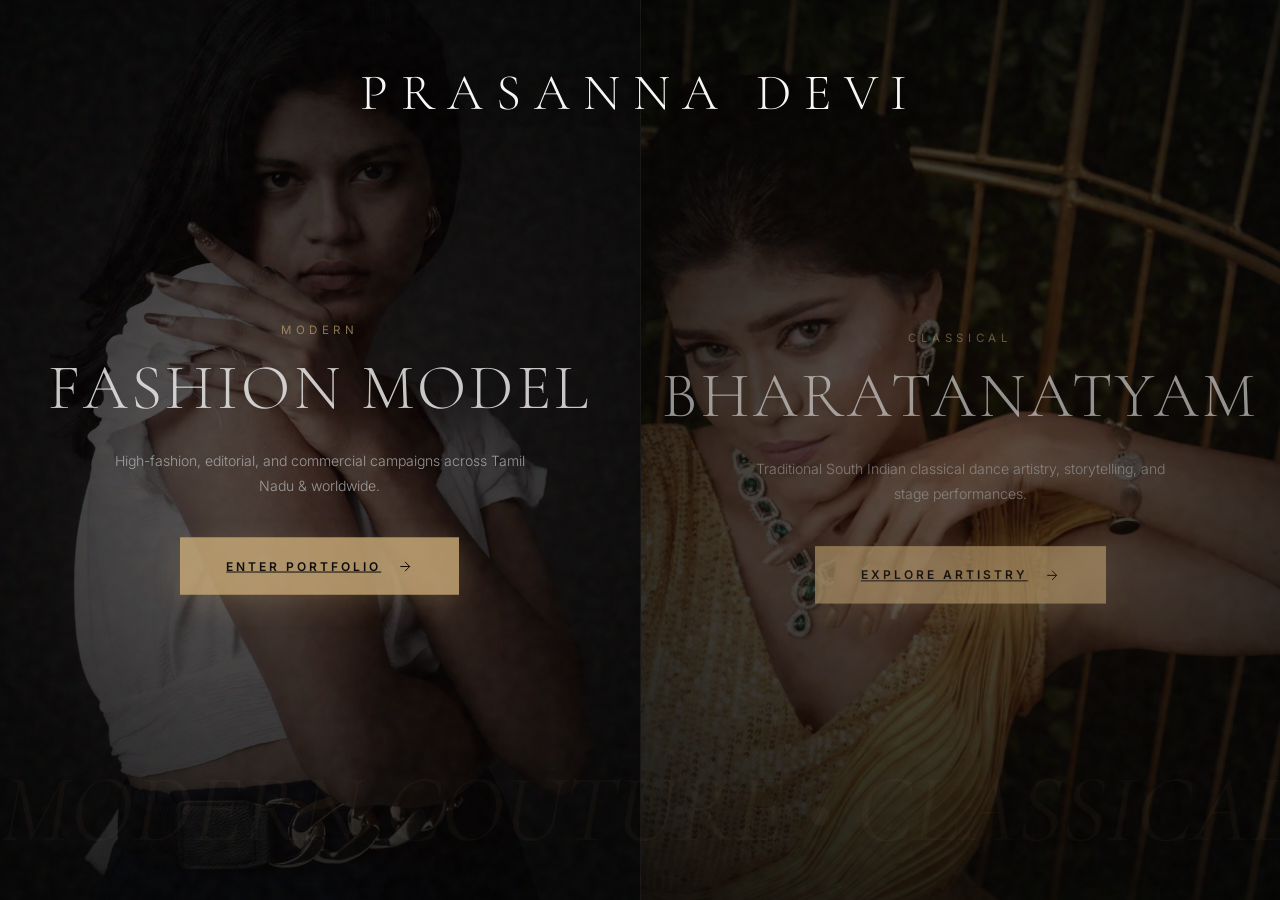
==== index.html @ 04e9ce52 "first commit" ====
<!DOCTYPE html>
<html lang="en">
<head>
    <meta charset="UTF-8">
    <meta name="viewport" content="width=device-width, initial-scale=1.0">
    <title>Prasanna Devi — Artistry Gateway</title>
    <meta name="description" content="Prasanna Devi — Professional Fashion Model & Classical Bharatanatyam Dancer. Explore the dual worlds of modern haute couture and classical artistry.">
    <meta name="author" content="Prasanna Devi">

    <!-- Fonts -->
    <link rel="preconnect" href="https://fonts.googleapis.com">
    <link rel="preconnect" href="https://fonts.gstatic.com" crossorigin>
    <link href="https://fonts.googleapis.com/css2?family=Cormorant+Garamond:ital,wght@0,300;0,400;0,500;1,300;1,400&family=Inter:wght@200;300;400;500&display=swap" rel="stylesheet">

    <!-- Stylesheets -->
    <link rel="stylesheet" href="css/gateway.css">
</head>
<body>

    <!-- ==================== NOISE OVERLAY ==================== -->
    <div class="noise-overlay" aria-hidden="true"></div>

    <!-- ==================== GATEWAY GRID ==================== -->
    <div class="gateway">
        <!-- Center Brand Header -->
        <header class="gateway__header">
            <h1 class="gateway__brand">Prasanna Devi</h1>
        </header>

        <div class="gateway__split">
            <!-- Left Side: Modern Fashion Model -->
            <div class="gateway__panel gateway__panel--left" id="panel-left">
                <div class="gateway__bg-wrap">
                    <img src="2.webp" alt="Prasanna Devi — Fashion Model" class="gateway__bg-img">
                </div>
                <div class="gateway__overlay"></div>
                <div class="gateway__content">
                    <span class="gateway__subtitle">MODERN</span>
                    <h2 class="gateway__title">Fashion Model</h2>
                    <p class="gateway__desc">High-fashion, editorial, and commercial campaigns across Tamil Nadu & worldwide.</p>
                    <a href="portfolio.html" class="gateway__btn" id="btn-enter-portfolio">
                        <span>Enter Portfolio</span>
                        <svg viewBox="0 0 24 24" fill="none" stroke="currentColor" stroke-width="1.5"><path d="M5 12h14M12 5l7 7-7 7"/></svg>
                    </a>
                </div>
            </div>

            <!-- Right Side: Classical Bharatanatyam Dancer -->
            <div class="gateway__panel gateway__panel--right" id="panel-right">
                <div class="gateway__bg-wrap">
                    <img src="13.webp" alt="Prasanna Devi — Bharatanatyam Dancer" class="gateway__bg-img">
                </div>
                <div class="gateway__overlay"></div>
                <div class="gateway__content">
                    <span class="gateway__subtitle">CLASSICAL</span>
                    <h2 class="gateway__title">Bharatanatyam</h2>
                    <p class="gateway__desc">Traditional South Indian classical dance artistry, storytelling, and stage performances.</p>
                    <a href="bharatanatyam.html" class="gateway__btn" id="btn-enter-dance">
                        <span>Explore Artistry</span>
                        <svg viewBox="0 0 24 24" fill="none" stroke="currentColor" stroke-width="1.5"><path d="M5 12h14M12 5l7 7-7 7"/></svg>
                    </a>
                </div>
            </div>
        </div>

        <!-- Horizontal loop marquee in background behind text overlay -->
        <div class="gateway__marquee">
            <span>MODERN COUTURE • CLASSICAL ARTISTRY • MODERN COUTURE • CLASSICAL ARTISTRY • MODERN COUTURE • CLASSICAL ARTISTRY •</span>
        </div>
    </div>

    <!-- ==================== SCRIPTS ==================== -->
    <!-- GSAP -->
    <script src="https://cdn.jsdelivr.net/npm/gsap@3.12.5/dist/gsap.min.js"></script>
    <script src="js/gateway.js"></script>

</body>
</html>
---- css/gateway.css ----
/* Custom variables for Gateway */
:root {
    --color-bg: #050505;
    --color-text: #FFFFFF;
    --color-text-secondary: #BDBDBD;
    --color-text-muted: #6b6b6b;
    --color-accent: #D6B47E;
    --color-accent-dark: #b8944f;
    --color-accent-light: #e8d0a8;
    
    --color-rosewood: #985B5D;
    
    --font-heading: 'Cormorant Garamond', 'Georgia', serif;
    --font-body: 'Inter', 'Helvetica Neue', sans-serif;
    
    --ease-out-expo: cubic-bezier(0.16, 1, 0.3, 1);
    --duration-normal: 0.6s;
    --duration-slow: 1s;
    --duration-slower: 1.5s;
}

/* Reset & Base */
*, *::before, *::after {
    margin: 0;
    padding: 0;
    box-sizing: border-box;
}

body {
    background-color: var(--color-bg);
    color: var(--color-text);
    font-family: var(--font-body);
    overflow: hidden;
    height: 100vh;
    width: 100vw;
}

/* Noise overlay */
.noise-overlay {
    position: fixed;
    top: -50%;
    left: -50%;
    right: -50%;
    bottom: -50%;
    width: 200%;
    height: 200%;
    background: transparent url('data:image/svg+xml,%3Csvg viewBox="0 0 200 200" xmlns="http://www.w3.org/2000/svg"%3E%3Cfilter id="noiseFilter"%3E%3CfeTurbulence type="fractalNoise" baseFrequency="0.65" numOctaves="3" stitchTiles="stitch"/%3E%3C/filter%3E%3Crect width="100%25" height="100%25" filter="url(%23noiseFilter)"/%3E%3C/svg%3E') repeat;
    opacity: 0.04;
    pointer-events: none;
    z-index: 999;
    animation: noise 8s steps(10) infinite;
}

@keyframes noise {
    0%, 100% { transform:translate(0, 0); }
    10% { transform:translate(-5%, -10%); }
    20% { transform:translate(-15%, 5%); }
    30% { transform:translate(7%, -25%); }
    40% { transform:translate(-5%, 25%); }
    50% { transform:translate(-15%, 10%); }
    65% { transform:translate(15%, -10%); }
    75% { transform:translate(-25%, 20%); }
    85% { transform:translate(25%, -25%); }
    90% { transform:translate(-10%, 10%); }
}

/* Gateway Structure */
.gateway {
    position: relative;
    width: 100%;
    height: 100vh;
    overflow: hidden;
}

.gateway__header {
    position: absolute;
    top: 4rem;
    left: 50%;
    transform: translateX(-50%);
    z-index: 100;
    text-align: center;
    pointer-events: none;
}

.gateway__brand {
    font-family: var(--font-heading);
    font-size: clamp(2rem, 4vw, 3.2rem);
    font-weight: 300;
    letter-spacing: 0.25em;
    text-transform: uppercase;
    color: var(--color-text);
    line-height: 1.2;
    text-shadow: 0 4px 20px rgba(0, 0, 0, 0.6);
}

.gateway__split {
    display: flex;
    width: 100%;
    height: 100vh;
    overflow: hidden;
}

/* Panels */
.gateway__panel {
    position: relative;
    flex: 1; /* Split 50/50 originally */
    height: 100%;
    display: flex;
    align-items: center;
    justify-content: center;
    padding: 4rem;
    overflow: hidden;
    transition: flex var(--duration-normal) var(--ease-out-expo);
}

.gateway__panel--left {
    border-right: 1px solid rgba(255, 255, 255, 0.08);
}

/* Background Wrap & Parallax */
.gateway__bg-wrap {
    position: absolute;
    inset: -20px;
    z-index: 1;
    overflow: hidden;
}

.gateway__bg-img {
    width: 100%;
    height: 100%;
    object-fit: cover;
    transition: transform var(--duration-slow) var(--ease-out-expo), filter var(--duration-slow);
    filter: grayscale(40%) brightness(0.5) contrast(110%);
}

.gateway__panel:hover .gateway__bg-img {
    transform: scale(1.03);
    filter: grayscale(10%) brightness(0.6) contrast(115%);
}

/* Overlays */
.gateway__overlay {
    position: absolute;
    inset: 0;
    background: radial-gradient(circle at center, rgba(5, 5, 5, 0.15) 0%, rgba(5, 5, 5, 0.8) 100%);
    z-index: 2;
    transition: opacity var(--duration-normal);
}

.gateway__panel--left .gateway__overlay {
    /* Subtle reddish gradient for modern cherry */
    background: radial-gradient(circle at center, rgba(36, 12, 14, 0.2) 0%, rgba(5, 5, 5, 0.85) 100%);
}

.gateway__panel--right .gateway__overlay {
    /* Subtle coppery gradient for classical dance */
    background: radial-gradient(circle at center, rgba(82, 45, 23, 0.2) 0%, rgba(5, 5, 5, 0.85) 100%);
}

.gateway__panel:hover .gateway__overlay {
    opacity: 0.7;
}

/* Content container */
.gateway__content {
    position: relative;
    z-index: 10;
    max-width: 440px;
    text-align: center;
    display: flex;
    flex-direction: column;
    align-items: center;
}

.gateway__subtitle {
    font-size: clamp(0.7rem, 0.9vw, 0.85rem);
    text-transform: uppercase;
    letter-spacing: 0.4em;
    color: var(--color-accent);
    margin-bottom: 1rem;
    font-weight: 400;
    opacity: 0.8;
}

.gateway__title {
    font-family: var(--font-heading);
    font-size: clamp(2.2rem, 5vw, 4.2rem);
    font-weight: 300;
    line-height: 1.1;
    margin-bottom: 1.5rem;
    text-transform: uppercase;
    letter-spacing: 0.05em;
    white-space: nowrap;
}

.gateway__desc {
    font-size: clamp(0.85rem, 1.1vw, 1rem);
    color: var(--color-text-secondary);
    line-height: 1.8;
    margin-bottom: 2.5rem;
    font-weight: 300;
    transition: opacity var(--duration-normal);
}

/* Gateway Buttons */
.gateway__btn {
    display: inline-flex;
    align-items: center;
    gap: 1rem;
    padding: 1.2rem 2.8rem;
    font-size: 0.75rem;
    text-transform: uppercase;
    letter-spacing: 0.25em;
    color: var(--color-bg);
    background-color: var(--color-accent);
    border: 1px solid var(--color-accent);
    font-weight: 600;
    border-radius: 0;
    transition: all var(--duration-normal) var(--ease-out-expo);
    cursor: pointer;
    box-shadow: 0 8px 30px rgba(214, 180, 126, 0.25);
}

.gateway__btn svg {
    width: 16px;
    height: 16px;
    transition: transform var(--duration-normal) var(--ease-out-expo);
}

.gateway__btn:hover {
    background-color: transparent;
    color: var(--color-text);
    border-color: var(--color-accent);
    box-shadow: 0 12px 40px rgba(214, 180, 126, 0.1);
}

.gateway__btn:hover svg {
    transform: translateX(6px);
}

/* Background Marquee behind details */
.gateway__marquee {
    position: absolute;
    bottom: 2rem;
    left: 0;
    width: 100%;
    z-index: 5;
    pointer-events: none;
    white-space: nowrap;
    overflow: hidden;
    opacity: 0.04;
    font-family: var(--font-heading);
    font-size: clamp(2rem, 8vw, 6rem);
    font-style: italic;
    color: var(--color-accent);
}

.gateway__marquee span {
    display: inline-block;
    animation: gatewayMarquee 35s linear infinite;
}

@keyframes gatewayMarquee {
    0% { transform: translate3d(0, 0, 0); }
    100% { transform: translate3d(-33.3333%, 0, 0); }
}

/* Responsive Grid for mobile devices */
@media (max-width: 768px) {
    .gateway__split {
        flex-direction: column;
    }
    
    .gateway__panel {
        width: 100%;
        height: 50vh;
        padding: 2.5rem;
    }
    
    .gateway__panel--left {
        border-right: none;
        border-bottom: 1px solid rgba(255, 255, 255, 0.08);
    }
    
    .gateway__header {
        top: 2rem;
    }
    
    .gateway__title {
        font-size: clamp(2rem, 6vw, 3.2rem);
        margin-bottom: 0.8rem;
    }
    
    .gateway__desc {
        margin-bottom: 1.5rem;
        display: -webkit-box;
        -webkit-line-clamp: 2;
        -webkit-box-orient: vertical;
        overflow: hidden;
    }
    
    .gateway__btn {
        padding: 0.9rem 2.2rem;
        font-size: 0.7rem;
    }
}
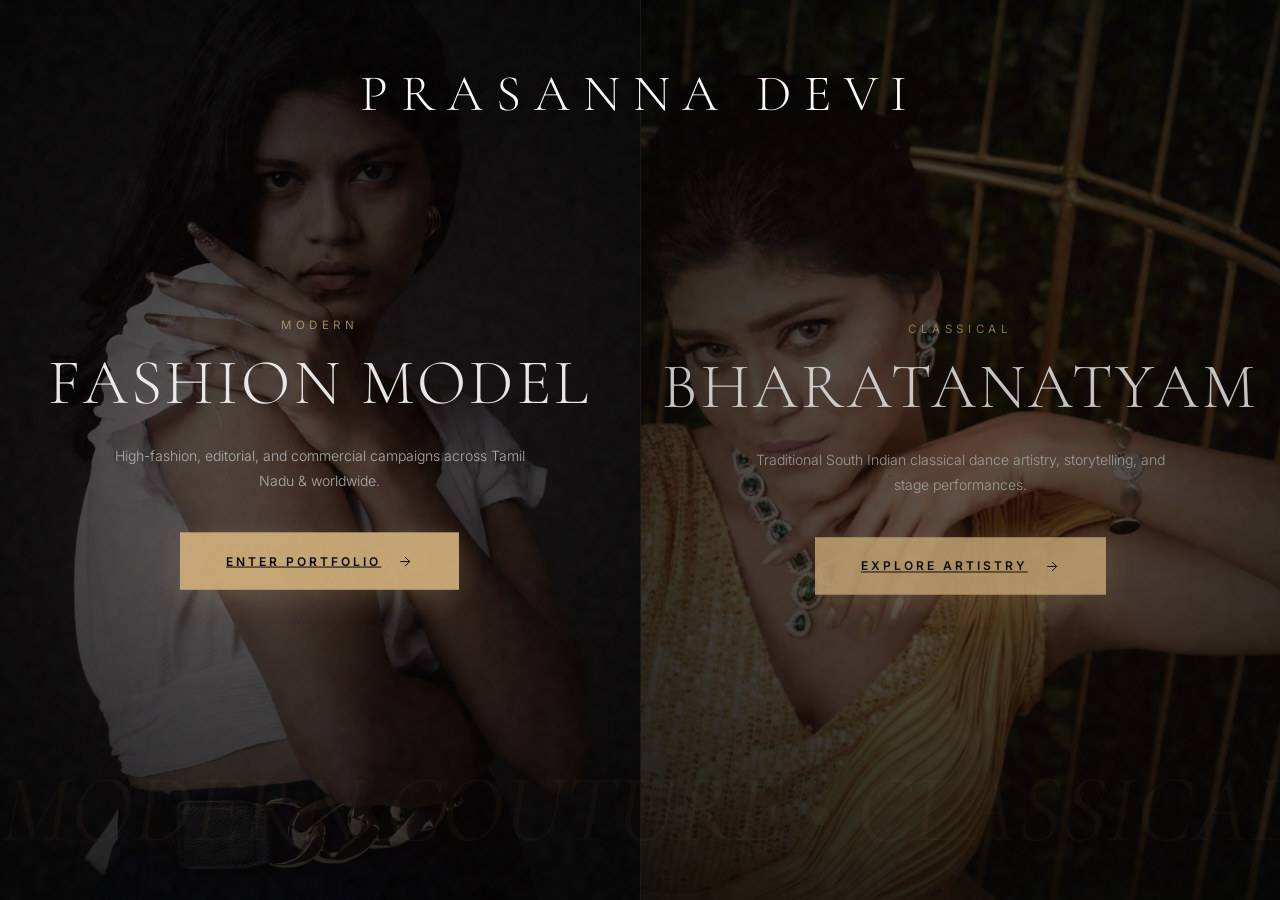
==== commit f83437c6: "feat(assets): overhaul portfolio asset architecture, restore editorial model card & integrate 100% o" ====
--- a/index.html
+++ b/index.html
@@ -31,7 +31,7 @@
             <!-- Left Side: Modern Fashion Model -->
             <div class="gateway__panel gateway__panel--left" id="panel-left">
                 <div class="gateway__bg-wrap">
-                    <img src="2.webp" alt="Prasanna Devi — Fashion Model" class="gateway__bg-img">
+                    <img src="assets/model/studio/model-studio-02.webp" alt="Prasanna Devi — Fashion Model" class="gateway__bg-img">
                 </div>
                 <div class="gateway__overlay"></div>
                 <div class="gateway__content">
@@ -48,7 +48,7 @@
             <!-- Right Side: Classical Bharatanatyam Dancer -->
             <div class="gateway__panel gateway__panel--right" id="panel-right">
                 <div class="gateway__bg-wrap">
-                    <img src="13.webp" alt="Prasanna Devi — Bharatanatyam Dancer" class="gateway__bg-img">
+                    <img src="assets/model/editorial/model-editorial-01.webp" alt="Prasanna Devi — Bharatanatyam Dancer" class="gateway__bg-img">
                 </div>
                 <div class="gateway__overlay"></div>
                 <div class="gateway__content">
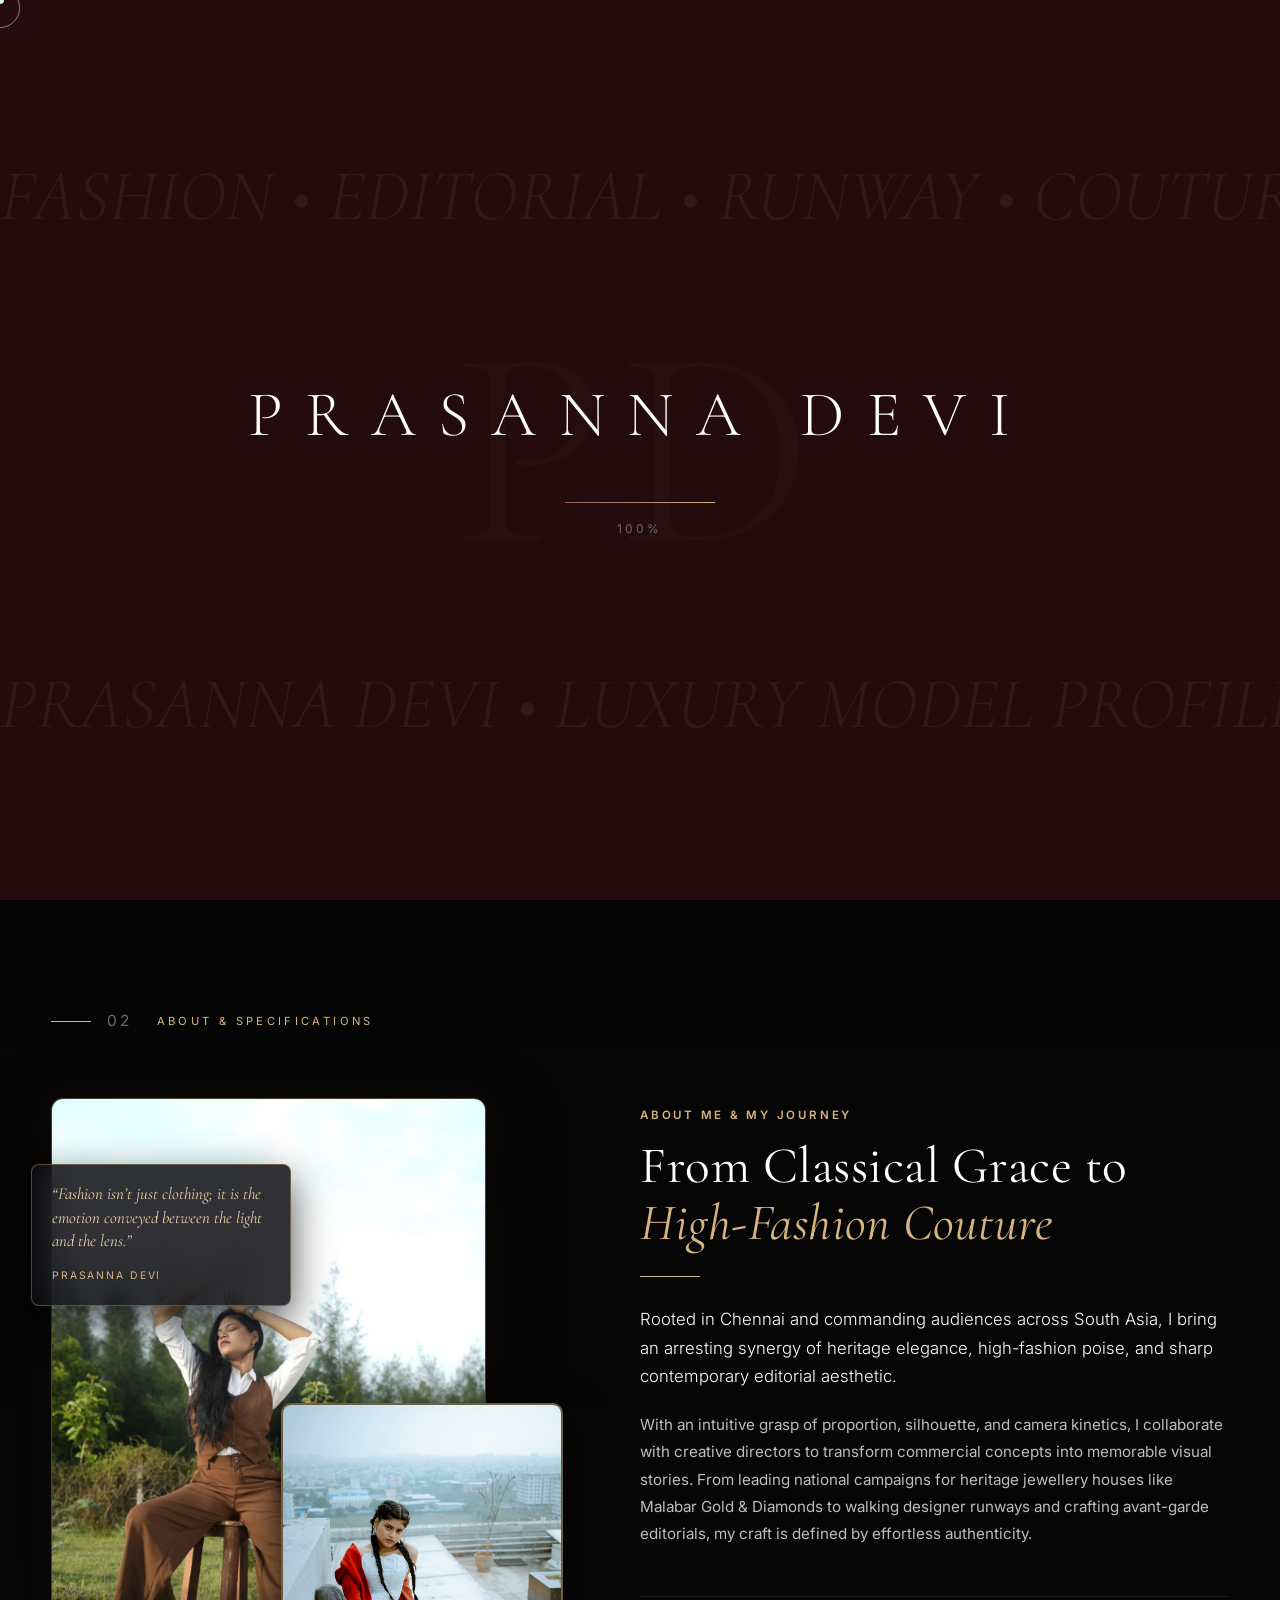
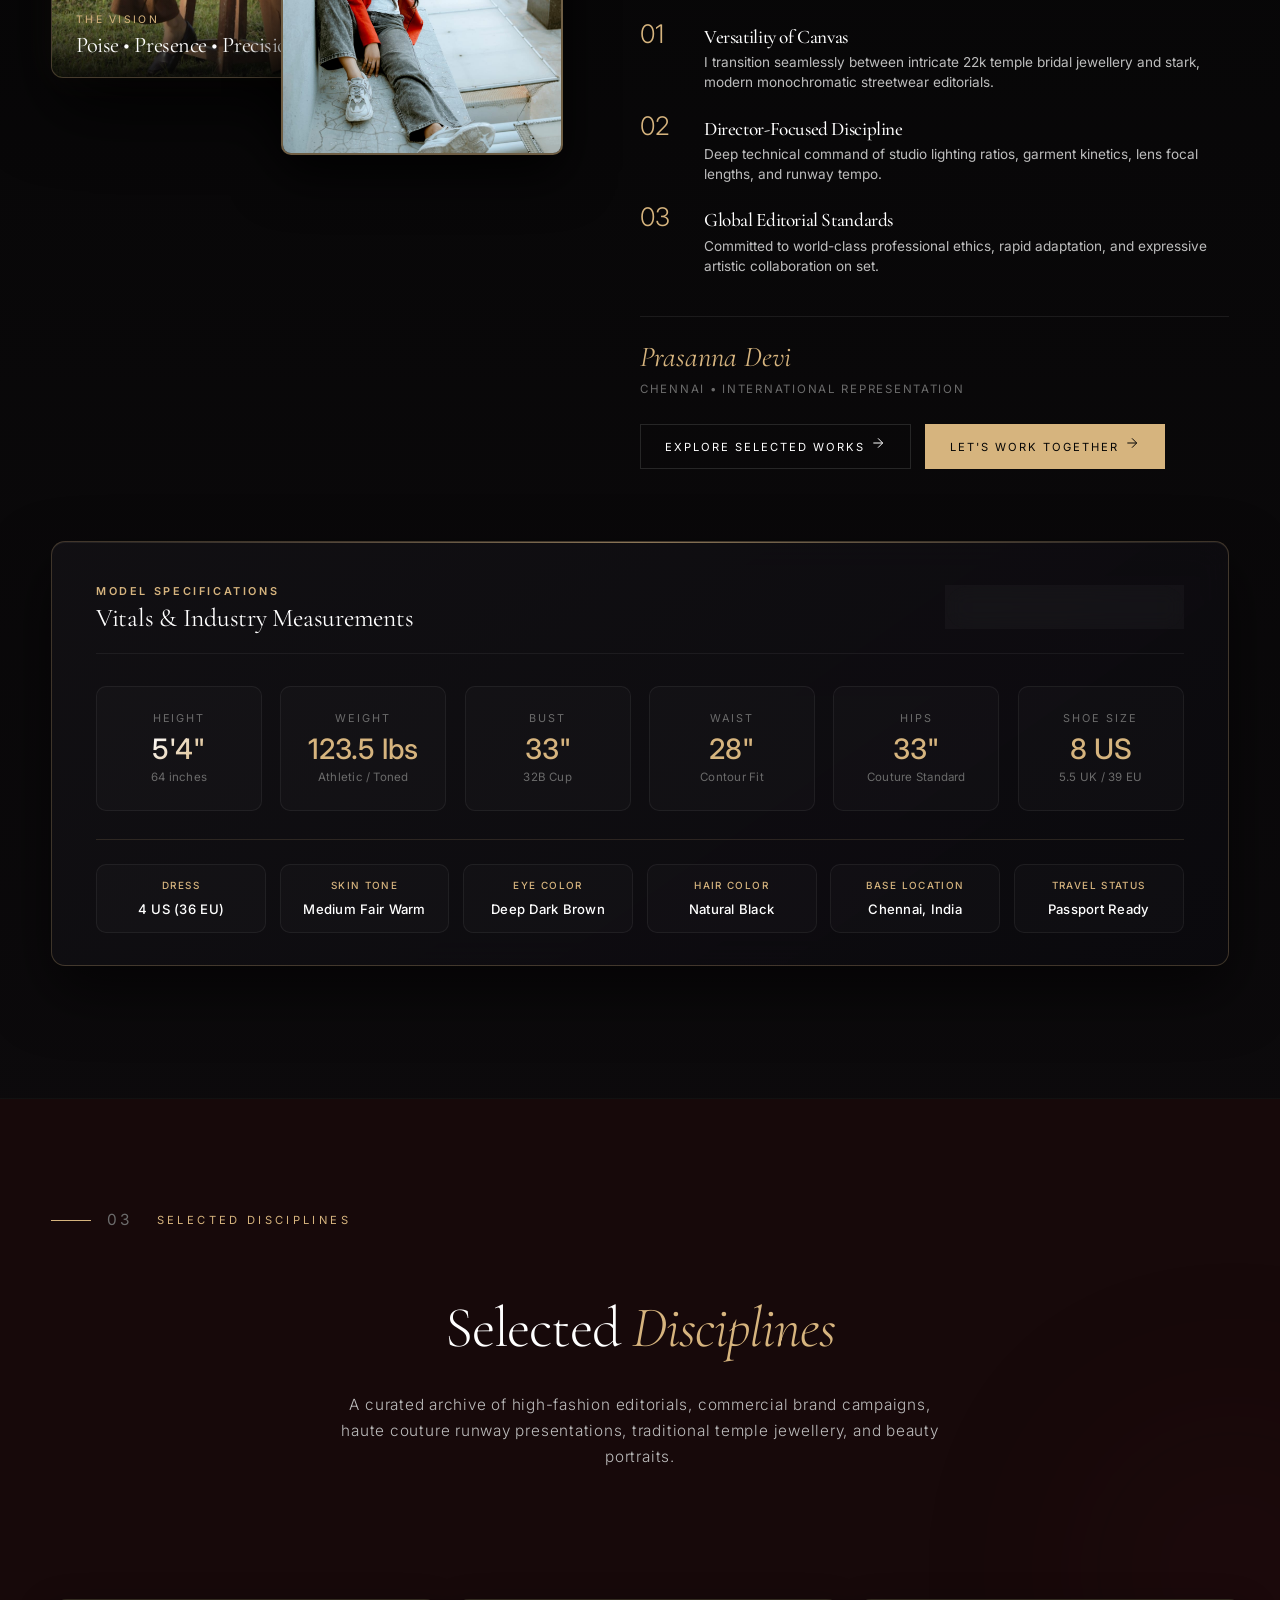
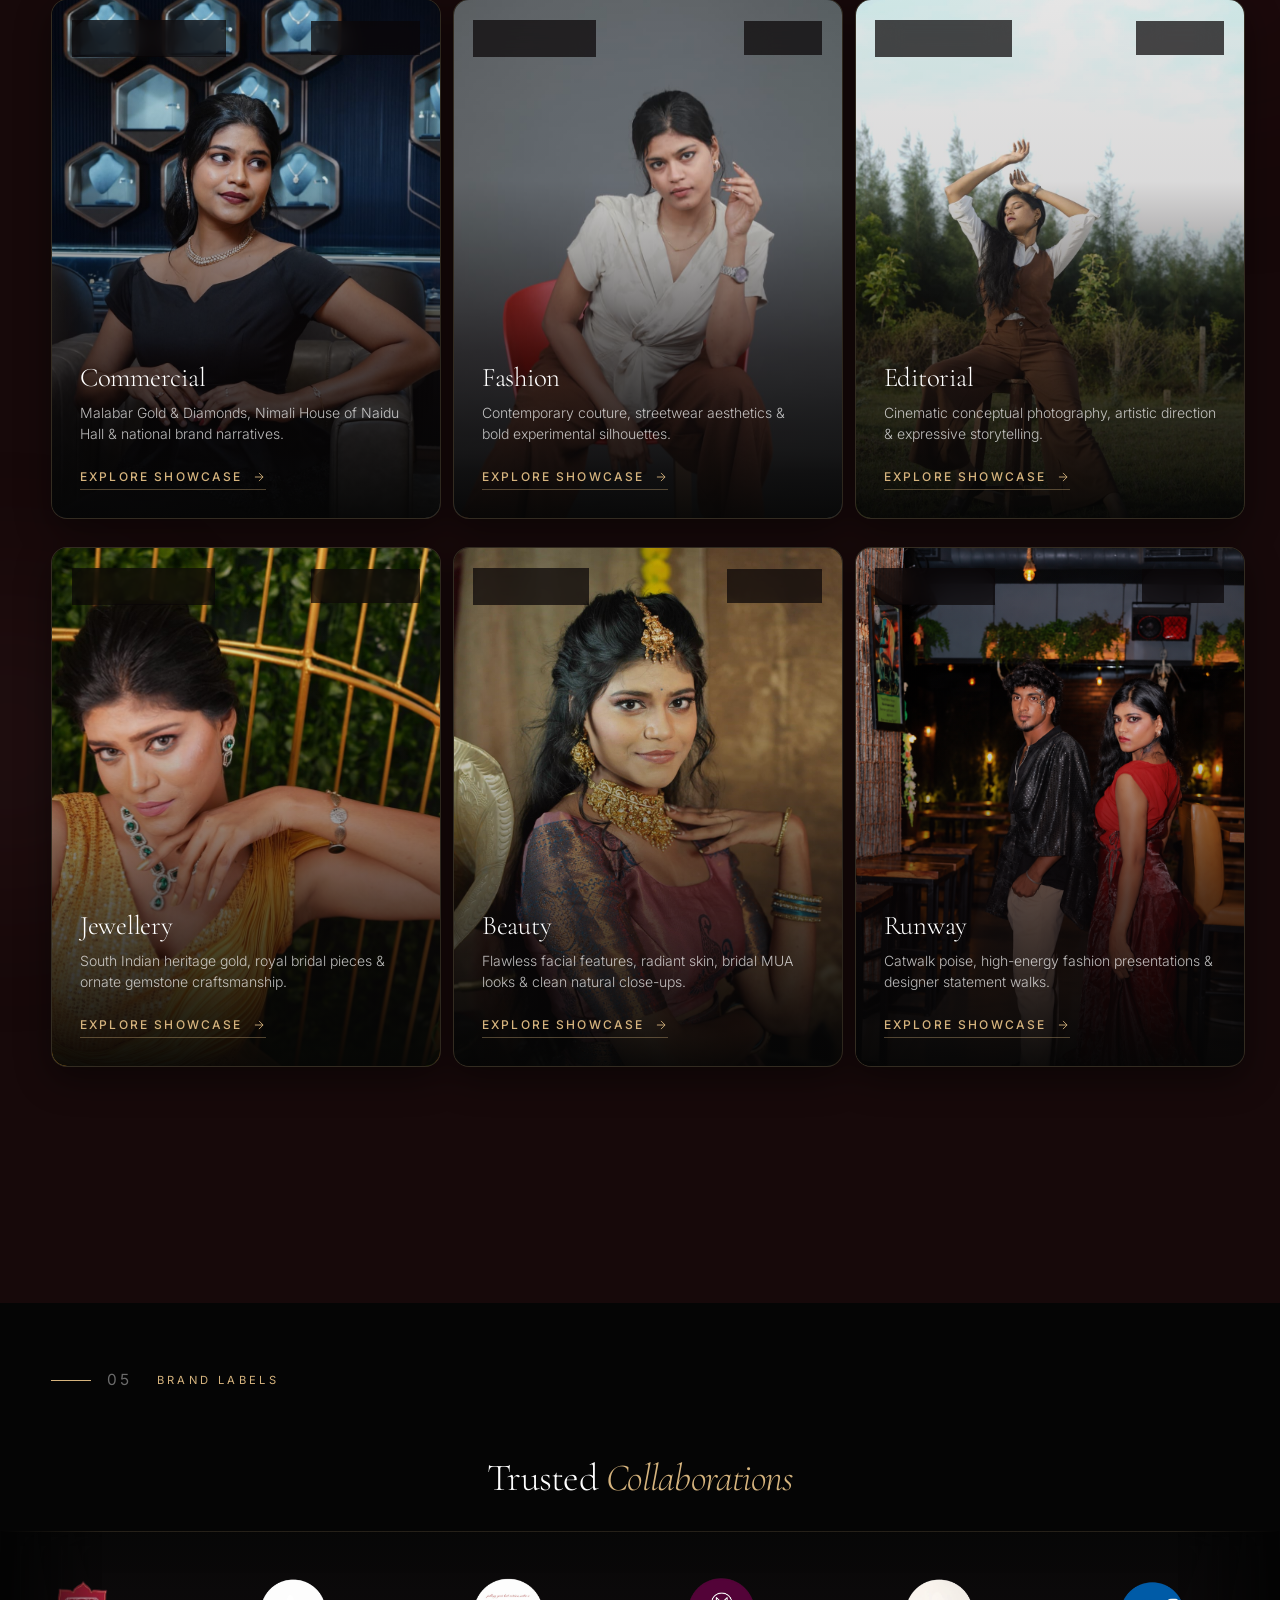
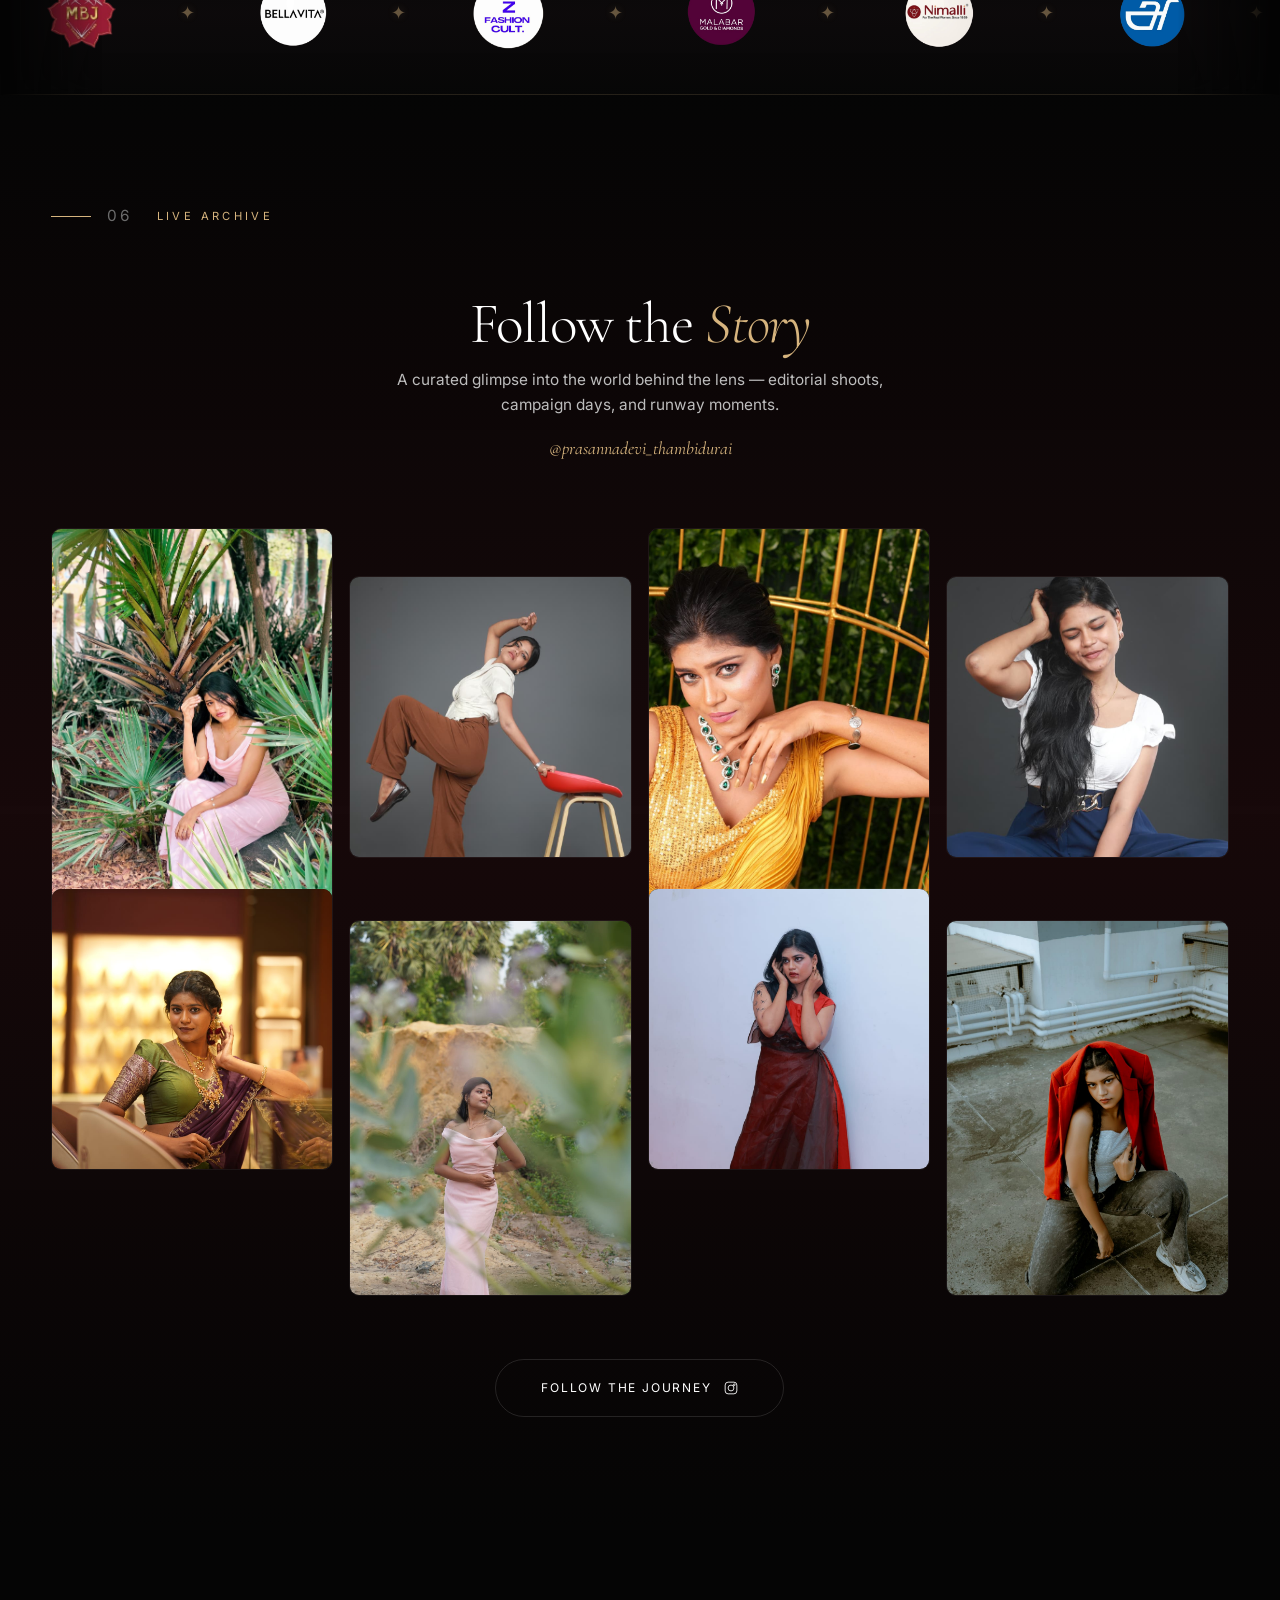
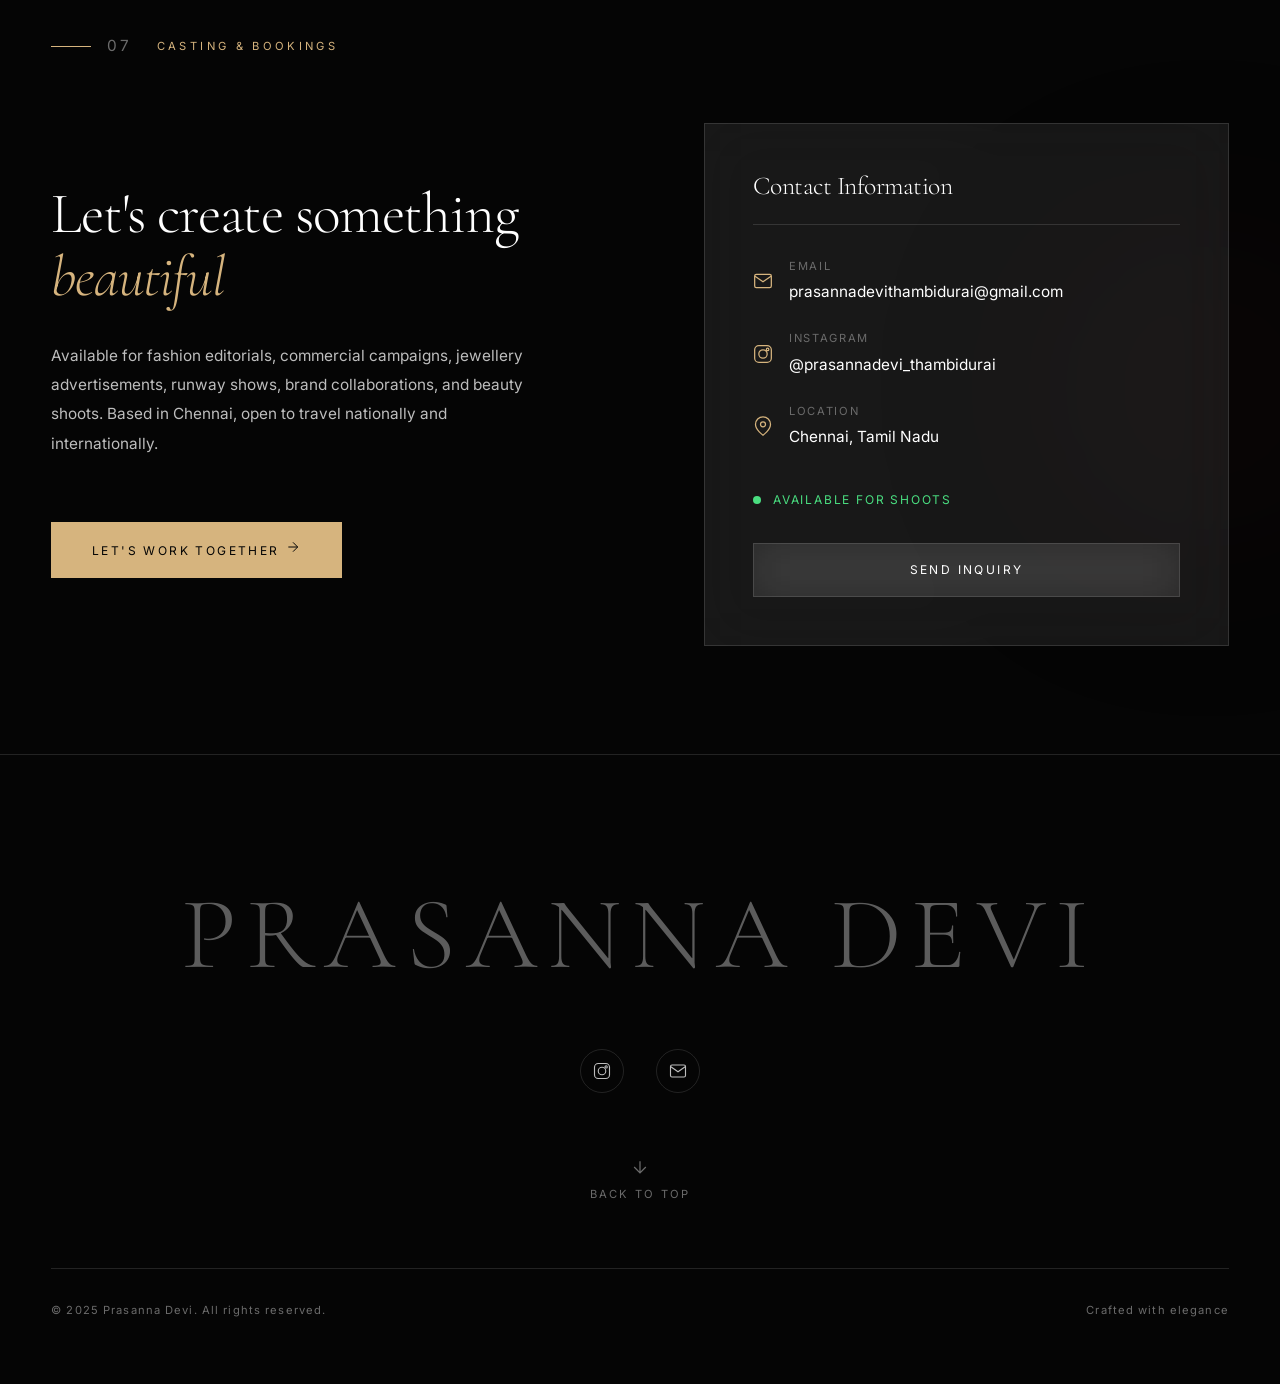
==== commit a530d0f9: "1" ====
--- a/index.html
+++ b/index.html
@@ -3,76 +3,1162 @@
 <head>
     <meta charset="UTF-8">
     <meta name="viewport" content="width=device-width, initial-scale=1.0">
-    <title>Prasanna Devi — Artistry Gateway</title>
-    <meta name="description" content="Prasanna Devi — Professional Fashion Model & Classical Bharatanatyam Dancer. Explore the dual worlds of modern haute couture and classical artistry.">
+
+    <!-- SEO -->
+    <title>Prasanna Devi — Fashion Model | Chennai</title>
+    <meta name="description" content="Prasanna Devi — Professional fashion, commercial, editorial & jewellery model based in Chennai, Tamil Nadu. Available for bookings worldwide.">
+    <meta name="keywords" content="Prasanna Devi, fashion model, Chennai model, editorial model, jewellery model, commercial model, Indian model">
     <meta name="author" content="Prasanna Devi">
+    <link rel="canonical" href="https://prasannadevi.com/">
+
+    <!-- Open Graph -->
+    <meta property="og:title" content="Prasanna Devi — Fashion Model">
+    <meta property="og:description" content="Professional fashion, commercial, editorial & jewellery model based in Chennai, Tamil Nadu.">
+    <meta property="og:image" content="assets/model/hero.jpg">
+    <meta property="og:url" content="https://prasannadevi.com/">
+    <meta property="og:type" content="profile">
+    <meta property="og:locale" content="en_US">
+
+    <!-- Twitter Cards -->
+    <meta name="twitter:card" content="summary_large_image">
+    <meta name="twitter:title" content="Prasanna Devi — Fashion Model">
+    <meta name="twitter:description" content="Professional fashion, commercial, editorial & jewellery model based in Chennai, Tamil Nadu.">
+    <meta name="twitter:image" content="assets/model/hero.jpg">
+
+    <!-- Schema.org Person Markup -->
+    <script type="application/ld+json">
+    {
+        "@context": "https://schema.org",
+        "@type": "Person",
+        "name": "Prasanna Devi",
+        "alternateName": "Prasanna Devi Thambidurai",
+        "jobTitle": "Fashion Model",
+        "description": "Professional fashion, commercial, editorial & jewellery model",
+        "url": "https://prasannadevi.com",
+        "image": "assets/model/hero.jpg",
+        "email": "prasannadevithambidurai@gmail.com",
+        "address": {
+            "@type": "PostalAddress",
+            "addressLocality": "Chennai",
+            "addressRegion": "Tamil Nadu",
+            "addressCountry": "IN"
+        },
+        "sameAs": [
+            "https://www.instagram.com/prasannadevi_thambidurai/"
+        ]
+    }
+    </script>
 
     <!-- Fonts -->
     <link rel="preconnect" href="https://fonts.googleapis.com">
     <link rel="preconnect" href="https://fonts.gstatic.com" crossorigin>
-    <link href="https://fonts.googleapis.com/css2?family=Cormorant+Garamond:ital,wght@0,300;0,400;0,500;1,300;1,400&family=Inter:wght@200;300;400;500&display=swap" rel="stylesheet">
+    <link href="https://fonts.googleapis.com/css2?family=Cormorant+Garamond:ital,wght@0,300;0,400;0,500;1,300;1,400&family=Inter:wght@200;300;400;500&family=Playfair+Display:wght@400;500;600&display=swap" rel="stylesheet">
+
+    <!-- GLightbox CSS -->
+    <link rel="stylesheet" href="https://cdn.jsdelivr.net/npm/glightbox/dist/css/glightbox.min.css">
 
     <!-- Stylesheets -->
-    <link rel="stylesheet" href="css/gateway.css">
+    <link rel="stylesheet" href="css/style.css">
+    <link rel="stylesheet" href="css/animations.css">
+    <link rel="stylesheet" href="css/responsive.css">
+    <link rel="stylesheet" href="css/shoot-map.css">
+
+    <!-- Preload hero image -->
+    <link rel="preload" as="image" href="assets/model/hero.jpg">
 </head>
 <body>
 
+    <!-- ==================== PRELOADER ==================== -->
+    <div class="preloader-accent-curtain" id="preloader-curtain-accent" aria-hidden="true"></div>
+
+    <div class="preloader" id="preloader" aria-hidden="true">
+        <!-- Background Editorial Ticker -->
+        <div class="preloader__ticker-wrap">
+            <div class="preloader__ticker">
+                <span>FASHION &bull; EDITORIAL &bull; RUNWAY &bull; COUTURE &bull; BEAUTY &bull; BRANDS &bull; FASHION &bull; EDITORIAL &bull; RUNWAY &bull; COUTURE &bull; BEAUTY &bull; BRANDS &bull;</span>
+            </div>
+            <div class="preloader__ticker preloader__ticker--reverse">
+                <span>PRASANNA DEVI &bull; LUXURY MODEL PROFILE &bull; CHENNAI &bull; INDIA &bull; PRASANNA DEVI &bull; LUXURY MODEL PROFILE &bull; CHENNAI &bull; INDIA &bull;</span>
+            </div>
+        </div>
+
+        <!-- Elegant floating monogram -->
+        <div class="preloader__monogram">PD</div>
+
+        <!-- Progress content -->
+        <div class="preloader__content">
+            <div class="preloader__name" data-splitting>PRASANNA DEVI</div>
+            <div class="preloader__line">
+                <div class="preloader__progress" id="preloader-progress"></div>
+            </div>
+            <div class="preloader__counter" id="preloader-counter">0%</div>
+        </div>
+    </div>
+
     <!-- ==================== NOISE OVERLAY ==================== -->
     <div class="noise-overlay" aria-hidden="true"></div>
 
-    <!-- ==================== GATEWAY GRID ==================== -->
-    <div class="gateway">
-        <!-- Center Brand Header -->
-        <header class="gateway__header">
-            <h1 class="gateway__brand">Prasanna Devi</h1>
-        </header>
-
-        <div class="gateway__split">
-            <!-- Left Side: Modern Fashion Model -->
-            <div class="gateway__panel gateway__panel--left" id="panel-left">
-                <div class="gateway__bg-wrap">
-                    <img src="assets/model/studio/model-studio-02.webp" alt="Prasanna Devi — Fashion Model" class="gateway__bg-img">
-                </div>
-                <div class="gateway__overlay"></div>
-                <div class="gateway__content">
-                    <span class="gateway__subtitle">MODERN</span>
-                    <h2 class="gateway__title">Fashion Model</h2>
-                    <p class="gateway__desc">High-fashion, editorial, and commercial campaigns across Tamil Nadu & worldwide.</p>
-                    <a href="portfolio.html" class="gateway__btn" id="btn-enter-portfolio">
-                        <span>Enter Portfolio</span>
-                        <svg viewBox="0 0 24 24" fill="none" stroke="currentColor" stroke-width="1.5"><path d="M5 12h14M12 5l7 7-7 7"/></svg>
+    <!-- ==================== THREE.JS CANVAS ==================== -->
+    <canvas id="three-canvas" aria-hidden="true"></canvas>
+
+    <!-- ==================== CUSTOM CURSOR ==================== -->
+    <div class="cursor" id="cursor" aria-hidden="true">
+        <div class="cursor__inner" id="cursor-inner"></div>
+        <div class="cursor__outer" id="cursor-outer">
+            <span class="cursor__label" id="cursor-label">View</span>
+        </div>
+    </div>
+
+    <!-- ==================== NAVIGATION ==================== -->
+    <nav class="nav" id="nav" role="navigation" aria-label="Main navigation">
+        <div class="container">
+            <div class="nav__inner">
+                <a href="#hero" class="nav__brand magnetic-wrap" id="nav-brand">Prasanna Devi</a>
+
+                <ul class="nav__links" id="nav-links">
+                    <li><a href="#hero" class="nav__link magnetic-wrap" data-section="hero">Home</a></li>
+                    <li><a href="#story" class="nav__link magnetic-wrap" data-section="story">Story</a></li>
+                    <li><a href="#work" class="nav__link magnetic-wrap" data-section="work">Work</a></li>
+                    <li><a href="#brands" class="nav__link magnetic-wrap" data-section="brands">Brands</a></li>
+                    <li><a href="#instagram" class="nav__link magnetic-wrap" data-section="instagram">Instagram</a></li>
+                </ul>
+
+                <a href="https://www.instagram.com/prasannadevi_thambidurai/" target="_blank" rel="noopener noreferrer" class="nav__cta magnetic-wrap">Let's Work Together</a>
+
+                <button class="nav__toggle" id="nav-toggle" aria-label="Toggle mobile menu" aria-expanded="false">
+                    <span></span>
+                    <span></span>
+                    <span></span>
+                </button>
+            </div>
+        </div>
+    </nav>
+
+    <!-- ==================== MOBILE MENU ==================== -->
+    <div class="mobile-menu" id="mobile-menu" role="dialog" aria-label="Mobile navigation">
+        <ul class="mobile-menu__links">
+            <li><a href="#hero" class="mobile-menu__link" data-mobile-link>Home</a></li>
+            <li><a href="#story" class="mobile-menu__link" data-mobile-link>Story</a></li>
+            <li><a href="#work" class="mobile-menu__link" data-mobile-link>Work</a></li>
+            <li><a href="#brands" class="mobile-menu__link" data-mobile-link>Brands</a></li>
+            <li><a href="#instagram" class="mobile-menu__link" data-mobile-link>Instagram</a></li>
+            <li><a href="https://www.instagram.com/prasannadevi_thambidurai/" target="_blank" rel="noopener noreferrer" class="mobile-menu__link" data-mobile-link>Let's Work Together</a></li>
+        </ul>
+    </div>
+
+    <!-- ==================== HERO ==================== -->
+    <section class="hero" id="hero" aria-label="Hero section">
+        <div class="hero__bg" id="hero-bg">
+            <img
+                src="assets/model/hero.jpg"
+                alt="Prasanna Devi — Fashion Model Portrait"
+                class="hero__image"
+                id="hero-image"
+                fetchpriority="high"
+            >
+            <div class="hero__overlay"></div>
+        </div>
+
+        <div class="hero__content" id="hero-content">
+            <p class="hero__subtitle" data-animate="fade-up">Fashion · Editorial · Commercial · Jewellery · Runway · Beauty</p>
+            <h1 class="hero__title split-text" id="hero-title" data-splitting>
+                Prasanna Devi
+            </h1>
+            <p class="hero__tagline" data-animate="fade-up">Redefining elegance, one frame at a time</p>
+            <div class="hero__cta-group" data-animate="fade-up">
+                <a href="#work" class="btn btn--primary magnetic-wrap">
+                    Explore Work
+                    <svg class="btn__arrow" viewBox="0 0 24 24" fill="none" stroke="currentColor" stroke-width="1.5"><path d="M5 12h14M12 5l7 7-7 7"/></svg>
+                </a>
+                <a href="https://www.instagram.com/prasannadevi_thambidurai/" target="_blank" rel="noopener noreferrer" class="btn btn--glass magnetic-wrap">
+                    Let's Work Together
+                </a>
+            </div>
+        </div>
+
+        <div class="hero__scroll" id="hero-scroll" aria-hidden="true">
+            <span class="hero__scroll-text">Scroll</span>
+            <div class="hero__scroll-line"></div>
+        </div>
+    </section>
+
+
+
+    <!-- ==================== THE STORY / EDITORIAL NARRATIVE & SPECIFICATIONS ==================== -->
+    <section class="story-section" id="story" aria-label="Prasanna Devi Story and Model Specifications">
+        <div class="container">
+            <div class="section-label" data-animate="fade-up">
+                <span class="section-number">02</span> About &amp; Specifications
+            </div>
+
+            <div class="story__layout">
+                <!-- Visuals Column with Asymmetric Stacking & Comp Card Actions -->
+                <div class="story__visuals-col" data-animate="fade-up">
+                    <div class="story-portrait-stack">
+                        <div class="story-frame--primary">
+                            <img src="assets/model/editorial/editorial-02.jpeg" alt="Prasanna Devi Editorial High Fashion Portrait" loading="lazy">
+                            <div class="story-frame__caption">
+                                <span>The Vision</span>
+                                <h4>Poise &bull; Presence &bull; Precision</h4>
+                            </div>
+                        </div>
+                        <div class="story-frame--accent">
+                            <img src="assets/model/editorial/jewellery-07.jpeg" alt="Prasanna Devi Fine Jewellery Detail" loading="lazy">
+                        </div>
+                        <div class="story-quote-card">
+                            <p class="story-quote-text">&ldquo;Fashion isn&rsquo;t just clothing; it is the emotion conveyed between the light and the lens.&rdquo;</p>
+                            <span class="story-quote-author">Prasanna Devi</span>
+                        </div>
+                    </div>
+
+                    <!-- Quick Comp Card & Agency Status Panel -->
+                    <div class="story-quick-card">
+                        <div class="story-quick-card__badge">
+                            <span class="stats-badge-dot"></span>
+                            Agency Represented &bull; Worldwide Available
+                        </div>
+                        <div class="story-quick-card__actions">
+                            <button id="view-comp-card-btn" class="btn btn--glass btn--small" aria-label="Open Comp Card modal">
+                                <svg viewBox="0 0 24 24" fill="none" stroke="currentColor" stroke-width="1.5" style="width:16px;height:16px;margin-right:8px;"><rect x="3" y="3" width="18" height="18" rx="2"/><circle cx="8.5" cy="8.5" r="1.5"/><polyline points="21,15 16,10 5,21"/></svg>
+                                Digital Comp Card
+                            </button>
+                            <a href="assets/model/hero.jpg" download="Prasanna_Devi_CompCard.jpg" class="btn btn--glass btn--small" aria-label="Download specifications">
+                                <svg viewBox="0 0 24 24" fill="none" stroke="currentColor" stroke-width="1.5" style="width:16px;height:16px;margin-right:8px;"><path d="M21 15v4a2 2 0 0 1-2 2H5a2 2 0 0 1-2-2v-4"/><polyline points="7 10 12 15 17 10"/><line x1="12" y1="15" x2="12" y2="3"/></svg>
+                                Download Specs
+                            </a>
+                        </div>
+                    </div>
+                </div>
+
+                <!-- Narrative & Vitals Column -->
+                <div class="story__narrative-col" data-animate="fade-up">
+                    <span class="story__badge">About Me &amp; My Journey</span>
+                    <h2 class="story__heading">From Classical Grace to <em class="text-accent text-gold">High-Fashion Couture</em></h2>
+                    <div class="story__divider"></div>
+                    
+                    <p class="story__lead">
+                        Rooted in Chennai and commanding audiences across South Asia, I bring an arresting synergy of heritage elegance, high-fashion poise, and sharp contemporary editorial aesthetic.
+                    </p>
+                    
+                    <p class="story__body">
+                        With an intuitive grasp of proportion, silhouette, and camera kinetics, I collaborate with creative directors to transform commercial concepts into memorable visual stories. From leading national campaigns for heritage jewellery houses like Malabar Gold &amp; Diamonds to walking designer runways and crafting avant-garde editorials, my craft is defined by effortless authenticity.
+                    </p>
+
+                    <!-- Narrative Pillars (First Person) -->
+                    <div class="story__pillars">
+                        <div class="story-pillar">
+                            <span class="story-pillar__number">01</span>
+                            <div class="story-pillar__info">
+                                <h5>Versatility of Canvas</h5>
+                                <p>I transition seamlessly between intricate 22k temple bridal jewellery and stark, modern monochromatic streetwear editorials.</p>
+                            </div>
+                        </div>
+                        <div class="story-pillar">
+                            <span class="story-pillar__number">02</span>
+                            <div class="story-pillar__info">
+                                <h5>Director-Focused Discipline</h5>
+                                <p>Deep technical command of studio lighting ratios, garment kinetics, lens focal lengths, and runway tempo.</p>
+                            </div>
+                        </div>
+                        <div class="story-pillar">
+                            <span class="story-pillar__number">03</span>
+                            <div class="story-pillar__info">
+                                <h5>Global Editorial Standards</h5>
+                                <p>Committed to world-class professional ethics, rapid adaptation, and expressive artistic collaboration on set.</p>
+                            </div>
+                        </div>
+                    </div>
+
+                    <!-- Footer & Signature -->
+                    <div class="story__footer">
+                        <div class="story__signature-block">
+                            <span class="story__signature-name">Prasanna Devi</span>
+                            <span class="story__signature-loc">Chennai &bull; International Representation</span>
+                        </div>
+                        <div class="story__footer-actions">
+                            <a href="#work" class="btn btn--outline btn--small magnetic-wrap">
+                                Explore Selected Works
+                                <svg class="btn__arrow" viewBox="0 0 24 24" fill="none" stroke="currentColor" stroke-width="1.5"><path d="M5 12h14M12 5l7 7-7 7"/></svg>
+                            </a>
+                            <a href="https://www.instagram.com/prasannadevi_thambidurai/" target="_blank" rel="noopener noreferrer" class="btn btn--primary btn--small magnetic-wrap">
+                                Let's Work Together
+                                <svg class="btn__arrow" viewBox="0 0 24 24" fill="none" stroke="currentColor" stroke-width="1.5"><path d="M5 12h14M12 5l7 7-7 7"/></svg>
+                            </a>
+                        </div>
+                    </div>
+                </div>
+            </div>
+
+            <!-- Full-Width Model Specifications & Vitals Dossier -->
+            <div class="story-stats-dossier story-stats-dossier--fullwidth" data-animate="fade-up">
+                <div class="story-stats-dossier__header">
+                    <div>
+                        <span class="story-stats-tag">MODEL SPECIFICATIONS</span>
+                        <h3 class="story-stats-title">Vitals &amp; Industry Measurements</h3>
+                    </div>
+                    <div class="unit-toggle-wrap">
+                        <button class="unit-toggle-btn active" id="unit-toggle-imperial" aria-label="Switch to Imperial units">Imperial</button>
+                        <div class="unit-toggle-divider"></div>
+                        <button class="unit-toggle-btn" id="unit-toggle-metric" aria-label="Switch to Metric units">Metric</button>
+                    </div>
+                </div>
+
+                <!-- Vitals Grid (6-Column Full Width) -->
+                <div class="story-vitals-grid">
+                    <div class="story-vital-item story-vital-item--hero">
+                        <span class="story-vital-key">Height</span>
+                        <span class="story-vital-val" data-imperial="5'4&quot;" data-metric="163 cm">5'4"</span>
+                        <span class="story-vital-sub" data-imperial="64 inches" data-metric="1.63 m">64 inches</span>
+                    </div>
+                    <div class="story-vital-item">
+                        <span class="story-vital-key">Weight</span>
+                        <span class="story-vital-val" data-imperial="123.5 lbs" data-metric="56 kg">123.5 lbs</span>
+                        <span class="story-vital-sub">Athletic / Toned</span>
+                    </div>
+                    <div class="story-vital-item">
+                        <span class="story-vital-key">Bust</span>
+                        <span class="story-vital-val" data-imperial="33&quot;" data-metric="84 cm">33"</span>
+                        <span class="story-vital-sub">32B Cup</span>
+                    </div>
+                    <div class="story-vital-item">
+                        <span class="story-vital-key">Waist</span>
+                        <span class="story-vital-val" data-imperial="28&quot;" data-metric="71 cm">28"</span>
+                        <span class="story-vital-sub">Contour Fit</span>
+                    </div>
+                    <div class="story-vital-item">
+                        <span class="story-vital-key">Hips</span>
+                        <span class="story-vital-val" data-imperial="33&quot;" data-metric="84 cm">33"</span>
+                        <span class="story-vital-sub">Couture Standard</span>
+                    </div>
+                    <div class="story-vital-item">
+                        <span class="story-vital-key">Shoe Size</span>
+                        <span class="story-vital-val" data-imperial="8 US" data-metric="39 EU">8 US</span>
+                        <span class="story-vital-sub">5.5 UK / 39 EU</span>
+                    </div>
+                </div>
+
+                <!-- Agency Attributes Chips -->
+                <div class="story-attributes-bar">
+                    <div class="story-attr-chip">
+                        <span class="chip-label">Dress</span>
+                        <span class="chip-val" data-imperial="4 US" data-metric="36 EU">4 US (36 EU)</span>
+                    </div>
+                    <div class="story-attr-chip">
+                        <span class="chip-label">Skin Tone</span>
+                        <span class="chip-val">Medium Fair Warm</span>
+                    </div>
+                    <div class="story-attr-chip">
+                        <span class="chip-label">Eye Color</span>
+                        <span class="chip-val">Deep Dark Brown</span>
+                    </div>
+                    <div class="story-attr-chip">
+                        <span class="chip-label">Hair Color</span>
+                        <span class="chip-val">Natural Black</span>
+                    </div>
+                    <div class="story-attr-chip">
+                        <span class="chip-label">Base Location</span>
+                        <span class="chip-val">Chennai, India</span>
+                    </div>
+                    <div class="story-attr-chip">
+                        <span class="chip-label">Travel Status</span>
+                        <span class="chip-val">Passport Ready</span>
+                    </div>
+                </div>
+            </div>
+        </div>
+    </section>
+
+    <!-- ==================== WORK / PORTFOLIO ==================== -->
+    <section class="work-section portfolio" id="work" aria-label="Portfolio and Selected Works">
+        <div class="gradient-orb gradient-orb--rosewood" style="bottom: 20%; left: -15%;" aria-hidden="true"></div>
+        <div class="gradient-orb gradient-orb--cabernet" style="top: 15%; right: -12%;" aria-hidden="true"></div>
+        <div class="container">
+            <div class="section-label" data-animate="fade-up">
+                <span class="section-number">03</span> Selected Disciplines
+            </div>
+
+            <div class="portfolio__header">
+                <h2 class="portfolio__heading" data-animate="fade-up">Selected <em class="text-accent text-gold">Disciplines</em></h2>
+                <p class="portfolio__subtitle-lead" data-animate="fade-up">
+                    A curated archive of high-fashion editorials, commercial brand campaigns, haute couture runway presentations, traditional temple jewellery, and beauty portraits.
+                </p>
+            </div>
+
+            <!-- ==================== SELECTED DISCIPLINES (Redesigned Editorial Grid) ==================== -->
+            <div class="work-disciplines" data-animate="fade-up">
+                <!-- Card 1: Commercial (01) -->
+                <div class="work-category-card work-category-card--commercial" data-category="commercial" role="button" tabindex="0" aria-label="Explore Commercial Shoots">
+                    <div class="work-category-card__media">
+                        <img src="assets/model/Commercial/Malabar gold and diamonds promotion.jpeg" alt="Prasanna Devi Commercial Brand Campaigns" class="work-category-card__img" loading="lazy">
+                        <div class="work-category-card__overlay"></div>
+                    </div>
+                    <div class="work-category-card__badge-bar">
+                        <div class="work-category-card__badge-left">
+                            <span class="work-category-card__num">01</span>
+                            <span class="work-category-card__tag">Commercial</span>
+                        </div>
+                        <span class="work-category-card__count">5 Campaigns</span>
+                    </div>
+                    <div class="work-category-card__content">
+                        <h3 class="work-category-card__title">Commercial</h3>
+                        <p class="work-category-card__desc">Malabar Gold &amp; Diamonds, Nimali House of Naidu Hall &amp; national brand narratives.</p>
+                        <span class="work-category-card__action">
+                            Explore Showcase
+                            <svg viewBox="0 0 24 24" fill="none" stroke="currentColor" stroke-width="1.5"><path d="M5 12h14M12 5l7 7-7 7"/></svg>
+                        </span>
+                    </div>
+                </div>
+
+                <!-- Card 2: Fashion (02) -->
+                <div class="work-category-card work-category-card--fashion" data-category="fashion" role="button" tabindex="0" aria-label="Explore Fashion Looks">
+                    <div class="work-category-card__media">
+                        <img src="assets/model/fashion/fashion-01.jpeg" alt="Prasanna Devi Contemporary Fashion" class="work-category-card__img" loading="lazy">
+                        <div class="work-category-card__overlay"></div>
+                    </div>
+                    <div class="work-category-card__badge-bar">
+                        <div class="work-category-card__badge-left">
+                            <span class="work-category-card__num">02</span>
+                            <span class="work-category-card__tag">Fashion</span>
+                        </div>
+                        <span class="work-category-card__count">8 Looks</span>
+                    </div>
+                    <div class="work-category-card__content">
+                        <h3 class="work-category-card__title">Fashion</h3>
+                        <p class="work-category-card__desc">Contemporary couture, streetwear aesthetics &amp; bold experimental silhouettes.</p>
+                        <span class="work-category-card__action">
+                            Explore Showcase
+                            <svg viewBox="0 0 24 24" fill="none" stroke="currentColor" stroke-width="1.5"><path d="M5 12h14M12 5l7 7-7 7"/></svg>
+                        </span>
+                    </div>
+                </div>
+
+                <!-- Card 3: Editorial (03) -->
+                <div class="work-category-card work-category-card--editorial" data-category="editorial" role="button" tabindex="0" aria-label="Explore Editorial Stories">
+                    <div class="work-category-card__media">
+                        <img src="assets/model/editorial/editorial-02.jpeg" alt="Prasanna Devi High Concept Editorial" class="work-category-card__img" loading="lazy">
+                        <div class="work-category-card__overlay"></div>
+                    </div>
+                    <div class="work-category-card__badge-bar">
+                        <div class="work-category-card__badge-left">
+                            <span class="work-category-card__num">03</span>
+                            <span class="work-category-card__tag">Editorial</span>
+                        </div>
+                        <span class="work-category-card__count">9 Frames</span>
+                    </div>
+                    <div class="work-category-card__content">
+                        <h3 class="work-category-card__title">Editorial</h3>
+                        <p class="work-category-card__desc">Cinematic conceptual photography, artistic direction &amp; expressive storytelling.</p>
+                        <span class="work-category-card__action">
+                            Explore Showcase
+                            <svg viewBox="0 0 24 24" fill="none" stroke="currentColor" stroke-width="1.5"><path d="M5 12h14M12 5l7 7-7 7"/></svg>
+                        </span>
+                    </div>
+                </div>
+
+                <!-- Card 4: Jewellery (04) -->
+                <div class="work-category-card work-category-card--jwellery" data-category="jwellery" role="button" tabindex="0" aria-label="Explore Jewellery Campaigns">
+                    <div class="work-category-card__media">
+                        <img src="assets/model/jwellery/jewellery-01.jpeg" alt="Prasanna Devi Fine Jewellery Campaign" class="work-category-card__img" loading="lazy">
+                        <div class="work-category-card__overlay"></div>
+                    </div>
+                    <div class="work-category-card__badge-bar">
+                        <div class="work-category-card__badge-left">
+                            <span class="work-category-card__num">04</span>
+                            <span class="work-category-card__tag">Jewellery</span>
+                        </div>
+                        <span class="work-category-card__count">7 Campaigns</span>
+                    </div>
+                    <div class="work-category-card__content">
+                        <h3 class="work-category-card__title">Jewellery</h3>
+                        <p class="work-category-card__desc">South Indian heritage gold, royal bridal pieces &amp; ornate gemstone craftsmanship.</p>
+                        <span class="work-category-card__action">
+                            Explore Showcase
+                            <svg viewBox="0 0 24 24" fill="none" stroke="currentColor" stroke-width="1.5"><path d="M5 12h14M12 5l7 7-7 7"/></svg>
+                        </span>
+                    </div>
+                </div>
+
+                <!-- Card 5: Beauty (05) -->
+                <div class="work-category-card work-category-card--beauty" data-category="beauty" role="button" tabindex="0" aria-label="Explore Beauty Portraits">
+                    <div class="work-category-card__media">
+                        <img src="assets/model/jwellery/jewellery-06.jpeg" alt="Prasanna Devi Beauty and Close-ups" class="work-category-card__img" loading="lazy">
+                        <div class="work-category-card__overlay"></div>
+                    </div>
+                    <div class="work-category-card__badge-bar">
+                        <div class="work-category-card__badge-left">
+                            <span class="work-category-card__num">05</span>
+                            <span class="work-category-card__tag">Beauty</span>
+                        </div>
+                        <span class="work-category-card__count">5 Features</span>
+                    </div>
+                    <div class="work-category-card__content">
+                        <h3 class="work-category-card__title">Beauty</h3>
+                        <p class="work-category-card__desc">Flawless facial features, radiant skin, bridal MUA looks &amp; clean natural close-ups.</p>
+                        <span class="work-category-card__action">
+                            Explore Showcase
+                            <svg viewBox="0 0 24 24" fill="none" stroke="currentColor" stroke-width="1.5"><path d="M5 12h14M12 5l7 7-7 7"/></svg>
+                        </span>
+                    </div>
+                </div>
+
+                <!-- Card 6: Runway (06) -->
+                <div class="work-category-card work-category-card--runway" data-category="runway" role="button" tabindex="0" aria-label="Explore Runway Walks">
+                    <div class="work-category-card__media">
+                        <img src="assets/model/Runway/runway-01.png" alt="Prasanna Devi Runway and Catwalk" class="work-category-card__img" loading="lazy">
+                        <div class="work-category-card__overlay"></div>
+                    </div>
+                    <div class="work-category-card__badge-bar">
+                        <div class="work-category-card__badge-left">
+                            <span class="work-category-card__num">06</span>
+                            <span class="work-category-card__tag">Runway</span>
+                        </div>
+                        <span class="work-category-card__count">3 Shows</span>
+                    </div>
+                    <div class="work-category-card__content">
+                        <h3 class="work-category-card__title">Runway</h3>
+                        <p class="work-category-card__desc">Catwalk poise, high-energy fashion presentations &amp; designer statement walks.</p>
+                        <span class="work-category-card__action">
+                            Explore Showcase
+                            <svg viewBox="0 0 24 24" fill="none" stroke="currentColor" stroke-width="1.5"><path d="M5 12h14M12 5l7 7-7 7"/></svg>
+                        </span>
+                    </div>
+                </div>
+            </div>
+
+            </div>
+    </section>
+
+    <!-- ==================== BRAND LABELS / COLLABORATIONS ==================== -->
+    <section class="brand-labels-section" id="brands" aria-label="Brand Labels and Featured Collaborations">
+        <div class="container">
+            <div class="brand-labels__header" data-animate="fade-up">
+                <div class="section-label">
+                    <span class="section-number">05</span> Brand Labels
+                </div>
+                <h3>Trusted <em class="text-accent text-gold">Collaborations</em></h3>
+            </div>
+        </div>
+
+        <div class="marquee" aria-label="Featured Brands and Collaborations">
+            <div class="marquee__track">
+                <!-- Set 1 -->
+                <div class="marquee__item">
+                    <img src="assets/model/marquee/malabar.png" alt="Malabar Gold & Diamonds" class="marquee__logo" loading="lazy">
+                </div>
+                <span class="marquee__separator">✦</span>
+                <div class="marquee__item">
+                    <img src="assets/model/marquee/bellavita.png" alt="Bella Vita Luxury" class="marquee__logo" loading="lazy">
+                </div>
+                <span class="marquee__separator">✦</span>
+                <div class="marquee__item">
+                    <img src="assets/model/marquee/z.png" alt="ZCULT" class="marquee__logo" loading="lazy">
+                </div>
+                <span class="marquee__separator">✦</span>
+                <div class="marquee__item">
+                    <img src="assets/model/marquee/m.png" alt="MBJ Venkateswara Jewellers" class="marquee__logo" loading="lazy">
+                </div>
+                <span class="marquee__separator">✦</span>
+                <div class="marquee__item">
+                    <img src="assets/model/marquee/n.png" alt="Brand Partner" class="marquee__logo" loading="lazy">
+                </div>
+                <span class="marquee__separator">✦</span>
+                <div class="marquee__item">
+                    <img src="assets/model/marquee/a.png" alt="Brand Partner" class="marquee__logo" loading="lazy">
+                </div>
+                <span class="marquee__separator">✦</span>
+                <div class="marquee__item">
+                    <img src="assets/model/marquee/malabar.png" alt="Malabar Gold & Diamonds" class="marquee__logo" loading="lazy">
+                </div>
+                <span class="marquee__separator">✦</span>
+                <div class="marquee__item">
+                    <img src="assets/model/marquee/bellavita.png" alt="Bella Vita Luxury" class="marquee__logo" loading="lazy">
+                </div>
+                <span class="marquee__separator">✦</span>
+                <div class="marquee__item">
+                    <img src="assets/model/marquee/z.png" alt="ZCULT" class="marquee__logo" loading="lazy">
+                </div>
+                <span class="marquee__separator">✦</span>
+                <div class="marquee__item">
+                    <img src="assets/model/marquee/m.png" alt="MBJ Venkateswara Jewellers" class="marquee__logo" loading="lazy">
+                </div>
+                <span class="marquee__separator">✦</span>
+                <div class="marquee__item">
+                    <img src="assets/model/marquee/n.png" alt="Brand Partner" class="marquee__logo" loading="lazy">
+                </div>
+                <span class="marquee__separator">✦</span>
+                <div class="marquee__item">
+                    <img src="assets/model/marquee/a.png" alt="Brand Partner" class="marquee__logo" loading="lazy">
+                </div>
+                <span class="marquee__separator">✦</span>
+
+                <!-- Set 2 (Duplicate for seamless continuous loop) -->
+                <div class="marquee__item">
+                    <img src="assets/model/marquee/malabar.png" alt="Malabar Gold & Diamonds" class="marquee__logo" loading="lazy">
+                </div>
+                <span class="marquee__separator">✦</span>
+                <div class="marquee__item">
+                    <img src="assets/model/marquee/bellavita.png" alt="Bella Vita Luxury" class="marquee__logo" loading="lazy">
+                </div>
+                <span class="marquee__separator">✦</span>
+                <div class="marquee__item">
+                    <img src="assets/model/marquee/z.png" alt="ZCULT" class="marquee__logo" loading="lazy">
+                </div>
+                <span class="marquee__separator">✦</span>
+                <div class="marquee__item">
+                    <img src="assets/model/marquee/m.png" alt="MBJ Venkateswara Jewellers" class="marquee__logo" loading="lazy">
+                </div>
+                <span class="marquee__separator">✦</span>
+                <div class="marquee__item">
+                    <img src="assets/model/marquee/n.png" alt="Brand Partner" class="marquee__logo" loading="lazy">
+                </div>
+                <span class="marquee__separator">✦</span>
+                <div class="marquee__item">
+                    <img src="assets/model/marquee/a.png" alt="Brand Partner" class="marquee__logo" loading="lazy">
+                </div>
+                <span class="marquee__separator">✦</span>
+                <div class="marquee__item">
+                    <img src="assets/model/marquee/malabar.png" alt="Malabar Gold & Diamonds" class="marquee__logo" loading="lazy">
+                </div>
+                <span class="marquee__separator">✦</span>
+                <div class="marquee__item">
+                    <img src="assets/model/marquee/bellavita.png" alt="Bella Vita Luxury" class="marquee__logo" loading="lazy">
+                </div>
+                <span class="marquee__separator">✦</span>
+                <div class="marquee__item">
+                    <img src="assets/model/marquee/z.png" alt="ZCULT" class="marquee__logo" loading="lazy">
+                </div>
+                <span class="marquee__separator">✦</span>
+                <div class="marquee__item">
+                    <img src="assets/model/marquee/m.png" alt="MBJ Venkateswara Jewellers" class="marquee__logo" loading="lazy">
+                </div>
+                <span class="marquee__separator">✦</span>
+                <div class="marquee__item">
+                    <img src="assets/model/marquee/n.png" alt="Brand Partner" class="marquee__logo" loading="lazy">
+                </div>
+                <span class="marquee__separator">✦</span>
+                <div class="marquee__item">
+                    <img src="assets/model/marquee/a.png" alt="Brand Partner" class="marquee__logo" loading="lazy">
+                </div>
+                <span class="marquee__separator">✦</span>
+            </div>
+        </div>
+    </section>
+
+    <!-- ==================== INSTAGRAM ==================== -->
+    <section class="instagram" id="instagram" aria-label="Instagram feed">
+        <div class="container">
+            <div class="section-label" data-animate="fade-up">
+                <span class="section-number">06</span> Live Archive
+            </div>
+
+            <div class="instagram__header">
+                <h2 data-animate="fade-up">Follow the <em class="text-accent text-gold">Story</em></h2>
+                <p class="instagram__subtitle" data-animate="fade-up">A curated glimpse into the world behind the lens — editorial shoots, campaign days, and runway moments.</p>
+                <a href="https://www.instagram.com/prasannadevi_thambidurai/" target="_blank" rel="noopener noreferrer" class="instagram__handle" data-animate="fade-up">@prasannadevi_thambidurai</a>
+            </div>
+
+            <div class="instagram__grid" data-animate="fade-up">
+                <!-- Row 1 -->
+                <div class="instagram__item instagram__item--tall">
+                    <a href="https://www.instagram.com/prasannadevi_thambidurai/" target="_blank" rel="noopener noreferrer" class="instagram__item-inner" data-insta-id="0">
+                        <img src="assets/model/editorial/editorial-05.jpeg" alt="Editorial Fashion Shoot" class="instagram__item-img" loading="lazy">
+                        <div class="instagram__item-overlay">
+                            <span class="instagram__item-caption">
+                                <span class="instagram__item-cat">Editorial</span>
+                                <span class="instagram__item-title">Fashion Editorial</span>
+                            </span>
+                            <svg class="instagram__item-icon" viewBox="0 0 24 24" fill="none" stroke="currentColor" stroke-width="1.5"><rect x="2" y="2" width="20" height="20" rx="5"/><circle cx="12" cy="12" r="5"/><circle cx="17.5" cy="6.5" r="1.5"/></svg>
+                        </div>
                     </a>
                 </div>
-            </div>
-
-            <!-- Right Side: Classical Bharatanatyam Dancer -->
-            <div class="gateway__panel gateway__panel--right" id="panel-right">
-                <div class="gateway__bg-wrap">
-                    <img src="assets/model/editorial/model-editorial-01.webp" alt="Prasanna Devi — Bharatanatyam Dancer" class="gateway__bg-img">
-                </div>
-                <div class="gateway__overlay"></div>
-                <div class="gateway__content">
-                    <span class="gateway__subtitle">CLASSICAL</span>
-                    <h2 class="gateway__title">Bharatanatyam</h2>
-                    <p class="gateway__desc">Traditional South Indian classical dance artistry, storytelling, and stage performances.</p>
-                    <a href="bharatanatyam.html" class="gateway__btn" id="btn-enter-dance">
-                        <span>Explore Artistry</span>
-                        <svg viewBox="0 0 24 24" fill="none" stroke="currentColor" stroke-width="1.5"><path d="M5 12h14M12 5l7 7-7 7"/></svg>
+
+                <div class="instagram__item instagram__item--square">
+                    <a href="https://www.instagram.com/prasannadevi_thambidurai/" target="_blank" rel="noopener noreferrer" class="instagram__item-inner" data-insta-id="1">
+                        <img src="assets/model/fashion/fashion-05.jpeg" alt="Urban Streetwear Shoot" class="instagram__item-img" loading="lazy">
+                        <div class="instagram__item-overlay">
+                            <span class="instagram__item-caption">
+                                <span class="instagram__item-cat">Fashion</span>
+                                <span class="instagram__item-title">Urban Streetwear</span>
+                            </span>
+                            <svg class="instagram__item-icon" viewBox="0 0 24 24" fill="none" stroke="currentColor" stroke-width="1.5"><rect x="2" y="2" width="20" height="20" rx="5"/><circle cx="12" cy="12" r="5"/><circle cx="17.5" cy="6.5" r="1.5"/></svg>
+                        </div>
                     </a>
                 </div>
-            </div>
-        </div>
-
-        <!-- Horizontal loop marquee in background behind text overlay -->
-        <div class="gateway__marquee">
-            <span>MODERN COUTURE • CLASSICAL ARTISTRY • MODERN COUTURE • CLASSICAL ARTISTRY • MODERN COUTURE • CLASSICAL ARTISTRY •</span>
+
+                <div class="instagram__item instagram__item--tall">
+                    <a href="https://www.instagram.com/prasannadevi_thambidurai/" target="_blank" rel="noopener noreferrer" class="instagram__item-inner" data-insta-id="2">
+                        <img src="assets/model/jwellery/jewellery-01.jpeg" alt="Bridal Jewellery Campaign" class="instagram__item-img" loading="lazy">
+                        <div class="instagram__item-overlay">
+                            <span class="instagram__item-caption">
+                                <span class="instagram__item-cat">Jewellery</span>
+                                <span class="instagram__item-title">Bridal Campaign</span>
+                            </span>
+                            <svg class="instagram__item-icon" viewBox="0 0 24 24" fill="none" stroke="currentColor" stroke-width="1.5"><rect x="2" y="2" width="20" height="20" rx="5"/><circle cx="12" cy="12" r="5"/><circle cx="17.5" cy="6.5" r="1.5"/></svg>
+                        </div>
+                    </a>
+                </div>
+
+                <div class="instagram__item instagram__item--square">
+                    <a href="https://www.instagram.com/prasannadevi_thambidurai/" target="_blank" rel="noopener noreferrer" class="instagram__item-inner" data-insta-id="3">
+                        <img src="assets/model/fashion/fashion-02.jpeg" alt="Fashion Portrait" class="instagram__item-img" loading="lazy">
+                        <div class="instagram__item-overlay">
+                            <span class="instagram__item-caption">
+                                <span class="instagram__item-cat">Fashion</span>
+                                <span class="instagram__item-title">Portrait Session</span>
+                            </span>
+                            <svg class="instagram__item-icon" viewBox="0 0 24 24" fill="none" stroke="currentColor" stroke-width="1.5"><rect x="2" y="2" width="20" height="20" rx="5"/><circle cx="12" cy="12" r="5"/><circle cx="17.5" cy="6.5" r="1.5"/></svg>
+                        </div>
+                    </a>
+                </div>
+
+                <!-- Row 2 -->
+                <div class="instagram__item instagram__item--square">
+                    <a href="https://www.instagram.com/prasannadevi_thambidurai/" target="_blank" rel="noopener noreferrer" class="instagram__item-inner" data-insta-id="4">
+                        <img src="assets/model/jwellery/jewellery-03.jpeg" alt="Regal Jewellery Campaign" class="instagram__item-img" loading="lazy">
+                        <div class="instagram__item-overlay">
+                            <span class="instagram__item-caption">
+                                <span class="instagram__item-cat">Jewellery</span>
+                                <span class="instagram__item-title">Heritage Gold</span>
+                            </span>
+                            <svg class="instagram__item-icon" viewBox="0 0 24 24" fill="none" stroke="currentColor" stroke-width="1.5"><rect x="2" y="2" width="20" height="20" rx="5"/><circle cx="12" cy="12" r="5"/><circle cx="17.5" cy="6.5" r="1.5"/></svg>
+                        </div>
+                    </a>
+                </div>
+
+                <div class="instagram__item instagram__item--tall">
+                    <a href="https://www.instagram.com/prasannadevi_thambidurai/" target="_blank" rel="noopener noreferrer" class="instagram__item-inner" data-insta-id="5">
+                        <img src="assets/model/editorial/editorial-06.jpeg" alt="Couture Runway Portrait" class="instagram__item-img" loading="lazy">
+                        <div class="instagram__item-overlay">
+                            <span class="instagram__item-caption">
+                                <span class="instagram__item-cat">Editorial</span>
+                                <span class="instagram__item-title">Couture Portrait</span>
+                            </span>
+                            <svg class="instagram__item-icon" viewBox="0 0 24 24" fill="none" stroke="currentColor" stroke-width="1.5"><rect x="2" y="2" width="20" height="20" rx="5"/><circle cx="12" cy="12" r="5"/><circle cx="17.5" cy="6.5" r="1.5"/></svg>
+                        </div>
+                    </a>
+                </div>
+
+                <div class="instagram__item instagram__item--square">
+                    <a href="https://www.instagram.com/prasannadevi_thambidurai/" target="_blank" rel="noopener noreferrer" class="instagram__item-inner" data-insta-id="6">
+                        <img src="assets/model/fashion/fashion-07.jpeg" alt="Fashion Studio" class="instagram__item-img" loading="lazy">
+                        <div class="instagram__item-overlay">
+                            <span class="instagram__item-caption">
+                                <span class="instagram__item-cat">Fashion</span>
+                                <span class="instagram__item-title">Studio Session</span>
+                            </span>
+                            <svg class="instagram__item-icon" viewBox="0 0 24 24" fill="none" stroke="currentColor" stroke-width="1.5"><rect x="2" y="2" width="20" height="20" rx="5"/><circle cx="12" cy="12" r="5"/><circle cx="17.5" cy="6.5" r="1.5"/></svg>
+                        </div>
+                    </a>
+                </div>
+
+                <div class="instagram__item instagram__item--tall">
+                    <a href="https://www.instagram.com/prasannadevi_thambidurai/" target="_blank" rel="noopener noreferrer" class="instagram__item-inner" data-insta-id="7">
+                        <img src="assets/model/editorial/editorial-07.jpeg" alt="Editorial Story" class="instagram__item-img" loading="lazy">
+                        <div class="instagram__item-overlay">
+                            <span class="instagram__item-caption">
+                                <span class="instagram__item-cat">Editorial</span>
+                                <span class="instagram__item-title">Story Shoot</span>
+                            </span>
+                            <svg class="instagram__item-icon" viewBox="0 0 24 24" fill="none" stroke="currentColor" stroke-width="1.5"><rect x="2" y="2" width="20" height="20" rx="5"/><circle cx="12" cy="12" r="5"/><circle cx="17.5" cy="6.5" r="1.5"/></svg>
+                        </div>
+                    </a>
+                </div>
+            </div>
+
+            <!-- Curated Footer CTA -->
+            <div class="instagram__footer" data-animate="fade-up">
+                <a href="https://www.instagram.com/prasannadevi_thambidurai/" target="_blank" rel="noopener noreferrer" class="instagram__cta magnetic-wrap">
+                    <span class="instagram__cta-text">
+                        Follow the Journey
+                        <svg viewBox="0 0 24 24" fill="none" stroke="currentColor" stroke-width="1.5" class="instagram__cta-icon">
+                            <rect x="2" y="2" width="20" height="20" rx="5"></rect>
+                            <circle cx="12" cy="12" r="5"></circle>
+                            <circle cx="17.5" cy="6.5" r="1.5"></circle>
+                        </svg>
+                    </span>
+                </a>
+            </div>
+        </div>
+    </section>
+
+    <!-- ==================== BOOKING ==================== -->
+    <section class="booking" id="booking" aria-label="Book Prasanna Devi">
+        <div class="gradient-orb gradient-orb--cherry" style="bottom: 20%; right: -10%;" aria-hidden="true"></div>
+        <div class="container">
+            <div class="section-label" data-animate="fade-up">
+                <span class="section-number">07</span> Casting &amp; Bookings
+            </div>
+
+            <div class="booking__inner">
+                <div class="booking__content">
+                    <h2 class="booking__heading" data-animate="fade-up">
+                        Let's create something <em>beautiful</em>
+                    </h2>
+                    <p class="booking__text" data-animate="fade-up">
+                        Available for fashion editorials, commercial campaigns, jewellery advertisements, runway shows, brand collaborations, and beauty shoots. Based in Chennai, open to travel nationally and internationally.
+                    </p>
+                    <a href="https://www.instagram.com/prasannadevi_thambidurai/" class="btn btn--primary magnetic-wrap" data-animate="fade-up">
+                        Let's Work Together
+                        <svg class="btn__arrow" viewBox="0 0 24 24" fill="none" stroke="currentColor" stroke-width="1.5"><path d="M5 12h14M12 5l7 7-7 7"/></svg>
+                    </a>
+                </div>
+
+                <div class="booking__card" data-animate="fade-up">
+                    <h3 class="booking__card-title">Contact Information</h3>
+
+                    <div class="booking__info">
+                        <div class="booking__info-item">
+                            <svg class="booking__info-icon" viewBox="0 0 24 24" fill="none" stroke="currentColor" stroke-width="1.5"><path d="M4 4h16c1.1 0 2 .9 2 2v12c0 1.1-.9 2-2 2H4c-1.1 0-2-.9-2-2V6c0-1.1.9-2 2-2z"/><polyline points="22,6 12,13 2,6"/></svg>
+                            <div>
+                                <div class="booking__info-label">Email</div>
+                                <div class="booking__info-value"><a href="https://mail.google.com/mail/?view=cm&to=prasannadevithambidurai@gmail.com" target="_blank" rel="noopener noreferrer">prasannadevithambidurai@gmail.com</a></div>
+                            </div>
+                        </div>
+
+                        <div class="booking__info-item">
+                            <svg class="booking__info-icon" viewBox="0 0 24 24" fill="none" stroke="currentColor" stroke-width="1.5"><rect x="2" y="2" width="20" height="20" rx="5"/><circle cx="12" cy="12" r="5"/><circle cx="17.5" cy="6.5" r="1.5"/></svg>
+                            <div>
+                                <div class="booking__info-label">Instagram</div>
+                                <div class="booking__info-value"><a href="https://www.instagram.com/prasannadevi_thambidurai/" target="_blank" rel="noopener noreferrer">@prasannadevi_thambidurai</a></div>
+                            </div>
+                        </div>
+
+                        <div class="booking__info-item">
+                            <svg class="booking__info-icon" viewBox="0 0 24 24" fill="none" stroke="currentColor" stroke-width="1.5"><path d="M21 10c0 7-9 13-9 13s-9-6-9-13a9 9 0 0118 0z"/><circle cx="12" cy="10" r="3"/></svg>
+                            <div>
+                                <div class="booking__info-label">Location</div>
+                                <div class="booking__info-value">Chennai, Tamil Nadu</div>
+                            </div>
+                        </div>
+                    </div>
+
+                    <div class="booking__availability">
+                        <span class="booking__availability-dot" aria-hidden="true"></span>
+                        <span class="booking__availability-text">Available for Shoots</span>
+                    </div>
+
+                    <a href="https://mail.google.com/mail/?view=cm&to=prasannadevithambidurai@gmail.com" target="_blank" rel="noopener noreferrer" class="btn btn--glass" style="width:100%; justify-content:center;">
+                        Send Inquiry
+                    </a>
+                </div>
+            </div>
+        </div>
+    </section>
+
+    <!-- ==================== FOOTER ==================== -->
+    <footer class="footer" id="footer" role="contentinfo">
+        <div class="container">
+            <div class="footer__inner">
+                <div class="footer__name" aria-hidden="true">Prasanna Devi</div>
+
+                <div class="footer__socials">
+                    <a href="https://www.instagram.com/prasannadevi_thambidurai/" target="_blank" rel="noopener noreferrer" class="footer__social magnetic-wrap" aria-label="Instagram">
+                        <svg viewBox="0 0 24 24" fill="none" stroke="currentColor" stroke-width="1.5"><rect x="2" y="2" width="20" height="20" rx="5"/><circle cx="12" cy="12" r="5"/><circle cx="17.5" cy="6.5" r="1.5"/></svg>
+                    </a>
+                    <a href="https://mail.google.com/mail/?view=cm&to=prasannadevithambidurai@gmail.com" target="_blank" rel="noopener noreferrer" class="footer__social magnetic-wrap" aria-label="Email">
+                        <svg viewBox="0 0 24 24" fill="none" stroke="currentColor" stroke-width="1.5"><path d="M4 4h16c1.1 0 2 .9 2 2v12c0 1.1-.9 2-2 2H4c-1.1 0-2-.9-2-2V6c0-1.1.9-2 2-2z"/><polyline points="22,6 12,13 2,6"/></svg>
+                    </a>
+                </div>
+
+                <a href="#hero" class="footer__back-top magnetic-wrap" aria-label="Back to top">
+                    <svg viewBox="0 0 24 24" fill="none" stroke="currentColor" stroke-width="1.5"><path d="M12 19V5M5 12l7-7 7 7"/></svg>
+                    <span>Back to Top</span>
+                </a>
+
+                <div class="footer__bottom">
+                    <p class="footer__copyright">&copy; 2025 Prasanna Devi. All rights reserved.</p>
+                    <p class="footer__credit">Crafted with elegance</p>
+                </div>
+            </div>
+        </div>
+    </footer>
+
+    <!-- ==================== SHOOT VIDEO LIGHTBOX MODAL ==================== -->
+    <div class="shoot-modal" id="shoot-modal" role="dialog" aria-modal="true" aria-label="Shoot preview">
+        <div class="shoot-modal__backdrop" id="shoot-modal-backdrop"></div>
+        <div class="shoot-modal__content">
+            <button class="shoot-modal__close" id="shoot-modal-close" aria-label="Close shoot preview">
+                <svg viewBox="0 0 24 24" fill="none" stroke="currentColor" stroke-width="2">
+                    <line x1="18" y1="6" x2="6" y2="18"/>
+                    <line x1="6" y1="6" x2="18" y2="18"/>
+                </svg>
+            </button>
+            <div class="shoot-modal__video-wrap" id="shoot-modal-video-wrap"></div>
+            <div class="shoot-modal__info" id="shoot-modal-info">
+                <h3 class="shoot-modal__title" id="shoot-modal-title"></h3>
+                <div class="shoot-modal__location" id="shoot-modal-location">
+                    <svg class="shoot-modal__location-icon" viewBox="0 0 24 24" fill="none" stroke="currentColor" stroke-width="1.5">
+                        <path d="M21 10c0 7-9 13-9 13S3 17 3 10a9 9 0 1 1 18 0z"/>
+                        <circle cx="12" cy="10" r="3"/>
+                    </svg>
+                    <span id="shoot-modal-location-text"></span>
+                </div>
+                <p class="shoot-modal__description" id="shoot-modal-description"></p>
+                <div class="shoot-modal__date" id="shoot-modal-date-wrap">
+                    <svg class="shoot-modal__date-icon" viewBox="0 0 24 24" fill="none" stroke="currentColor" stroke-width="1.5">
+                        <rect x="3" y="4" width="18" height="18" rx="2" ry="2"/>
+                        <line x1="16" y1="2" x2="16" y2="6"/>
+                        <line x1="8" y1="2" x2="8" y2="6"/>
+                        <line x1="3" y1="10" x2="21" y2="10"/>
+                    </svg>
+                    <span id="shoot-modal-date"></span>
+                </div>
+            </div>
+        </div>
+    </div>
+
+    <!-- ==================== COMP CARD MODAL ==================== -->
+    <div class="modal" id="comp-card-modal" role="dialog" aria-modal="true" aria-label="Model Composite Card">
+        <div class="modal__backdrop" id="comp-card-modal-backdrop"></div>
+        <div class="modal__container">
+            <button class="modal__close" id="comp-card-close-btn" aria-label="Close modal">
+                <svg viewBox="0 0 24 24" fill="none" stroke="currentColor" stroke-width="2"><line x1="18" y1="6" x2="6" y2="18"/><line x1="6" y1="6" x2="18" y2="18"/></svg>
+            </button>
+            
+            <div class="comp-card" id="comp-card-print-area">
+                <!-- Side A: Main Profile -->
+                <div class="comp-card__side comp-card__side--front">
+                    <div class="comp-card__image-hero">
+                        <img src="assets/model/jwellery/jewellery-04.jpeg" alt="Prasanna Devi Portrait">
+                    </div>
+                    <div class="comp-card__info">
+                        <h3 class="comp-card__name">Prasanna Devi</h3>
+                        <p class="comp-card__title">Professional Fashion Model</p>
+                        <div class="comp-card__divider"></div>
+                        <p class="comp-card__contact">prasannadevithambidurai@gmail.com</p>
+                    </div>
+                </div>
+                
+                <!-- Side B: Gallery & Stats -->
+                <div class="comp-card__side comp-card__side--back">
+                    <h4 class="comp-card__back-title">Portfolio & Stats</h4>
+                    
+                    <div class="comp-card__gallery">
+                        <div class="comp-card__gallery-img">
+                            <img src="assets/model/editorial/model-editorial-01.webp" alt="Portfolio Image 1">
+                        </div>
+                        <div class="comp-card__gallery-img">
+                            <img src="assets/model/jwellery/jewellery-05.jpeg" alt="Portfolio Image 2">
+                        </div>
+                        <div class="comp-card__gallery-img">
+                            <img src="assets/model/fashion/fashion-06.jpeg" alt="Portfolio Image 3">
+                        </div>
+                    </div>
+                    
+                    <div class="comp-card__stats-grid">
+                        <div class="comp-card__stat-item">
+                            <span class="comp-card__stat-label">Height</span>
+                            <span class="comp-card__stat-val">5'4" / 163 cm</span>
+                        </div>
+                        <div class="comp-card__stat-item">
+                            <span class="comp-card__stat-label">Bust</span>
+                            <span class="comp-card__stat-val">33" / 84 cm</span>
+                        </div>
+                        <div class="comp-card__stat-item">
+                            <span class="comp-card__stat-label">Waist</span>
+                            <span class="comp-card__stat-val">28" / 71 cm</span>
+                        </div>
+                        <div class="comp-card__stat-item">
+                            <span class="comp-card__stat-label">Hips</span>
+                            <span class="comp-card__stat-val">33" / 84 cm</span>
+                        </div>
+                        <div class="comp-card__stat-item">
+                            <span class="comp-card__stat-label">Hair</span>
+                            <span class="comp-card__stat-val">Black</span>
+                        </div>
+                        <div class="comp-card__stat-item">
+                            <span class="comp-card__stat-label">Eyes</span>
+                            <span class="comp-card__stat-val">Dark Brown</span>
+                        </div>
+                        <div class="comp-card__stat-item">
+                            <span class="comp-card__stat-label">Shoes</span>
+                            <span class="comp-card__stat-val">6.5 US / 37 EU</span>
+                        </div>
+                        <div class="comp-card__stat-item">
+                            <span class="comp-card__stat-label">Dress</span>
+                            <span class="comp-card__stat-val">4 US / 36 EU</span>
+                        </div>
+                    </div>
+                </div>
+            </div>
+
+            <div class="modal__actions">
+                <button id="comp-card-print-btn" class="btn btn--primary">
+                    <svg viewBox="0 0 24 24" fill="none" stroke="currentColor" stroke-width="1.5" style="width:16px;height:16px;margin-right:8px;"><polyline points="6 9 6 2 18 2 18 9"/><path d="M6 18H4a2 2 0 0 1-2-2v-5a2 2 0 0 1 2-2h16a2 2 0 0 1 2 2v5a2 2 0 0 1-2 2h-2"/><rect x="6" y="14" width="12" height="8"/></svg>
+                    Print / Save PDF
+                </button>
+            </div>
+        </div>
+    </div>
+
+    <!-- ==================== INSTAGRAM POST MODAL ==================== -->
+    <div class="modal" id="insta-modal" role="dialog" aria-modal="true" aria-hidden="true">
+        <div class="modal__backdrop" id="insta-modal-backdrop"></div>
+        <div class="modal__container modal__container--insta">
+            <button class="modal__close" id="insta-modal-close-btn" aria-label="Close modal">
+                <svg viewBox="0 0 24 24" fill="none" stroke="currentColor" stroke-width="2"><line x1="18" y1="6" x2="6" y2="18"/><line x1="6" y1="6" x2="18" y2="18"/></svg>
+            </button>
+            
+            <div class="insta-modal__layout">
+                <!-- Left Side: Image -->
+                <div class="insta-modal__image-col">
+                    <img id="insta-modal-img" src="" alt="Instagram Post Image">
+                </div>
+                
+                <!-- Right Side: Details -->
+                <div class="insta-modal__info-col">
+                    <!-- Profile Header -->
+                    <div class="insta-modal__profile">
+                        <div class="insta-modal__avatar">PD</div>
+                        <div class="insta-modal__user-info">
+                            <span class="insta-modal__username">Prasanna Devi</span>
+                            <span class="insta-modal__location">Chennai, India</span>
+                        </div>
+                        <a href="https://www.instagram.com/prasannadevi_thambidurai/" target="_blank" rel="noopener noreferrer" class="insta-modal__follow-btn magnetic-wrap">Follow</a>
+                    </div>
+                    
+                    <!-- Scrollable Caption Area -->
+                    <div class="insta-modal__caption-container">
+                        <p id="insta-modal-caption" class="insta-modal__caption"></p>
+                        <span id="insta-modal-date" class="insta-modal__date"></span>
+                    </div>
+                    
+                    <!-- Footer Actions -->
+                    <div class="insta-modal__actions">
+                        <a id="insta-modal-link" href="" target="_blank" rel="noopener noreferrer" class="btn btn--primary magnetic-wrap">
+                            <svg viewBox="0 0 24 24" fill="none" stroke="currentColor" stroke-width="1.5" style="width:16px;height:16px;margin-right:8px;"><rect x="2" y="2" width="20" height="20" rx="5"/><circle cx="12" cy="12" r="5"/><circle cx="17.5" cy="6.5" r="1.5"/></svg>
+                            View on Instagram
+                        </a>
+                    </div>
+                </div>
+            </div>
+        </div>
+    </div>
+
+    <!-- ==================== HAUTE LOOKBOOK THEATER (SELECTED DISCIPLINES SHOWCASE) ==================== -->
+    <div class="lookbook-modal" id="lookbook-modal" role="dialog" aria-modal="true" aria-hidden="true" aria-label="Haute Lookbook Theater">
+        <div class="lookbook-modal__backdrop" id="lookbook-modal-backdrop"></div>
+        <div class="lookbook-modal__container">
+            <!-- Header bar with Category Switcher and Counter -->
+            <header class="lookbook-modal__header">
+                <div class="lookbook-header__left">
+                    <span class="lookbook-header__badge" id="lookbook-badge">DISCIPLINE SHOWCASE</span>
+                    <h3 class="lookbook-header__title" id="lookbook-category-title">Commercial Campaigns</h3>
+                </div>
+
+                <nav class="lookbook-switcher" aria-label="Discipline Switcher">
+                    <button class="lookbook-switch-btn active" data-category="commercial">Commercial</button>
+                    <button class="lookbook-switch-btn" data-category="fashion">Fashion</button>
+                    <button class="lookbook-switch-btn" data-category="editorial">Editorial</button>
+                    <button class="lookbook-switch-btn" data-category="jwellery">Jewellery</button>
+                    <button class="lookbook-switch-btn" data-category="beauty">Beauty</button>
+                    <button class="lookbook-switch-btn" data-category="runway">Runway</button>
+                </nav>
+
+                <div class="lookbook-header__right">
+                    <span class="lookbook-header__counter" id="lookbook-counter">01 / 06</span>
+                    <button class="lookbook-modal__close" id="lookbook-modal-close" aria-label="Close Showcase">
+                        <svg viewBox="0 0 24 24" fill="none" stroke="currentColor" stroke-width="2"><line x1="18" y1="6" x2="6" y2="18"/><line x1="6" y1="6" x2="18" y2="18"/></svg>
+                    </button>
+                </div>
+            </header>
+
+            <!-- Main Theater Body -->
+            <div class="lookbook-modal__body">
+                <!-- Large Center Stage -->
+                <div class="lookbook-modal__stage">
+                    <button class="lookbook-nav-btn lookbook-nav-btn--prev" id="lookbook-btn-prev" aria-label="Previous image">
+                        <svg viewBox="0 0 24 24" fill="none" stroke="currentColor" stroke-width="2.2" stroke-linecap="round" stroke-linejoin="round" style="width:24px;height:24px;"><polyline points="15 18 9 12 15 6"/></svg>
+                    </button>
+
+                    <div class="lookbook-modal__viewer">
+                        <img id="lookbook-hero-img" class="lookbook-hero-img" src="assets/model/Commercial/Malabar gold and diamonds promotion.jpeg" alt="Selected Discipline Showcase Look" />
+                    </div>
+
+                    <button class="lookbook-nav-btn lookbook-nav-btn--next" id="lookbook-btn-next" aria-label="Next image">
+                        <svg viewBox="0 0 24 24" fill="none" stroke="currentColor" stroke-width="2.2" stroke-linecap="round" stroke-linejoin="round" style="width:24px;height:24px;"><polyline points="9 18 15 12 9 6"/></svg>
+                    </button>
+                </div>
+
+                <!-- Editorial HUD Panel -->
+                <aside class="lookbook-modal__hud" id="lookbook-hud" aria-label="Editorial Details">
+                    <div class="lookbook-hud__top">
+                        <span class="lookbook-hud__tag" id="lookbook-hud-tag">COMMERCIAL CAMPAIGN · CHENNAI</span>
+                        <h4 class="lookbook-hud__title" id="lookbook-hud-title">Malabar Gold &amp; Diamonds Campaign</h4>
+                        <div class="lookbook-hud__divider"></div>
+                        <p class="lookbook-hud__desc" id="lookbook-hud-desc">
+                            Lead campaign visual for Malabar Gold &amp; Diamonds, showcasing luxury jewellery poise and high-profile brand presence.
+                        </p>
+                    </div>
+
+                    <div class="lookbook-hud__actions">
+                        <a id="lookbook-zoom-btn" href="assets/model/Commercial/Malabar gold and diamonds promotion.jpeg" target="_blank" rel="noopener noreferrer" class="btn btn--glass btn--small">
+                            <svg viewBox="0 0 24 24" fill="none" stroke="currentColor" stroke-width="1.5" style="width:15px;height:15px;margin-right:6px;"><path d="M15 3h6v6M9 21H3v-6M21 3l-7 7M3 21l7-7"/></svg>
+                            View Full Resolution
+                        </a>
+                        <a href="https://www.instagram.com/prasannadevi_thambidurai/" target="_blank" rel="noopener noreferrer" class="btn btn--primary btn--small lookbook-book-btn">
+                            Let's Work Together
+                            <svg viewBox="0 0 24 24" fill="none" stroke="currentColor" stroke-width="1.5" style="width:15px;height:15px;margin-left:6px;"><path d="M5 12h14M12 5l7 7-7 7"/></svg>
+                        </a>
+                    </div>
+                </aside>
+            </div>
+
+            <!-- Bottom Filmstrip Reel -->
+            <div class="lookbook-modal__filmstrip-wrap">
+                <div class="lookbook-filmstrip" id="lookbook-filmstrip" role="tablist" aria-label="Thumbnail filmstrip"></div>
+            </div>
         </div>
     </div>
 
     <!-- ==================== SCRIPTS ==================== -->
     <!-- GSAP -->
     <script src="https://cdn.jsdelivr.net/npm/gsap@3.12.5/dist/gsap.min.js"></script>
-    <script src="js/gateway.js"></script>
+    <script src="https://cdn.jsdelivr.net/npm/gsap@3.12.5/dist/ScrollTrigger.min.js"></script>
+
+    <!-- Lenis Smooth Scroll -->
+    <script src="https://unpkg.com/lenis@1.1.18/dist/lenis.min.js"></script>
+
+    <!-- Three.js -->
+    <script src="https://cdnjs.cloudflare.com/ajax/libs/three.js/r128/three.min.js"></script>
+
+    <!-- Splitting.js -->
+    <script src="https://unpkg.com/splitting/dist/splitting.min.js"></script>
+    <link rel="stylesheet" href="https://unpkg.com/splitting/dist/splitting.css">
+    <link rel="stylesheet" href="https://unpkg.com/splitting/dist/splitting-cells.css">
+
+    <!-- GLightbox -->
+    <script src="https://cdn.jsdelivr.net/npm/glightbox/dist/js/glightbox.min.js"></script>
+
+    <!-- App Scripts -->
+    <script type="module" src="js/imageRegistry.js"></script>
+    <script src="js/imageRegistry.js"></script>
+    <script src="js/galleryRegistry.js"></script>
+    <script src="js/cursor.js"></script>
+    <script src="js/navigation.js"></script>
+    <script src="js/gallery.js"></script>
+    <script src="js/gsap.js"></script>
+    <script src="js/mediaStorage.js"></script>
+    <script src="js/shoot-modal.js"></script>
+    <script src="js/shoot-map.js"></script>
+    <script src="js/discipline-showcase.js"></script>
+    <script src="js/app.js"></script>
+
+    <!-- Fallback: reveal all elements if GSAP fails to load from CDN -->
+    <script>
+        setTimeout(function() {
+            if (typeof gsap === 'undefined') {
+                document.querySelectorAll('[data-animate]').forEach(function(el) {
+                    el.removeAttribute('data-animate');
+                    el.style.opacity = '1';
+                    el.style.transform = 'none';
+                    el.style.clipPath = 'none';
+                });
+                var preloader = document.getElementById('preloader');
+                if (preloader) { preloader.style.display = 'none'; }
+            }
+        }, 4000);
+    </script>
 
 </body>
 </html>
--- a/css/style.css
+++ b/css/style.css
@@ -0,0 +1,5310 @@
+/* ============================================
+   PRASANNA DEVI — Luxury Model Portfolio
+   Main Stylesheet
+   ============================================ */
+
+/* ---------- CSS Custom Properties ---------- */
+:root {
+    /* Colors */
+    --color-bg: #050505;
+    --color-bg-secondary: #0a0a0a;
+    --color-bg-tertiary: #111111;
+    --color-text: #FFFFFF;
+    --color-text-secondary: #BDBDBD;
+    --color-text-muted: #6b6b6b;
+    --color-accent: #D6B47E;
+    --color-accent-dark: #b8944f;
+    --color-accent-light: #e8d0a8;
+    --color-glass: rgba(255, 255, 255, 0.08);
+    --color-glass-border: rgba(255, 255, 255, 0.12);
+    --color-glass-hover: rgba(255, 255, 255, 0.14);
+    --color-overlay: rgba(5, 5, 5, 0.7);
+    --color-overlay-heavy: rgba(5, 5, 5, 0.85);
+
+    /* Wine / Rosewood Palette */
+    --color-rosewood: #985B5D;
+    --color-cabernet: #52171C;
+    --color-cherry: #240C0E;
+    --color-rosewood-glass: rgba(152, 91, 93, 0.12);
+    --color-cabernet-glass: rgba(82, 23, 28, 0.25);
+    --color-cherry-bg: rgba(36, 12, 14, 0.6);
+
+    /* Typography */
+    --font-heading: 'Cormorant Garamond', 'Georgia', serif;
+    --font-body: 'Inter', 'Helvetica Neue', sans-serif;
+    --font-accent: 'Cormorant Garamond', serif;
+    --font-numeric: 'SF Pro Display', 'SF Pro Text', -apple-system, BlinkMacSystemFont, 'Inter', 'Helvetica Neue', sans-serif;
+
+    /* Font Sizes — Fluid */
+    --fs-display: clamp(4rem, 10vw, 11rem);
+    --fs-hero-sub: clamp(1rem, 2vw, 1.5rem);
+    --fs-h1: clamp(3rem, 6vw, 7rem);
+    --fs-h2: clamp(2.2rem, 4.5vw, 5rem);
+    --fs-h3: clamp(1.5rem, 3vw, 2.5rem);
+    --fs-h4: clamp(1.2rem, 2vw, 1.8rem);
+    --fs-body: clamp(0.95rem, 1.2vw, 1.1rem);
+    --fs-body-lg: clamp(1.05rem, 1.4vw, 1.25rem);
+    --fs-small: clamp(0.75rem, 0.9vw, 0.85rem);
+    --fs-caption: clamp(0.7rem, 0.8vw, 0.8rem);
+
+    /* Spacing */
+    --space-xs: 0.5rem;
+    --space-sm: 1rem;
+    --space-md: 2rem;
+    --space-lg: 4rem;
+    --space-xl: 8rem;
+    --space-2xl: 12rem;
+    --space-section: clamp(6rem, 12vh, 12rem);
+
+    /* Layout */
+    --container-max: 1440px;
+    --container-padding: clamp(1.5rem, 4vw, 4rem);
+    --nav-height: 80px;
+
+    /* Transitions */
+    --ease-out-expo: cubic-bezier(0.16, 1, 0.3, 1);
+    --ease-out-quart: cubic-bezier(0.25, 1, 0.5, 1);
+    --ease-in-out: cubic-bezier(0.65, 0, 0.35, 1);
+    --duration-fast: 0.3s;
+    --duration-normal: 0.6s;
+    --duration-slow: 1s;
+    --duration-slower: 1.5s;
+
+    /* Borders & Radius */
+    --radius-sm: 4px;
+    --radius-md: 8px;
+    --radius-lg: 16px;
+    --radius-xl: 24px;
+    --radius-full: 50%;
+}
+
+/* ---------- Reset & Base ---------- */
+*,
+*::before,
+*::after {
+    margin: 0;
+    padding: 0;
+    box-sizing: border-box;
+}
+
+html {
+    font-size: 16px;
+    scroll-behavior: auto; /* Lenis handles smooth scroll */
+    -webkit-font-smoothing: antialiased;
+    -moz-osx-font-smoothing: grayscale;
+    overflow-x: hidden;
+}
+
+html.lenis,
+html.lenis body {
+    height: auto;
+}
+
+.lenis.lenis-smooth {
+    scroll-behavior: auto !important;
+}
+
+.lenis.lenis-smooth [data-lenis-prevent] {
+    overscroll-behavior: contain;
+}
+
+.lenis.lenis-stopped {
+    overflow: hidden;
+}
+
+body {
+    font-family: var(--font-body);
+    font-size: var(--fs-body);
+    line-height: 1.7;
+    color: var(--color-text);
+    background-color: var(--color-bg);
+    overflow-x: hidden;
+    cursor: none;
+}
+
+/* Hide default cursor on desktop */
+@media (pointer: fine) {
+    * { cursor: none !important; }
+}
+
+/* Show default cursor on touch devices */
+@media (pointer: coarse) {
+    body { cursor: auto; }
+    * { cursor: auto !important; }
+}
+
+img {
+    max-width: 100%;
+    height: auto;
+    display: block;
+}
+
+a {
+    color: inherit;
+    text-decoration: none;
+}
+
+ul, ol {
+    list-style: none;
+}
+
+button {
+    border: none;
+    background: none;
+    font-family: inherit;
+    color: inherit;
+    cursor: none;
+}
+
+/* ---------- Selection ---------- */
+::selection {
+    background-color: var(--color-rosewood);
+    color: var(--color-text);
+}
+
+/* ---------- Scrollbar ---------- */
+::-webkit-scrollbar {
+    width: 6px;
+}
+
+::-webkit-scrollbar-track {
+    background: var(--color-cherry);
+}
+
+::-webkit-scrollbar-thumb {
+    background: var(--color-rosewood);
+    border-radius: 3px;
+}
+
+::-webkit-scrollbar-thumb:hover {
+    background: var(--color-accent-dark);
+}
+
+/* ---------- Image Lazy Loading & Shimmer ---------- */
+.img-lazy {
+    opacity: 0;
+    transition: opacity 0.6s cubic-bezier(0.16, 1, 0.3, 1), filter 0.6s cubic-bezier(0.16, 1, 0.3, 1);
+    filter: blur(8px);
+}
+
+.img-lazy.loaded,
+img[loading="lazy"]:not(.img-lazy) {
+    opacity: 1;
+    filter: blur(0);
+}
+
+.shimmer {
+    background: linear-gradient(90deg, rgba(255,255,255,0.02) 25%, rgba(255,255,255,0.06) 50%, rgba(255,255,255,0.02) 75%);
+    background-size: 200% 100%;
+    animation: shimmer 2s infinite;
+}
+
+@keyframes shimmer {
+    0% { background-position: -200% 0; }
+    100% { background-position: 200% 0; }
+}
+
+/* ---------- Container ---------- */
+.container {
+    width: 100%;
+    max-width: var(--container-max);
+    margin: 0 auto;
+    padding: 0 var(--container-padding);
+}
+
+.container--narrow {
+    max-width: 1100px;
+}
+
+.container--wide {
+    max-width: 1600px;
+}
+
+/* ---------- Typography ---------- */
+h1, h2, h3, h4, h5, h6 {
+    font-family: var(--font-heading);
+    font-weight: 300;
+    line-height: 1.1;
+    letter-spacing: -0.02em;
+}
+
+h1 { font-size: var(--fs-h1); }
+h2 { font-size: var(--fs-h2); }
+h3 { font-size: var(--fs-h3); }
+h4 { font-size: var(--fs-h4); }
+
+.text-accent {
+    font-family: var(--font-accent);
+    font-style: italic;
+}
+
+.text-gold {
+    color: var(--color-accent);
+}
+
+.text-muted {
+    color: var(--color-text-secondary);
+}
+
+.text-uppercase {
+    text-transform: uppercase;
+    letter-spacing: 0.2em;
+    font-size: var(--fs-small);
+    font-family: var(--font-body);
+    font-weight: 300;
+}
+
+/* ---------- Section Label ---------- */
+.section-label {
+    display: flex;
+    align-items: center;
+    gap: var(--space-sm);
+    text-transform: uppercase;
+    letter-spacing: 0.3em;
+    font-size: var(--fs-caption);
+    color: var(--color-accent);
+    font-weight: 400;
+    margin-bottom: var(--space-lg);
+}
+
+.section-label::before {
+    content: '';
+    display: block;
+    width: 40px;
+    height: 1px;
+    background: var(--color-accent);
+}
+
+.section-number {
+    font-family: var(--font-numeric);
+    font-size: var(--fs-body);
+    color: var(--color-text-muted);
+    margin-right: var(--space-xs);
+}
+
+/* ---------- Buttons ---------- */
+.btn {
+    display: inline-flex;
+    align-items: center;
+    gap: 0.75rem;
+    padding: 1rem 2.5rem;
+    font-family: var(--font-body);
+    font-size: var(--fs-small);
+    font-weight: 400;
+    text-transform: uppercase;
+    letter-spacing: 0.2em;
+    border: 1px solid var(--color-glass-border);
+    border-radius: 0;
+    transition: all var(--duration-normal) var(--ease-out-expo);
+    position: relative;
+    overflow: hidden;
+    z-index: 1;
+}
+
+.btn::before {
+    content: '';
+    position: absolute;
+    top: 0;
+    left: 0;
+    width: 100%;
+    height: 100%;
+    background: var(--color-accent);
+    transform: scaleX(0);
+    transform-origin: right;
+    transition: transform var(--duration-normal) var(--ease-out-expo);
+    z-index: -1;
+}
+
+.btn:hover::before {
+    transform: scaleX(1);
+    transform-origin: left;
+}
+
+.btn:hover {
+    color: var(--color-bg);
+    border-color: var(--color-accent);
+}
+
+.btn--primary {
+    background: var(--color-accent);
+    color: var(--color-bg);
+    border-color: var(--color-accent);
+}
+
+.btn--primary::before {
+    background: var(--color-text);
+}
+
+.btn--outline {
+    background: transparent;
+    color: var(--color-text);
+    border-color: var(--color-glass-border);
+}
+
+.btn--outline:hover {
+    color: var(--color-bg);
+    border-color: var(--color-accent);
+}
+
+.btn--small {
+    padding: 0.65rem 1.5rem;
+    font-size: 0.7rem;
+    letter-spacing: 0.18em;
+    gap: 0.5rem;
+}
+
+.btn--glass {
+    background: var(--color-glass);
+    backdrop-filter: blur(20px);
+    -webkit-backdrop-filter: blur(20px);
+    border-color: var(--color-glass-border);
+}
+
+.btn__arrow {
+    width: 16px;
+    height: 16px;
+    transition: transform var(--duration-fast) var(--ease-out-expo);
+}
+
+.btn:hover .btn__arrow {
+    transform: translateX(4px);
+}
+
+/* ---------- Magnetic Button Wrapper ---------- */
+.magnetic-wrap {
+    display: inline-block;
+    position: relative;
+}
+
+/* ============================================
+   PRELOADER
+   ============================================ */
+.preloader {
+    position: fixed;
+    top: 0;
+    left: 0;
+    width: 100%;
+    height: 100%;
+    background: var(--color-cherry);
+    z-index: 10000;
+    display: flex;
+    flex-direction: column;
+    align-items: center;
+    justify-content: center;
+    pointer-events: all;
+    overflow: hidden;
+}
+
+/* Secondary reveal curtain */
+.preloader-accent-curtain {
+    position: fixed;
+    top: 0;
+    left: 0;
+    width: 100%;
+    height: 100%;
+    background: var(--color-rosewood);
+    z-index: 9999;
+    pointer-events: none;
+}
+
+/* Background Ticker Marquee */
+.preloader__ticker-wrap {
+    position: absolute;
+    top: 0;
+    left: 0;
+    width: 100%;
+    height: 100%;
+    display: flex;
+    flex-direction: column;
+    justify-content: space-between;
+    padding: 15vh 0;
+    opacity: 0.08;
+    pointer-events: none;
+    z-index: 1;
+}
+
+.preloader__ticker {
+    display: flex;
+    white-space: nowrap;
+    font-family: var(--font-heading);
+    font-size: clamp(3rem, 8vh, 6rem);
+    font-style: italic;
+    font-weight: 300;
+    color: var(--color-accent);
+    animation: preloaderTicker 35s linear infinite;
+    width: fit-content;
+}
+
+.preloader__ticker--reverse {
+    animation: preloaderTickerReverse 35s linear infinite;
+}
+
+.preloader__ticker span {
+    display: inline-block;
+}
+
+@keyframes preloaderTicker {
+    0% { transform: translate3d(0, 0, 0); }
+    100% { transform: translate3d(-50%, 0, 0); }
+}
+
+@keyframes preloaderTickerReverse {
+    0% { transform: translate3d(-50%, 0, 0); }
+    100% { transform: translate3d(0, 0, 0); }
+}
+
+/* Elegant Monogram */
+.preloader__monogram {
+    position: absolute;
+    top: 50%;
+    left: 50%;
+    transform: translate(-50%, -50%);
+    font-family: var(--font-heading);
+    font-size: clamp(8rem, 22vw, 20rem);
+    font-weight: 300;
+    color: rgba(214, 180, 126, 0.02);
+    user-select: none;
+    pointer-events: none;
+    z-index: 1;
+    letter-spacing: 0.05em;
+    line-height: 1;
+}
+
+/* Preloader central content */
+.preloader__content {
+    position: relative;
+    z-index: 2;
+    display: flex;
+    flex-direction: column;
+    align-items: center;
+    justify-content: center;
+    text-align: center;
+}
+
+.preloader__name {
+    font-family: var(--font-heading);
+    font-size: clamp(2rem, 5vw, 4.5rem);
+    font-weight: 300;
+    letter-spacing: 0.35em;
+    text-transform: uppercase;
+    color: var(--color-text);
+    overflow: hidden;
+    margin-bottom: 2rem;
+}
+
+.preloader__name span {
+    display: inline-block;
+}
+
+.preloader__line {
+    width: 150px;
+    height: 1px;
+    background: rgba(255, 255, 255, 0.15);
+    position: relative;
+    overflow: hidden;
+    margin-bottom: 1rem;
+}
+
+.preloader__progress {
+    position: absolute;
+    top: 0;
+    left: 0;
+    height: 100%;
+    width: 0%;
+    background: linear-gradient(90deg, var(--color-rosewood), var(--color-accent));
+}
+
+.preloader__counter {
+    font-family: var(--font-body);
+    font-size: var(--fs-small);
+    letter-spacing: 0.25em;
+    color: var(--color-text-muted);
+}
+
+/* ============================================
+   CUSTOM CURSOR
+   ============================================ */
+.cursor {
+    position: fixed;
+    top: 0;
+    left: 0;
+    z-index: 10000000;
+    pointer-events: none;
+    mix-blend-mode: difference;
+}
+
+.cursor__inner {
+    width: 8px;
+    height: 8px;
+    background: var(--color-text);
+    border-radius: var(--radius-full);
+    transform: translate(-50%, -50%);
+    transition: width 0.3s, height 0.3s, opacity 0.3s;
+}
+
+.cursor__outer {
+    width: 40px;
+    height: 40px;
+    border: 1px solid rgba(255, 255, 255, 0.5);
+    border-radius: var(--radius-full);
+    transform: translate(-50%, -50%);
+    transition: width 0.4s var(--ease-out-expo),
+                height 0.4s var(--ease-out-expo),
+                border-color 0.3s;
+}
+
+.cursor--hover .cursor__inner {
+    width: 0;
+    height: 0;
+    opacity: 0;
+}
+
+.cursor--hover .cursor__outer {
+    width: 80px;
+    height: 80px;
+    border-color: var(--color-accent);
+}
+
+.cursor--gallery .cursor__outer {
+    width: 120px;
+    height: 120px;
+    border-color: var(--color-accent);
+}
+
+/* Haute Lookbook Theater Navigation Cursor States */
+.cursor--nav .cursor__inner,
+.cursor--dragging .cursor__inner {
+    width: 0;
+    height: 0;
+    opacity: 0;
+}
+
+.cursor--nav .cursor__outer {
+    width: 90px;
+    height: 90px;
+    border: 1.5px solid var(--color-accent);
+    background: rgba(214, 180, 126, 0.12);
+    box-shadow: 0 0 25px rgba(214, 180, 126, 0.35);
+}
+
+.cursor--nav .cursor__label {
+    opacity: 1;
+    font-size: 10px;
+    font-weight: 600;
+    letter-spacing: 0.18em;
+    color: var(--color-accent);
+}
+
+.cursor--dragging .cursor__outer {
+    width: 70px;
+    height: 70px;
+    border-color: #ffffff;
+    background: rgba(214, 180, 126, 0.25);
+    box-shadow: 0 0 30px rgba(214, 180, 126, 0.5);
+}
+
+.cursor--dragging .cursor__label {
+    opacity: 1;
+    font-size: 9px;
+    letter-spacing: 0.2em;
+    color: #ffffff;
+}
+
+.cursor__label {
+    position: absolute;
+    top: 50%;
+    left: 50%;
+    transform: translate(-50%, -50%);
+    font-family: var(--font-body);
+    font-size: 10px;
+    text-transform: uppercase;
+    letter-spacing: 0.15em;
+    white-space: nowrap;
+    opacity: 0;
+    transition: opacity 0.3s;
+    color: var(--color-text);
+}
+
+.cursor--gallery .cursor__label {
+    opacity: 1;
+}
+
+/* ============================================
+   THREE.JS CANVAS
+   ============================================ */
+#three-canvas {
+    position: fixed;
+    top: 0;
+    left: 0;
+    width: 100%;
+    height: 100%;
+    z-index: 0;
+    pointer-events: none;
+}
+
+/* ============================================
+   NAVIGATION
+   ============================================ */
+.nav {
+    position: fixed;
+    top: 0;
+    left: 0;
+    width: 100%;
+    z-index: 1000;
+    padding: 1.5rem 0;
+    transition: padding var(--duration-normal) var(--ease-out-expo),
+                background var(--duration-normal) var(--ease-out-expo);
+}
+
+.nav--scrolled {
+    padding: 0.8rem 0;
+    background: rgba(36, 12, 14, 0.85);
+    backdrop-filter: blur(30px);
+    -webkit-backdrop-filter: blur(30px);
+    border-bottom: 1px solid rgba(152, 91, 93, 0.2);
+}
+
+.nav--hidden {
+    transform: translateY(-100%);
+}
+
+.nav__inner {
+    display: flex;
+    align-items: center;
+    justify-content: space-between;
+}
+
+.nav__brand {
+    font-family: var(--font-heading);
+    font-size: 1.3rem;
+    font-weight: 400;
+    letter-spacing: 0.25em;
+    text-transform: uppercase;
+    color: var(--color-text);
+    transition: opacity var(--duration-fast);
+}
+
+.nav__brand:hover {
+    opacity: 0.7;
+}
+
+.nav__links {
+    display: flex;
+    align-items: center;
+    gap: 2.5rem;
+}
+
+.nav__link {
+    font-size: var(--fs-small);
+    text-transform: uppercase;
+    letter-spacing: 0.15em;
+    font-weight: 300;
+    position: relative;
+    padding: 0.25rem 0;
+    color: var(--color-text-secondary);
+    transition: color var(--duration-fast);
+}
+
+.nav__link::after {
+    content: '';
+    position: absolute;
+    bottom: 0;
+    left: 0;
+    width: 100%;
+    height: 1px;
+    background: var(--color-accent);
+    transform: scaleX(0);
+    transform-origin: right;
+    transition: transform var(--duration-normal) var(--ease-out-expo);
+}
+
+.nav__link:hover,
+.nav__link--active {
+    color: var(--color-text);
+}
+
+.nav__link:hover::after,
+.nav__link--active::after {
+    transform: scaleX(1);
+    transform-origin: left;
+}
+
+.nav__cta {
+    font-size: var(--fs-caption);
+    text-transform: uppercase;
+    letter-spacing: 0.2em;
+    padding: 0.6rem 1.5rem;
+    border: 1px solid var(--color-accent);
+    color: var(--color-accent);
+    transition: all var(--duration-fast) var(--ease-out-expo);
+}
+
+.nav__cta:hover {
+    background: var(--color-accent);
+    color: var(--color-bg);
+}
+
+/* Mobile Menu Toggle */
+.nav__toggle {
+    display: none;
+    flex-direction: column;
+    gap: 6px;
+    width: 28px;
+    padding: 4px 0;
+    z-index: 1001;
+}
+
+.nav__toggle span {
+    display: block;
+    width: 100%;
+    height: 1px;
+    background: var(--color-text);
+    transition: all var(--duration-normal) var(--ease-out-expo);
+    transform-origin: center;
+}
+
+.nav__toggle--active span:first-child {
+    transform: rotate(45deg) translate(4px, 5px);
+}
+
+.nav__toggle--active span:nth-child(2) {
+    opacity: 0;
+    transform: scaleX(0);
+}
+
+.nav__toggle--active span:last-child {
+    transform: rotate(-45deg) translate(4px, -5px);
+}
+
+/* Mobile Menu Overlay */
+.mobile-menu {
+    position: fixed;
+    top: 0;
+    left: 0;
+    width: 100%;
+    height: 100%;
+    background: linear-gradient(135deg, var(--color-cherry) 0%, var(--color-bg) 60%, var(--color-cabernet) 100%);
+    z-index: 999;
+    display: flex;
+    align-items: center;
+    justify-content: center;
+    opacity: 0;
+    visibility: hidden;
+    transition: opacity var(--duration-slow) var(--ease-out-expo),
+                visibility var(--duration-slow);
+}
+
+.mobile-menu--open {
+    opacity: 1;
+    visibility: visible;
+}
+
+.mobile-menu__links {
+    display: flex;
+    flex-direction: column;
+    align-items: center;
+    gap: 2rem;
+}
+
+.mobile-menu__link {
+    font-family: var(--font-heading);
+    font-size: clamp(2rem, 6vw, 3.5rem);
+    font-weight: 300;
+    text-transform: uppercase;
+    letter-spacing: 0.15em;
+    color: var(--color-text-secondary);
+    transition: color var(--duration-fast), letter-spacing var(--duration-fast);
+    overflow: hidden;
+}
+
+.mobile-menu__link:hover {
+    color: var(--color-rosewood);
+    letter-spacing: 0.3em;
+}
+
+/* ============================================
+   HERO
+   ============================================ */
+.hero {
+    position: relative;
+    width: 100%;
+    height: 100vh;
+    min-height: 600px;
+    display: flex;
+    align-items: center;
+    justify-content: center;
+    overflow: hidden;
+    z-index: 1;
+}
+
+.hero__bg {
+    position: absolute;
+    top: 0;
+    left: 0;
+    width: 100%;
+    height: 100%;
+    z-index: 0;
+}
+
+.hero__image {
+    width: 100%;
+    height: 100%;
+    object-fit: cover;
+    object-position: center 18%;
+    transform: scale(1.12);
+    filter: brightness(0.68) contrast(1.08) saturate(1.05);
+    transition: filter var(--duration-slow), transform var(--duration-slower) var(--ease-out-expo);
+}
+
+.hero__overlay {
+    position: absolute;
+    top: 0;
+    left: 0;
+    width: 100%;
+    height: 100%;
+    background:
+        radial-gradient(circle at 50% 28%, rgba(0, 0, 0, 0.08) 0%, rgba(5, 5, 5, 0.42) 55%, rgba(5, 5, 5, 0.92) 100%),
+        linear-gradient(
+            180deg,
+            rgba(36, 12, 14, 0.35) 0%,
+            rgba(82, 23, 28, 0.08) 35%,
+            rgba(5, 5, 5, 0.35) 65%,
+            rgba(5, 5, 5, 0.96) 100%
+        );
+    z-index: 1;
+}
+
+.hero__content {
+    position: relative;
+    z-index: 2;
+    text-align: center;
+    padding: 0 var(--container-padding);
+}
+
+.hero__subtitle {
+    font-family: var(--font-body);
+    font-size: var(--fs-hero-sub);
+    font-weight: 300;
+    text-transform: uppercase;
+    letter-spacing: 0.5em;
+    color: var(--color-accent);
+    margin-bottom: 1.5rem;
+    overflow: hidden;
+}
+
+.hero__title {
+    font-family: var(--font-heading);
+    font-size: var(--fs-display);
+    font-weight: 300;
+    line-height: 0.95;
+    letter-spacing: -0.02em;
+    text-transform: uppercase;
+    margin-bottom: 2rem;
+    overflow: hidden;
+}
+
+.hero__title .word {
+    display: inline-block;
+    overflow: hidden;
+}
+
+.hero__title .char {
+    display: inline-block;
+    transform: translateY(100%);
+}
+
+.hero__tagline {
+    font-family: var(--font-accent);
+    font-size: var(--fs-body-lg);
+    font-style: italic;
+    color: var(--color-text-secondary);
+    letter-spacing: 0.15em;
+    margin-bottom: 3rem;
+    overflow: hidden;
+}
+
+.hero__cta-group {
+    display: flex;
+    align-items: center;
+    justify-content: center;
+    gap: 1.5rem;
+    flex-wrap: wrap;
+}
+
+.hero__scroll {
+    position: absolute;
+    bottom: 3rem;
+    left: 50%;
+    transform: translateX(-50%);
+    z-index: 2;
+    display: flex;
+    flex-direction: column;
+    align-items: center;
+    gap: 0.75rem;
+}
+
+.hero__scroll-text {
+    font-size: var(--fs-caption);
+    text-transform: uppercase;
+    letter-spacing: 0.3em;
+    color: var(--color-text-muted);
+    writing-mode: vertical-lr;
+}
+
+.hero__scroll-line {
+    width: 1px;
+    height: 60px;
+    background: linear-gradient(to bottom, var(--color-accent), transparent);
+    animation: scrollPulse 2s ease-in-out infinite;
+}
+
+@keyframes scrollPulse {
+    0%, 100% { opacity: 1; transform: scaleY(1); }
+    50% { opacity: 0.4; transform: scaleY(0.6); }
+}
+
+/* ============================================
+   ABOUT
+   ============================================ */
+.about {
+    position: relative;
+    padding: var(--space-section) 0;
+    z-index: 1;
+    overflow: hidden;
+}
+
+.about__grid {
+    display: grid;
+    grid-template-columns: 1fr 1fr;
+    gap: var(--space-xl);
+    align-items: center;
+}
+
+.about__image-wrap {
+    position: relative;
+    overflow: hidden;
+}
+
+.about__image-frame {
+    position: relative;
+    padding-bottom: 130%;
+    overflow: hidden;
+}
+
+.about__image-frame img {
+    position: absolute;
+    top: 0;
+    left: 0;
+    width: 100%;
+    height: 100%;
+    object-fit: cover;
+    transition: transform var(--duration-slower) var(--ease-out-expo);
+}
+
+.about__image-wrap:hover .about__image-frame img {
+    transform: scale(1.05);
+}
+
+.about__image-accent {
+    position: absolute;
+    bottom: -20px;
+    right: -20px;
+    width: 150px;
+    height: 150px;
+    border: 1px solid var(--color-accent);
+    opacity: 0.3;
+}
+
+.about__content {
+    max-width: 540px;
+}
+
+.about__heading {
+    margin-bottom: var(--space-md);
+    line-height: 1.15;
+}
+
+.about__heading em {
+    font-style: italic;
+    color: var(--color-accent);
+}
+
+.about__text {
+    color: var(--color-text-secondary);
+    margin-bottom: var(--space-lg);
+    line-height: 1.9;
+}
+
+.about__stats {
+    display: grid;
+    grid-template-columns: repeat(3, 1fr);
+    gap: var(--space-md);
+    padding-top: var(--space-lg);
+    border-top: 1px solid var(--color-glass-border);
+}
+
+.about__stat {
+    text-align: left;
+}
+
+.about__stat-number {
+    font-family: var(--font-heading);
+    font-size: clamp(2.5rem, 4vw, 3.5rem);
+    font-weight: 300;
+    color: var(--color-accent);
+    line-height: 1;
+    margin-bottom: 0.5rem;
+}
+
+.about__stat-label {
+    font-size: var(--fs-caption);
+    text-transform: uppercase;
+    letter-spacing: 0.2em;
+    color: var(--color-text-muted);
+}
+
+/* ============================================
+   BEAUTY + CLOSE-UP
+   ============================================ */
+.beauty-closeup {
+    position: relative;
+    padding: var(--space-section) 0;
+    z-index: 1;
+    overflow: hidden;
+}
+
+.beauty-closeup__header {
+    text-align: center;
+    margin-bottom: var(--space-lg);
+}
+
+.beauty-closeup__heading {
+    margin-bottom: var(--space-sm);
+    line-height: 1.15;
+}
+
+.beauty-closeup__heading em {
+    font-style: italic;
+    color: var(--color-accent);
+}
+
+.beauty-closeup__descriptors {
+    display: flex;
+    justify-content: center;
+    align-items: center;
+    flex-wrap: wrap;
+    gap: 0 0.6rem;
+    margin-top: var(--space-sm);
+}
+
+.beauty-closeup__descriptor {
+    font-family: var(--font-body);
+    font-size: var(--fs-small);
+    text-transform: uppercase;
+    letter-spacing: 0.18em;
+    color: var(--color-text-muted);
+    white-space: nowrap;
+}
+
+.beauty-closeup__descriptor-sep {
+    font-size: 0.55rem;
+    color: var(--color-accent);
+    opacity: 0.6;
+}
+
+/* --- Gallery Grid ---
+   Asymmetric 3-column masonry feel.
+   Row 1: hero (col 1-2) + tall right
+   Row 2: two smaller + tall right (continued) */
+.beauty-closeup__grid {
+    display: grid;
+    grid-template-columns: 1fr 1fr 1fr;
+    grid-template-rows: auto auto;
+    gap: 6px;
+    max-width: 1200px;
+    margin: 0 auto;
+}
+
+.beauty-closeup__cell {
+    position: relative;
+    overflow: hidden;
+    border-radius: var(--radius-sm);
+}
+
+.beauty-closeup__cell::after {
+    content: '';
+    position: absolute;
+    inset: 0;
+    background: linear-gradient(
+        to top,
+        rgba(5, 5, 5, 0.65) 0%,
+        rgba(5, 5, 5, 0.15) 40%,
+        transparent 70%
+    );
+    pointer-events: none;
+    z-index: 1;
+    transition: opacity var(--duration-normal) var(--ease-out-expo);
+}
+
+.beauty-closeup__cell:hover::after {
+    opacity: 0.5;
+}
+
+/* Cell sizing — asymmetric layout */
+.beauty-closeup__cell--hero {
+    grid-column: 1 / 3;
+    grid-row: 1 / 2;
+}
+
+.beauty-closeup__cell--tall {
+    grid-column: 3 / 4;
+    grid-row: 1 / 3;
+}
+
+.beauty-closeup__cell--sm-1 {
+    grid-column: 1 / 2;
+    grid-row: 2 / 3;
+}
+
+.beauty-closeup__cell--sm-2 {
+    grid-column: 2 / 3;
+    grid-row: 2 / 3;
+}
+
+/* Image frame */
+.beauty-closeup__img-wrap {
+    position: relative;
+    width: 100%;
+    height: 100%;
+    min-height: 320px;
+    overflow: hidden;
+}
+
+.beauty-closeup__cell--hero .beauty-closeup__img-wrap {
+    min-height: 380px;
+}
+
+.beauty-closeup__cell--tall .beauty-closeup__img-wrap {
+    min-height: 100%;
+}
+
+.beauty-closeup__img {
+    position: absolute;
+    inset: 0;
+    width: 100%;
+    height: 100%;
+    object-fit: cover;
+    object-position: top center;
+    transition: transform var(--duration-slower) var(--ease-out-expo);
+    will-change: transform;
+}
+
+.beauty-closeup__cell:hover .beauty-closeup__img {
+    transform: scale(1.06);
+}
+
+/* Caption overlay */
+.beauty-closeup__caption {
+    position: absolute;
+    bottom: 0;
+    left: 0;
+    right: 0;
+    padding: 1.2rem 1.4rem;
+    z-index: 2;
+    display: flex;
+    align-items: flex-end;
+    justify-content: space-between;
+    transform: translateY(4px);
+    opacity: 0;
+    transition: transform var(--duration-normal) var(--ease-out-expo),
+                opacity var(--duration-normal) var(--ease-out-expo);
+}
+
+.beauty-closeup__cell:hover .beauty-closeup__caption {
+    transform: translateY(0);
+    opacity: 1;
+}
+
+.beauty-closeup__caption-tag {
+    font-family: var(--font-body);
+    font-size: var(--fs-caption);
+    text-transform: uppercase;
+    letter-spacing: 0.2em;
+    color: var(--color-accent-light);
+    background: rgba(5, 5, 5, 0.45);
+    backdrop-filter: blur(8px);
+    -webkit-backdrop-filter: blur(8px);
+    padding: 0.35rem 0.8rem;
+    border-radius: var(--radius-sm);
+    border: 1px solid rgba(214, 180, 126, 0.15);
+}
+
+.beauty-closeup__caption-title {
+    font-family: var(--font-heading);
+    font-size: var(--fs-body);
+    font-weight: 400;
+    color: var(--color-text);
+    letter-spacing: 0.04em;
+}
+
+/* --- 5th Image: standalone full-width accent row --- */
+.beauty-closeup__accent-row {
+    margin-top: 6px;
+    max-width: 1200px;
+    margin-left: auto;
+    margin-right: auto;
+}
+
+.beauty-closeup__cell--accent {
+    position: relative;
+    overflow: hidden;
+    border-radius: var(--radius-sm);
+    max-height: 420px;
+}
+
+.beauty-closeup__cell--accent::after {
+    content: '';
+    position: absolute;
+    inset: 0;
+    background: linear-gradient(
+        to top,
+        rgba(5, 5, 5, 0.65) 0%,
+        rgba(5, 5, 5, 0.15) 40%,
+        transparent 70%
+    );
+    pointer-events: none;
+    z-index: 1;
+    transition: opacity var(--duration-normal) var(--ease-out-expo);
+}
+
+.beauty-closeup__cell--accent:hover::after {
+    opacity: 0.5;
+}
+
+.beauty-closeup__cell--accent .beauty-closeup__img-wrap {
+    min-height: 340px;
+}
+
+.beauty-closeup__cell--accent .beauty-closeup__img {
+    object-position: center 20%;
+}
+
+.beauty-closeup__cell--accent:hover .beauty-closeup__img {
+    transform: scale(1.04);
+}
+
+.beauty-closeup__cell--accent .beauty-closeup__caption {
+    position: absolute;
+    bottom: 0;
+    left: 0;
+    right: 0;
+    padding: 1.2rem 1.4rem;
+    z-index: 2;
+    display: flex;
+    align-items: flex-end;
+    justify-content: space-between;
+    transform: translateY(4px);
+    opacity: 0;
+    transition: transform var(--duration-normal) var(--ease-out-expo),
+                opacity var(--duration-normal) var(--ease-out-expo);
+}
+
+.beauty-closeup__cell--accent:hover .beauty-closeup__caption {
+    transform: translateY(0);
+    opacity: 1;
+}
+
+/* ============================================
+   PORTFOLIO
+   ============================================ */
+.portfolio {
+    position: relative;
+    padding: var(--space-section) 0;
+    z-index: 1;
+    background: var(--color-cherry-bg);
+    overflow: hidden;
+}
+
+.portfolio__header {
+    text-align: center;
+    margin-bottom: var(--space-xl);
+}
+
+.portfolio__heading {
+    margin-bottom: var(--space-md);
+}
+
+.portfolio__subtitle-lead {
+    font-size: var(--fs-body);
+    color: var(--color-text-secondary);
+    max-width: 600px;
+    margin: 0 auto var(--space-lg);
+    font-weight: 300;
+    letter-spacing: 0.05em;
+}
+
+/* ============================================
+   WORK DISCIPLINES (Redesigned Editorial Gallery)
+   Balanced 3-column portrait grid that preserves 
+   natural portrait framing without face cropping
+   ============================================ */
+.work-disciplines {
+    display: grid;
+    grid-template-columns: repeat(3, 1fr);
+    gap: 1.75rem;
+    margin-bottom: var(--space-xl);
+}
+
+.work-category-card {
+    position: relative;
+    aspect-ratio: 3 / 4;
+    min-height: 520px;
+    border-radius: 16px;
+    overflow: hidden;
+    cursor: pointer;
+    background: var(--color-bg-secondary);
+    border: 1px solid rgba(214, 180, 126, 0.2);
+    box-shadow: 0 12px 35px rgba(0, 0, 0, 0.45);
+    transition: transform 0.6s cubic-bezier(0.16, 1, 0.3, 1),
+                border-color 0.4s ease,
+                box-shadow 0.6s cubic-bezier(0.16, 1, 0.3, 1);
+}
+
+.work-category-card:hover {
+    transform: translateY(-8px);
+    border-color: rgba(214, 180, 126, 0.65);
+    box-shadow: 0 24px 55px rgba(0, 0, 0, 0.75), 0 0 35px rgba(214, 180, 126, 0.2);
+}
+
+.work-category-card__media {
+    position: absolute;
+    inset: 0;
+    width: 100%;
+    height: 100%;
+    overflow: hidden;
+    z-index: 1;
+}
+
+.work-category-card__img {
+    width: 100%;
+    height: 100%;
+    object-fit: cover;
+    object-position: center 18%;
+    transition: transform 0.8s cubic-bezier(0.16, 1, 0.3, 1),
+                filter 0.5s ease;
+}
+
+.work-category-card:hover .work-category-card__img {
+    transform: scale(1.06);
+}
+
+/* Individual Card Face & Subject Alignments */
+.work-category-card--commercial .work-category-card__img {
+    object-position: center 15%;
+}
+
+.work-category-card--fashion .work-category-card__img {
+    object-position: center 12%;
+}
+
+.work-category-card--editorial .work-category-card__img {
+    object-position: center 18%;
+}
+
+.work-category-card--jwellery .work-category-card__img {
+    object-position: center 20%;
+}
+
+.work-category-card--beauty .work-category-card__img {
+    object-position: center 15%;
+}
+
+.work-category-card--runway .work-category-card__img {
+    object-position: center 10%;
+}
+
+/* Luxury Multi-Stop Overlay (Clear at top for face, deep at bottom for text) */
+.work-category-card__overlay {
+    position: absolute;
+    inset: 0;
+    z-index: 2;
+    background: linear-gradient(
+        180deg,
+        rgba(5, 5, 5, 0.1) 0%,
+        rgba(10, 6, 8, 0.15) 35%,
+        rgba(10, 6, 8, 0.65) 68%,
+        rgba(5, 5, 5, 0.96) 100%
+    );
+    transition: background 0.5s ease;
+}
+
+.work-category-card:hover .work-category-card__overlay {
+    background: linear-gradient(
+        180deg,
+        rgba(5, 5, 5, 0.05) 0%,
+        rgba(10, 6, 8, 0.12) 30%,
+        rgba(10, 6, 8, 0.6) 65%,
+        rgba(5, 5, 5, 0.94) 100%
+    );
+}
+
+/* Badge Bar with SF Pro Numerals */
+.work-category-card__badge-bar {
+    position: absolute;
+    top: 1.25rem;
+    left: 1.25rem;
+    right: 1.25rem;
+    display: flex;
+    align-items: center;
+    justify-content: space-between;
+    z-index: 3;
+    pointer-events: none;
+}
+
+.work-category-card__badge-left {
+    display: inline-flex;
+    align-items: center;
+    gap: 0.55rem;
+    background: rgba(10, 6, 8, 0.72);
+    backdrop-filter: blur(12px);
+    -webkit-backdrop-filter: blur(12px);
+    padding: 0.35rem 0.85rem;
+    border-radius: 999px;
+    border: 1px solid rgba(214, 180, 126, 0.28);
+    transition: border-color 0.4s ease, background 0.4s ease;
+}
+
+.work-category-card:hover .work-category-card__badge-left {
+    border-color: rgba(214, 180, 126, 0.55);
+    background: rgba(10, 6, 8, 0.88);
+}
+
+.work-category-card__num {
+    font-family: var(--font-numeric);
+    font-size: 0.85rem;
+    font-weight: 600;
+    letter-spacing: 0.06em;
+    color: var(--color-accent);
+}
+
+.work-category-card__tag {
+    font-family: var(--font-body);
+    font-size: 0.7rem;
+    text-transform: uppercase;
+    letter-spacing: 0.2em;
+    color: var(--color-text-primary, #fff);
+    font-weight: 500;
+}
+
+.work-category-card__count {
+    font-family: var(--font-numeric);
+    font-size: 0.75rem;
+    font-weight: 500;
+    letter-spacing: 0.04em;
+    color: #fff;
+    background: rgba(10, 6, 8, 0.72);
+    backdrop-filter: blur(12px);
+    -webkit-backdrop-filter: blur(12px);
+    border: 1px solid rgba(255, 255, 255, 0.12);
+    padding: 0.35rem 0.85rem;
+    border-radius: 999px;
+    transition: border-color 0.4s ease, background 0.4s ease;
+}
+
+.work-category-card:hover .work-category-card__count {
+    border-color: rgba(214, 180, 126, 0.4);
+    background: rgba(10, 6, 8, 0.88);
+}
+
+/* Card Content Typography */
+.work-category-card__content {
+    position: absolute;
+    bottom: 0;
+    left: 0;
+    right: 0;
+    padding: 1.75rem;
+    z-index: 3;
+    transform: translateY(0);
+    transition: transform 0.5s cubic-bezier(0.16, 1, 0.3, 1);
+}
+
+.work-category-card__title {
+    font-family: var(--font-heading);
+    font-size: clamp(1.6rem, 2.1vw, 2.1rem);
+    font-weight: 300;
+    color: #fff;
+    line-height: 1.2;
+    margin-bottom: 0.45rem;
+    letter-spacing: -0.01em;
+    transition: color 0.3s ease;
+}
+
+.work-category-card:hover .work-category-card__title {
+    color: var(--color-accent-light, #f0dfb8);
+}
+
+.work-category-card__desc {
+    font-family: var(--font-body);
+    font-size: 0.875rem;
+    color: rgba(255, 255, 255, 0.72);
+    line-height: 1.55;
+    margin-bottom: 1.1rem;
+    font-weight: 300;
+}
+
+.work-category-card__action {
+    display: inline-flex;
+    align-items: center;
+    gap: 0.6rem;
+    font-family: var(--font-body);
+    font-size: 0.75rem;
+    text-transform: uppercase;
+    letter-spacing: 0.18em;
+    color: var(--color-accent);
+    font-weight: 500;
+    padding-bottom: 2px;
+    border-bottom: 1px solid rgba(214, 180, 126, 0.35);
+    transition: all 0.3s ease;
+}
+
+.work-category-card:hover .work-category-card__action {
+    color: #fff;
+    border-bottom-color: var(--color-accent);
+    gap: 0.85rem;
+}
+
+.work-category-card__action svg {
+    width: 14px;
+    height: 14px;
+    stroke: currentColor;
+    transition: transform 0.3s ease;
+}
+
+.work-category-card:hover .work-category-card__action svg {
+    transform: translateX(4px);
+}
+
+/* Responsive Grid Breakpoints */
+@media (max-width: 1024px) {
+    .work-disciplines {
+        grid-template-columns: repeat(2, 1fr);
+        gap: 1.4rem;
+    }
+    .work-category-card {
+        min-height: 480px;
+    }
+}
+
+@media (max-width: 640px) {
+    .work-disciplines {
+        grid-template-columns: 1fr;
+        gap: 1.25rem;
+    }
+    .work-category-card {
+        aspect-ratio: 4 / 5;
+        min-height: 440px;
+    }
+    .work-category-card__content {
+        padding: 1.35rem;
+    }
+}
+
+/* ============================================
+   BRAND LABELS SECTION HEADER
+   ============================================ */
+.brand-labels-section {
+    position: relative;
+    padding-top: var(--space-lg);
+    background: var(--color-bg);
+}
+
+.brand-labels__header {
+    text-align: center;
+    margin-bottom: 2rem;
+}
+
+.brand-labels__header h3 {
+    font-family: var(--font-heading);
+    font-size: var(--fs-h3);
+    font-weight: 300;
+    margin-top: 0.5rem;
+}
+
+.portfolio__filters {
+    display: flex;
+    align-items: center;
+    justify-content: center;
+    gap: 2rem;
+    flex-wrap: wrap;
+    margin-top: var(--space-lg);
+}
+
+.portfolio__filter {
+    font-size: var(--fs-small);
+    text-transform: uppercase;
+    letter-spacing: 0.2em;
+    font-weight: 300;
+    color: var(--color-text-muted);
+    padding: 0.5rem 0;
+    position: relative;
+    transition: color var(--duration-fast);
+    background: none;
+    border: none;
+}
+
+.portfolio__filter::after {
+    content: '';
+    position: absolute;
+    bottom: 0;
+    left: 0;
+    width: 100%;
+    height: 1px;
+    background: var(--color-accent);
+    transform: scaleX(0);
+    transition: transform var(--duration-normal) var(--ease-out-expo);
+}
+
+.portfolio__filter:hover,
+.portfolio__filter--active {
+    color: var(--color-accent);
+}
+
+.portfolio__filter--active::after {
+    transform: scaleX(1);
+}
+
+.portfolio__grid {
+    display: grid;
+    grid-template-columns: repeat(3, 1fr);
+    gap: 1.5rem;
+    margin-top: var(--space-lg);
+}
+
+.portfolio__item {
+    position: relative;
+    overflow: hidden;
+    cursor: none;
+}
+
+.portfolio__item-inner {
+    display: block;
+    position: relative;
+    padding-bottom: 130%;
+    overflow: hidden;
+}
+
+.portfolio__item-img {
+    position: absolute;
+    top: 0;
+    left: 0;
+    width: 100%;
+    height: 100%;
+    object-fit: cover;
+    transition: transform var(--duration-slower) var(--ease-out-expo);
+}
+
+.portfolio__item:hover .portfolio__item-img {
+    transform: scale(1.08);
+}
+
+.portfolio__item-overlay {
+    position: absolute;
+    bottom: 0;
+    left: 0;
+    width: 100%;
+    padding: 2rem;
+    background: linear-gradient(to top, rgba(5, 5, 5, 0.9), transparent);
+    opacity: 0;
+    transform: translateY(20px);
+    transition: opacity var(--duration-normal) var(--ease-out-expo),
+                transform var(--duration-normal) var(--ease-out-expo);
+    z-index: 2;
+}
+
+.portfolio__item:hover .portfolio__item-overlay {
+    opacity: 1;
+    transform: translateY(0);
+}
+
+.portfolio__item-category {
+    font-size: var(--fs-caption);
+    text-transform: uppercase;
+    letter-spacing: 0.2em;
+    color: var(--color-accent);
+    margin-bottom: 0.3rem;
+}
+
+.portfolio__item-title {
+    font-family: var(--font-heading);
+    font-size: var(--fs-h4);
+    font-weight: 300;
+}
+
+/* Reveal mask animation setup */
+.portfolio__item--reveal {
+    clip-path: inset(100% 0 0 0);
+}
+
+/* ============================================
+   CAMPAIGNS / BRAND WALL
+   ============================================ */
+.campaigns {
+    position: relative;
+    padding: var(--space-section) 0;
+    z-index: 1;
+    overflow: hidden;
+}
+
+.campaigns__header {
+    text-align: center;
+    margin-bottom: var(--space-xl);
+}
+
+.campaigns__grid {
+    display: grid;
+    grid-template-columns: repeat(2, 1fr);
+    gap: 2rem;
+}
+
+.campaign-card {
+    position: relative;
+    overflow: hidden;
+    background: var(--color-glass);
+    border: 1px solid var(--color-glass-border);
+    padding: 3rem;
+    transition: all var(--duration-normal) var(--ease-out-expo);
+}
+
+.campaign-card:hover {
+    background: var(--color-glass-hover);
+    border-color: var(--color-accent);
+    transform: translateY(-4px);
+}
+
+.campaign-card__image-wrap {
+    position: relative;
+    padding-bottom: 100%;
+    overflow: hidden;
+    margin-bottom: 2rem;
+}
+
+.campaign-card__image {
+    position: absolute;
+    top: 0;
+    left: 0;
+    width: 100%;
+    height: 100%;
+    object-fit: cover;
+    transition: transform var(--duration-slower) var(--ease-out-expo);
+}
+
+.campaign-card:hover .campaign-card__image {
+    transform: scale(1.06);
+}
+
+.campaign-card__brand {
+    font-size: var(--fs-caption);
+    text-transform: uppercase;
+    letter-spacing: 0.3em;
+    color: var(--color-accent);
+    margin-bottom: 0.5rem;
+}
+
+.campaign-card__title {
+    font-family: var(--font-heading);
+    font-size: var(--fs-h3);
+    font-weight: 300;
+    margin-bottom: 1rem;
+}
+
+.campaign-card__desc {
+    color: var(--color-text-secondary);
+    font-size: var(--fs-small);
+    line-height: 1.8;
+}
+
+/* ============================================
+   BRAND LOGO MARQUEE
+   ============================================ */
+.marquee {
+    position: relative;
+    overflow: hidden;
+    padding: clamp(2rem, 3.5vw, 3rem) 0;
+    background: linear-gradient(180deg, rgba(8, 8, 8, 0.7) 0%, rgba(20, 15, 17, 0.5) 50%, rgba(8, 8, 8, 0.7) 100%);
+    border-top: 1px solid rgba(214, 180, 126, 0.15);
+    border-bottom: 1px solid rgba(214, 180, 126, 0.15);
+    backdrop-filter: blur(12px);
+    -webkit-backdrop-filter: blur(12px);
+    mask-image: linear-gradient(to right, transparent 0%, rgba(0, 0, 0, 1) 8%, rgba(0, 0, 0, 1) 92%, transparent 100%);
+    -webkit-mask-image: linear-gradient(to right, transparent 0%, rgba(0, 0, 0, 1) 8%, rgba(0, 0, 0, 1) 92%, transparent 100%);
+    user-select: none;
+    z-index: 2;
+}
+
+.marquee:hover .marquee__track {
+    animation-play-state: paused;
+}
+
+.marquee__track {
+    display: flex;
+    align-items: center;
+    width: max-content;
+    animation: marqueeScroll 32s linear infinite;
+    will-change: transform;
+}
+
+.marquee__item {
+    display: inline-flex;
+    align-items: center;
+    justify-content: center;
+    padding: 0 2.5rem;
+    flex-shrink: 0;
+    transition: transform 0.35s ease;
+}
+
+.marquee__item:hover {
+    transform: scale(1.08);
+}
+
+.marquee__logo {
+    max-height: 72px;
+    max-width: 180px;
+    width: auto;
+    height: auto;
+    object-fit: contain;
+    filter: brightness(1.15) drop-shadow(0 2px 8px rgba(0, 0, 0, 0.4));
+    opacity: 0.9;
+    transition: all 0.35s ease;
+    pointer-events: none;
+}
+
+.marquee__item:hover .marquee__logo {
+    opacity: 1;
+    filter: brightness(1.3) drop-shadow(0 4px 14px rgba(214, 180, 126, 0.4));
+}
+
+.marquee__separator {
+    color: var(--color-accent, #D6B47E);
+    padding: 0 1.5rem;
+    font-size: 1.1rem;
+    display: inline-flex;
+    align-items: center;
+    opacity: 0.45;
+    text-shadow: 0 0 10px rgba(214, 180, 126, 0.4);
+    flex-shrink: 0;
+}
+
+@keyframes marqueeScroll {
+    0% { transform: translate3d(0, 0, 0); }
+    100% { transform: translate3d(-50%, 0, 0); }
+}
+
+@keyframes marquee {
+    0% { transform: translate3d(0, 0, 0); }
+    100% { transform: translate3d(-50%, 0, 0); }
+}
+
+/* ============================================
+   VIDEO SHOWCASE (Horizontal Scroll)
+   ============================================ */
+.video-showcase {
+    position: relative;
+    padding: var(--space-section) 0;
+    z-index: 1;
+    overflow: hidden;
+    background: var(--color-cherry-bg);
+}
+
+.video-showcase__header {
+    text-align: center;
+    margin-bottom: var(--space-lg);
+}
+
+.video-showcase__track {
+    display: flex;
+    gap: 2rem;
+    padding: 0 var(--container-padding);
+}
+
+.video-card {
+    flex: 0 0 80vw;
+    max-width: 450px;
+    position: relative;
+    overflow: hidden;
+}
+
+@media (min-width: 768px) {
+    .video-card {
+        flex: 0 0 45vw;
+    }
+}
+
+@media (min-width: 1024px) {
+    .video-card {
+        flex: 0 0 30vw;
+    }
+}
+
+.video-card__visual {
+    position: relative;
+    padding-bottom: 130%;
+    overflow: hidden;
+}
+
+.video-card__img {
+    position: absolute;
+    top: 0;
+    left: 0;
+    width: 100%;
+    height: 100%;
+    object-fit: cover;
+    transition: transform var(--duration-slower) var(--ease-out-expo);
+}
+
+.video-card:hover .video-card__img {
+    transform: scale(1.05);
+}
+
+.video-card__overlay {
+    position: absolute;
+    inset: 0;
+    background: linear-gradient(to top, rgba(5, 5, 5, 0.8), transparent 60%);
+    display: flex;
+    align-items: flex-end;
+    padding: 2rem;
+}
+
+.video-card__caption {
+    background: var(--color-glass);
+    backdrop-filter: blur(20px);
+    -webkit-backdrop-filter: blur(20px);
+    border: 1px solid var(--color-glass-border);
+    padding: 1.5rem 2rem;
+    width: 100%;
+}
+
+.video-card__title {
+    font-family: var(--font-heading);
+    font-size: var(--fs-h4);
+    font-weight: 300;
+    margin-bottom: 0.3rem;
+}
+
+.video-card__subtitle {
+    font-size: var(--fs-caption);
+    text-transform: uppercase;
+    letter-spacing: 0.2em;
+    color: var(--color-accent);
+}
+
+/* ============================================
+   TIMELINE
+   ============================================ */
+.timeline {
+    position: relative;
+    padding: var(--space-section) 0;
+    z-index: 1;
+}
+
+.timeline__header {
+    text-align: center;
+    margin-bottom: var(--space-xl);
+}
+
+.timeline__items {
+    position: relative;
+    max-width: 1000px;
+    margin: 0 auto;
+}
+
+.timeline__line {
+    position: absolute;
+    left: 160px;
+    top: 0;
+    bottom: 0;
+    width: 1px;
+    background: linear-gradient(
+        to bottom,
+        transparent,
+        var(--color-accent) 100px,
+        var(--color-accent) calc(100% - 100px),
+        transparent
+    );
+    opacity: 0.3;
+}
+
+.timeline__item {
+    display: grid;
+    grid-template-columns: 120px 20px 1fr;
+    gap: 30px;
+    margin-bottom: var(--space-xl);
+    position: relative;
+}
+
+.timeline__year {
+    font-family: var(--font-heading);
+    font-size: clamp(2.5rem, 4vw, 3.8rem);
+    font-weight: 300;
+    color: var(--color-accent);
+    line-height: 1;
+    text-align: right;
+    padding-top: 15px;
+}
+
+.timeline__dot-container {
+    position: relative;
+    display: flex;
+    justify-content: center;
+    align-items: flex-start;
+    padding-top: 25px;
+}
+
+.timeline__dot {
+    position: relative;
+    width: 12px;
+    height: 12px;
+    background: var(--color-bg);
+    border: 2px solid var(--color-accent);
+    border-radius: var(--radius-full);
+    z-index: 2;
+    transition: transform 0.4s var(--ease-out-expo), background-color 0.4s var(--ease-out-expo), border-color 0.4s var(--ease-out-expo);
+}
+
+.timeline__item:hover .timeline__dot {
+    transform: scale(1.4);
+    background: var(--color-accent);
+    border-color: var(--color-accent-light);
+}
+
+.timeline__content {
+    display: grid;
+    grid-template-columns: 1fr 180px;
+    gap: var(--space-md);
+    background: transparent;
+    border: none;
+    padding: 0;
+}
+
+.timeline__info {
+    display: flex;
+    flex-direction: column;
+    justify-content: center;
+}
+
+.timeline__tag {
+    display: inline-block;
+    font-size: var(--fs-caption);
+    text-transform: uppercase;
+    letter-spacing: 0.25em;
+    color: var(--color-accent);
+    margin-bottom: 0.6rem;
+    font-weight: 500;
+}
+
+.timeline__title {
+    font-family: var(--font-heading);
+    font-size: var(--fs-h3);
+    font-weight: 300;
+    margin-bottom: 0.8rem;
+    line-height: 1.2;
+}
+
+.timeline__desc {
+    color: var(--color-text-secondary);
+    font-size: var(--fs-body);
+    line-height: 1.8;
+}
+
+.timeline__visual {
+    position: relative;
+    aspect-ratio: 4 / 5;
+    width: 180px;
+    overflow: hidden;
+    border: 1px solid var(--color-glass-border);
+    border-radius: var(--radius-sm);
+    justify-self: end;
+    box-shadow: 0 15px 35px rgba(0, 0, 0, 0.4);
+    transition: border-color 0.4s var(--ease-out-expo);
+}
+
+.timeline__visual img {
+    width: 100%;
+    height: 100%;
+    object-fit: cover;
+    transition: transform 0.8s cubic-bezier(0.16, 1, 0.3, 1);
+}
+
+.timeline__visual::after {
+    content: '';
+    position: absolute;
+    inset: 0;
+    border: 1px solid rgba(214, 180, 126, 0.2);
+    pointer-events: none;
+    transition: inset 0.4s var(--ease-out-expo), border-color 0.4s var(--ease-out-expo);
+}
+
+.timeline__item:hover .timeline__visual img {
+    transform: scale(1.08);
+}
+
+.timeline__item:hover .timeline__visual::after {
+    inset: 8px;
+    border-color: rgba(214, 180, 126, 0.6);
+}
+
+.timeline__item:hover .timeline__visual {
+    border-color: rgba(214, 180, 126, 0.35);
+}
+/* ============================================
+   MEASUREMENTS — Premium Model Card
+   ============================================ */
+.measurements {
+    position: relative;
+    padding: clamp(8rem, 14vh, 14rem) 0 var(--space-section);
+    z-index: 1;
+    background: var(--color-cherry-bg);
+    overflow: hidden;
+}
+
+.measurements__header {
+    display: flex;
+    justify-content: space-between;
+    align-items: flex-end;
+    margin-bottom: var(--space-xl);
+    flex-wrap: wrap;
+    gap: 2rem;
+}
+
+.measurements__header h2 {
+    margin-bottom: 0;
+}
+
+/* --- Unit Toggle Switcher --- */
+.unit-toggle-wrap {
+    display: flex;
+    align-items: center;
+    background: rgba(255, 255, 255, 0.03);
+    border: 1px solid var(--color-glass-border);
+    padding: 4px;
+    border-radius: 30px;
+    backdrop-filter: blur(10px);
+    -webkit-backdrop-filter: blur(10px);
+}
+
+.unit-toggle-btn {
+    padding: 0.6rem 1.6rem;
+    font-size: var(--fs-caption);
+    text-transform: uppercase;
+    letter-spacing: 0.15em;
+    font-weight: 400;
+    color: var(--color-text-secondary);
+    border-radius: 20px;
+    transition: all var(--duration-fast) var(--ease-out-quart);
+    cursor: none;
+}
+
+.unit-toggle-btn:hover {
+    color: var(--color-text);
+}
+
+.unit-toggle-btn.active {
+    background: var(--color-accent);
+    color: var(--color-bg);
+    font-weight: 600;
+}
+
+.unit-toggle-divider {
+    width: 1px;
+    height: 16px;
+    background: var(--color-glass-border);
+    margin: 0 4px;
+}
+
+/* --- Split layout: image + stats --- */
+.measurements__layout {
+    display: grid;
+    grid-template-columns: 1fr 1.3fr;
+    gap: 4rem;
+    align-items: center;
+}
+
+/* Model image side */
+.measurements__image-col {
+    position: relative;
+}
+
+.measurements__image-frame {
+    position: relative;
+    overflow: hidden;
+    aspect-ratio: 4 / 5;
+    border: 1px solid var(--color-glass-border);
+}
+
+.measurements__image-frame img {
+    width: 100%;
+    height: 100%;
+    object-fit: cover;
+    object-position: top center;
+    transition: transform var(--duration-slower) var(--ease-out-expo);
+}
+
+.measurements__image-frame:hover img {
+    transform: scale(1.04);
+}
+
+.measurements__image-overlay {
+    position: absolute;
+    bottom: 0;
+    left: 0;
+    width: 100%;
+    height: 35%;
+    background: linear-gradient(to top, rgba(5, 5, 5, 0.95), transparent);
+    display: flex;
+    align-items: flex-end;
+    justify-content: center;
+    padding: 2.5rem;
+    opacity: 0;
+    transform: translateY(20px);
+    transition: all var(--duration-normal) var(--ease-out-expo);
+    pointer-events: none;
+    z-index: 5;
+}
+
+.measurements__image-frame:hover .measurements__image-overlay {
+    opacity: 1;
+    transform: translateY(0);
+    pointer-events: auto;
+}
+
+/* Decor accents on the image frame */
+.measurements__image-frame::before,
+.measurements__image-frame::after {
+    content: '';
+    position: absolute;
+    width: 60px;
+    height: 60px;
+    border: 1px solid var(--color-accent);
+    z-index: 2;
+    opacity: 0.4;
+    transition: opacity var(--duration-normal);
+    pointer-events: none;
+}
+
+.measurements__image-frame::before {
+    top: -1px;
+    left: -1px;
+    border-right: none;
+    border-bottom: none;
+}
+
+.measurements__image-frame::after {
+    bottom: -1px;
+    right: -1px;
+    border-left: none;
+    border-top: none;
+}
+
+.measurements__image-frame:hover::before,
+.measurements__image-frame:hover::after {
+    opacity: 0.95;
+}
+
+/* Stats side */
+.measurements__stats-col {
+    display: flex;
+    flex-direction: column;
+    gap: 2.5rem;
+}
+
+/* --- Premium Model Card Body Grid --- */
+.mc-body-grid {
+    display: grid;
+    grid-template-columns: repeat(3, 1fr);
+    gap: 1.25rem;
+}
+
+@media (max-width: 900px) {
+    .mc-body-grid {
+        grid-template-columns: repeat(2, 1fr);
+    }
+}
+
+@media (max-width: 480px) {
+    .mc-body-grid {
+        grid-template-columns: repeat(2, 1fr);
+        gap: 0.75rem;
+    }
+}
+
+.mc-stat-card {
+    background: rgba(255, 255, 255, 0.025);
+    border: 1px solid var(--color-glass-border);
+    backdrop-filter: blur(12px);
+    -webkit-backdrop-filter: blur(12px);
+    padding: 1.6rem 1.4rem;
+    border-radius: 4px;
+    display: flex;
+    flex-direction: column;
+    align-items: center;
+    text-align: center;
+    position: relative;
+    overflow: hidden;
+    transition: all 0.4s cubic-bezier(0.16, 1, 0.3, 1);
+}
+
+.mc-stat-card::before {
+    content: '';
+    position: absolute;
+    top: 0;
+    left: 0;
+    width: 100%;
+    height: 2px;
+    background: linear-gradient(90deg, transparent, var(--color-accent), transparent);
+    opacity: 0;
+    transition: opacity 0.4s ease;
+}
+
+.mc-stat-card:hover {
+    border-color: rgba(214, 180, 126, 0.45);
+    background: rgba(255, 255, 255, 0.05);
+    transform: translateY(-4px);
+    box-shadow: 0 12px 30px rgba(0, 0, 0, 0.4), 0 0 20px rgba(214, 180, 126, 0.08);
+}
+
+.mc-stat-card:hover::before {
+    opacity: 1;
+}
+
+.mc-stat-card--hero {
+    background: linear-gradient(135deg, rgba(214, 180, 126, 0.08) 0%, rgba(255, 255, 255, 0.02) 100%);
+    border-color: rgba(214, 180, 126, 0.35);
+}
+
+.mc-stat-card__label {
+    font-size: var(--fs-caption);
+    text-transform: uppercase;
+    letter-spacing: 0.3em;
+    color: var(--color-text-muted);
+    margin-bottom: 0.6rem;
+    font-weight: 400;
+}
+
+.mc-stat-card__divider {
+    width: 24px;
+    height: 1px;
+    background: rgba(214, 180, 126, 0.3);
+    margin-bottom: 0.8rem;
+    transition: width 0.4s ease, background 0.4s ease;
+}
+
+.mc-stat-card:hover .mc-stat-card__divider {
+    width: 40px;
+    background: var(--color-accent);
+}
+
+.mc-stat-card__value {
+    font-family: 'Playfair Display', Georgia, serif;
+    font-size: clamp(2rem, 3.5vw, 2.8rem);
+    font-weight: 500;
+    color: var(--color-accent);
+    line-height: 1;
+    letter-spacing: 0.02em;
+}
+
+.mc-stat-card--hero .mc-stat-card__value {
+    font-size: clamp(2.6rem, 4.5vw, 3.6rem);
+    background: linear-gradient(135deg, #F5E5C9 0%, #D6B47E 50%, #A8864B 100%);
+    -webkit-background-clip: text;
+    -webkit-text-fill-color: transparent;
+}
+
+/* Decorative Gold Flourish */
+.mc-flourish {
+    display: flex;
+    align-items: center;
+    justify-content: center;
+    gap: 1.2rem;
+    margin: 0.5rem 0;
+    opacity: 0.6;
+}
+
+.mc-flourish__line {
+    height: 1px;
+    flex: 1;
+    background: linear-gradient(90deg, transparent, rgba(214, 180, 126, 0.3), transparent);
+}
+
+.mc-flourish__diamond {
+    color: var(--color-accent);
+    font-size: 0.65rem;
+    letter-spacing: 0.2em;
+}
+
+/* --- Attribute Cards Grid --- */
+.mc-attr-grid {
+    display: grid;
+    grid-template-columns: repeat(3, 1fr);
+    gap: 1rem;
+}
+
+.mc-attr-card {
+    display: flex;
+    flex-direction: column;
+    align-items: center;
+    text-align: center;
+    padding: 1.2rem 0.8rem;
+    background: rgba(255, 255, 255, 0.015);
+    border: 1px solid var(--color-glass-border);
+    backdrop-filter: blur(8px);
+    -webkit-backdrop-filter: blur(8px);
+    border-radius: 4px;
+    transition: all 0.35s ease;
+}
+
+.mc-attr-card:hover {
+    border-color: rgba(214, 180, 126, 0.35);
+    background: rgba(255, 255, 255, 0.04);
+    transform: translateY(-2px);
+}
+
+.mc-attr-card__icon {
+    width: 28px;
+    height: 28px;
+    display: flex;
+    align-items: center;
+    justify-content: center;
+    color: var(--color-accent);
+    margin-bottom: 0.5rem;
+    opacity: 0.85;
+    transition: transform 0.3s ease, opacity 0.3s ease;
+}
+
+.mc-attr-card:hover .mc-attr-card__icon {
+    transform: scale(1.15);
+    opacity: 1;
+}
+
+.mc-attr-card__label {
+    font-size: 0.65rem;
+    text-transform: uppercase;
+    letter-spacing: 0.2em;
+    color: var(--color-text-muted);
+    margin-bottom: 0.3rem;
+}
+
+.mc-attr-card__value {
+    font-size: 0.85rem;
+    color: var(--color-text);
+    font-weight: 400;
+    letter-spacing: 0.04em;
+}
+
+/* ============================================
+   MODALS & COMP CARD OVERLAY
+   ============================================ */
+.modal {
+    position: fixed;
+    top: 0;
+    left: 0;
+    width: 100%;
+    height: 100%;
+    z-index: 1000;
+    display: flex;
+    align-items: center;
+    justify-content: center;
+    opacity: 0;
+    pointer-events: none;
+    transition: opacity var(--duration-normal) var(--ease-out-expo);
+}
+
+.modal.active {
+    opacity: 1;
+    pointer-events: auto;
+}
+
+.modal__backdrop {
+    position: absolute;
+    top: 0;
+    left: 0;
+    width: 100%;
+    height: 100%;
+    background: rgba(5, 5, 5, 0.85);
+    backdrop-filter: blur(15px);
+    -webkit-backdrop-filter: blur(15px);
+}
+
+.modal__container {
+    position: relative;
+    width: 90%;
+    max-width: 860px;
+    background: var(--color-bg-secondary);
+    border: 1px solid var(--color-glass-border);
+    padding: 3rem;
+    z-index: 2;
+    transform: scale(0.92) translateY(20px);
+    transition: transform var(--duration-normal) var(--ease-out-expo);
+    box-shadow: 0 30px 60px rgba(0, 0, 0, 0.8);
+}
+
+.modal.active .modal__container {
+    transform: scale(1) translateY(0);
+}
+
+.modal__close {
+    position: absolute;
+    top: 1.5rem;
+    right: 1.5rem;
+    width: 40px;
+    height: 40px;
+    display: flex;
+    align-items: center;
+    justify-content: center;
+    background: rgba(255, 255, 255, 0.03);
+    border: 1px solid var(--color-glass-border);
+    border-radius: 50%;
+    color: var(--color-text-secondary);
+    transition: all var(--duration-fast);
+    z-index: 10;
+    cursor: none;
+}
+
+.modal__close:hover {
+    color: var(--color-accent);
+    background: rgba(255, 255, 255, 0.08);
+}
+
+.modal__close svg {
+    width: 18px;
+    height: 18px;
+}
+
+.modal__actions {
+    display: flex;
+    justify-content: center;
+    margin-top: 2rem;
+}
+
+/* Comp Card Design */
+.comp-card {
+    display: grid;
+    grid-template-columns: 1fr 1.2fr;
+    gap: 3rem;
+    background: #000;
+    border: 1px solid #222;
+    padding: 2.5rem;
+}
+
+.comp-card__side {
+    display: flex;
+    flex-direction: column;
+}
+
+.comp-card__side--front {
+    justify-content: space-between;
+}
+
+.comp-card__image-hero {
+    width: 100%;
+    aspect-ratio: 4 / 5;
+    overflow: hidden;
+    border: 1px solid #111;
+}
+
+.comp-card__image-hero img {
+    width: 100%;
+    height: 100%;
+    object-fit: cover;
+}
+
+.comp-card__info {
+    margin-top: 1.5rem;
+    text-align: center;
+}
+
+.comp-card__name {
+    font-family: var(--font-heading);
+    font-size: 2.2rem;
+    font-weight: 300;
+    text-transform: uppercase;
+    letter-spacing: 0.1em;
+    color: var(--color-accent);
+    line-height: 1.1;
+}
+
+.comp-card__title {
+    font-size: var(--fs-caption);
+    text-transform: uppercase;
+    letter-spacing: 0.25em;
+    color: var(--color-text-muted);
+    margin-top: 0.3rem;
+}
+
+.comp-card__divider {
+    width: 40px;
+    height: 1px;
+    background: var(--color-accent);
+    margin: 1rem auto;
+}
+
+.comp-card__contact {
+    font-size: 0.75rem;
+    letter-spacing: 0.1em;
+    color: var(--color-text-secondary);
+}
+
+.comp-card__back-title {
+    font-family: var(--font-heading);
+    font-size: 1.2rem;
+    text-transform: uppercase;
+    letter-spacing: 0.2em;
+    color: var(--color-accent);
+    border-bottom: 1px solid #222;
+    padding-bottom: 0.8rem;
+    margin-bottom: 1.5rem;
+}
+
+.comp-card__gallery {
+    display: grid;
+    grid-template-columns: repeat(3, 1fr);
+    gap: 0.75rem;
+    margin-bottom: 2rem;
+}
+
+.comp-card__gallery-img {
+    aspect-ratio: 3 / 4;
+    overflow: hidden;
+    border: 1px solid #111;
+}
+
+.comp-card__gallery-img img {
+    width: 100%;
+    height: 100%;
+    object-fit: cover;
+}
+
+.comp-card__stats-grid {
+    display: grid;
+    grid-template-columns: repeat(2, 1fr);
+    gap: 1rem 1.5rem;
+}
+
+.comp-card__stat-item {
+    display: flex;
+    justify-content: space-between;
+    border-bottom: 1px solid #111;
+    padding-bottom: 0.4rem;
+}
+
+.comp-card__stat-label {
+    font-size: 0.7rem;
+    text-transform: uppercase;
+    letter-spacing: 0.15em;
+    color: var(--color-text-muted);
+}
+
+.comp-card__stat-val {
+    font-size: 0.8rem;
+    font-weight: 500;
+    color: var(--color-text-secondary);
+}
+
+/* Responsive adjustments for measurements and modal */
+@media (max-width: 992px) {
+    .comp-card {
+        gap: 2rem;
+        padding: 1.5rem;
+    }
+}
+
+@media (max-width: 768px) {
+    .measurements__header {
+        flex-direction: column;
+        align-items: flex-start;
+        gap: 1rem;
+    }
+    .measurements__layout {
+        grid-template-columns: 1fr;
+        gap: 3rem;
+    }
+    .measurements__details-grid {
+        grid-template-columns: repeat(2, 1fr);
+    }
+    .modal__container {
+        padding: 2rem 1.5rem;
+        width: 95%;
+    }
+    .comp-card {
+        grid-template-columns: 1fr;
+        gap: 2.5rem;
+    }
+    .comp-card__image-hero {
+        max-width: 320px;
+        margin: 0 auto;
+    }
+    .comp-card__gallery {
+        margin-bottom: 1.5rem;
+    }
+}
+
+@media (max-width: 480px) {
+    .measurements__details-grid {
+        grid-template-columns: 1fr;
+    }
+    .comp-card__stats-grid {
+        grid-template-columns: 1fr;
+        gap: 0.6rem;
+    }
+}
+
+/* PRINT MEDIA STYLES */
+@media print {
+    body * {
+        visibility: hidden !important;
+    }
+    #comp-card-modal,
+    #comp-card-modal.active,
+    #comp-card-print-area,
+    #comp-card-print-area * {
+        visibility: visible !important;
+    }
+    #comp-card-modal {
+        position: absolute !important;
+        left: 0 !important;
+        top: 0 !important;
+        width: 100% !important;
+        height: auto !important;
+        opacity: 1 !important;
+        background: #FFF !important;
+        padding: 0 !important;
+        margin: 0 !important;
+    }
+    .modal__backdrop,
+    .modal__close,
+    .modal__actions {
+        display: none !important;
+    }
+    .modal__container {
+        position: absolute !important;
+        left: 0 !important;
+        top: 0 !important;
+        width: 100% !important;
+        max-width: 100% !important;
+        border: none !important;
+        box-shadow: none !important;
+        padding: 0 !important;
+        background: #FFF !important;
+        transform: none !important;
+    }
+    .comp-card {
+        border: none !important;
+        background: #FFF !important;
+        color: #000 !important;
+        width: 100% !important;
+        height: 100% !important;
+        box-sizing: border-box !important;
+        display: grid !important;
+        grid-template-columns: 1fr 1.2fr !important;
+        gap: 3rem !important;
+        padding: 2cm !important;
+    }
+    .comp-card__name {
+        color: #000 !important;
+    }
+    .comp-card__back-title {
+        color: #000 !important;
+        border-bottom: 1px solid #CCC !important;
+    }
+    .comp-card__stats-grid {
+        gap: 1rem 1.5rem !important;
+    }
+    .comp-card__stat-item {
+        border-bottom: 1px solid #EEE !important;
+    }
+    .comp-card__stat-val {
+        color: #333 !important;
+    }
+}
+
+/* ============================================ */
+   TESTIMONIALS
+   ============================================ */
+.testimonials {
+    position: relative;
+    padding: var(--space-section) 0;
+    z-index: 1;
+    overflow: hidden;
+}
+
+.testimonials__header {
+    text-align: center;
+    margin-bottom: var(--space-xl);
+}
+
+.testimonials__split {
+    display: grid;
+    grid-template-columns: 0.95fr 1.05fr;
+    gap: 5rem;
+    align-items: center;
+    background: linear-gradient(135deg, rgba(20, 10, 11, 0.6) 0%, rgba(5, 5, 5, 0.8) 100%);
+    border: 1px solid var(--color-glass-border);
+    backdrop-filter: blur(25px);
+    -webkit-backdrop-filter: blur(25px);
+    padding: 4rem;
+    border-radius: var(--radius-lg);
+    position: relative;
+    overflow: hidden;
+}
+
+/* Left Pane: Image Showcase */
+.testimonials__image-pane {
+    position: relative;
+    aspect-ratio: 4 / 5;
+    border-radius: var(--radius-md);
+    overflow: hidden;
+    background: var(--color-bg-tertiary);
+    border: 1px solid rgba(255, 255, 255, 0.05);
+    box-shadow: 0 20px 45px rgba(0, 0, 0, 0.5);
+}
+
+.testimonials__image-track {
+    position: relative;
+    width: 100%;
+    height: 100%;
+}
+
+.testimonials__image-item {
+    position: absolute;
+    top: 0;
+    left: 0;
+    width: 100%;
+    height: 100%;
+    opacity: 0;
+    visibility: hidden;
+    transform: scale(1.08);
+    transition: opacity 0.8s cubic-bezier(0.16, 1, 0.3, 1), 
+                transform 1.2s cubic-bezier(0.16, 1, 0.3, 1),
+                visibility 0.8s;
+    z-index: 1;
+}
+
+.testimonials__image-item.active {
+    opacity: 1;
+    visibility: visible;
+    transform: scale(1);
+    z-index: 2;
+}
+
+.testimonials__image-item img {
+    width: 100%;
+    height: 100%;
+    object-fit: cover;
+    object-position: center 20%;
+    filter: brightness(0.85) contrast(1.05);
+}
+
+.testimonials__image-decor {
+    position: absolute;
+    bottom: 1.5rem;
+    left: 1.5rem;
+    z-index: 5;
+    pointer-events: none;
+}
+
+.testimonials__decor-brand {
+    font-family: var(--font-body);
+    font-size: 0.65rem;
+    letter-spacing: 0.35em;
+    color: rgba(255, 255, 255, 0.4);
+    text-transform: uppercase;
+    font-weight: 300;
+}
+
+/* Right Pane: Quote Showcase */
+.testimonials__quote-pane {
+    display: flex;
+    flex-direction: column;
+    justify-content: center;
+    position: relative;
+    height: 100%;
+    min-height: 380px;
+}
+
+.testimonials__quote-track {
+    position: relative;
+    flex-grow: 1;
+}
+
+.testimonials__quote-item {
+    position: absolute;
+    top: 0;
+    left: 0;
+    width: 100%;
+    opacity: 0;
+    visibility: hidden;
+    transform: translateY(20px);
+    transition: opacity 0.6s cubic-bezier(0.16, 1, 0.3, 1), 
+                transform 0.8s cubic-bezier(0.16, 1, 0.3, 1),
+                visibility 0.6s;
+}
+
+.testimonials__quote-item.active {
+    position: relative;
+    opacity: 1;
+    visibility: visible;
+    transform: translateY(0);
+}
+
+.testimonials__quote-symbol {
+    font-family: var(--font-heading);
+    font-size: clamp(6rem, 10vw, 8rem);
+    line-height: 0.6;
+    color: var(--color-accent);
+    opacity: 0.15;
+    margin-bottom: -1.5rem;
+    pointer-events: none;
+    font-style: italic;
+}
+
+.testimonials__quote-text {
+    font-family: var(--font-heading);
+    font-size: clamp(1.35rem, 2.2vw, 1.85rem);
+    line-height: 1.6;
+    font-style: italic;
+    color: var(--color-text);
+    margin-bottom: 2.5rem;
+    font-weight: 300;
+}
+
+.testimonials__quote-meta {
+    display: flex;
+    flex-direction: column;
+    gap: 0.3rem;
+    border-left: 2px solid var(--color-accent);
+    padding-left: 1.5rem;
+}
+
+.testimonials__author {
+    font-size: var(--fs-small);
+    font-weight: 500;
+    letter-spacing: 0.2em;
+    text-transform: uppercase;
+    color: var(--color-text);
+}
+
+.testimonials__role {
+    font-size: var(--fs-caption);
+    color: var(--color-text-secondary);
+    letter-spacing: 0.05em;
+}
+
+/* Controls */
+.testimonials__controls {
+    display: flex;
+    justify-content: space-between;
+    align-items: center;
+    margin-top: 3rem;
+    border-top: 1px solid rgba(255, 255, 255, 0.08);
+    padding-top: 2rem;
+}
+
+.testimonials__progress {
+    display: flex;
+    align-items: center;
+    gap: 1.2rem;
+    font-family: var(--font-body);
+    font-size: var(--fs-small);
+    color: var(--color-text-muted);
+}
+
+.testimonials__progress-current {
+    color: var(--color-accent);
+    font-weight: 500;
+}
+
+.testimonials__progress-bar {
+    width: 80px;
+    height: 1px;
+    background: rgba(255, 255, 255, 0.1);
+    position: relative;
+    overflow: hidden;
+}
+
+.testimonials__progress-line {
+    position: absolute;
+    top: 0;
+    left: 0;
+    height: 100%;
+    width: 33.333%;
+    background: var(--color-accent);
+    transition: width 0.6s cubic-bezier(0.16, 1, 0.3, 1);
+}
+
+.testimonials__progress-total {
+    color: var(--color-text-muted);
+}
+
+.testimonials__nav {
+    display: flex;
+    gap: 1rem;
+}
+
+.testimonials__btn {
+    width: 44px;
+    height: 44px;
+    border-radius: var(--radius-full);
+    border: 1px solid rgba(255, 255, 255, 0.1);
+    background: transparent;
+    color: var(--color-text-secondary);
+    display: flex;
+    align-items: center;
+    justify-content: center;
+    cursor: pointer;
+    transition: all 0.3s cubic-bezier(0.16, 1, 0.3, 1);
+}
+
+.testimonials__btn svg {
+    width: 16px;
+    height: 16px;
+    stroke: currentColor;
+    transition: transform 0.3s cubic-bezier(0.16, 1, 0.3, 1);
+}
+
+.testimonials__btn:hover {
+    background: var(--color-accent);
+    border-color: var(--color-accent);
+    color: var(--color-bg);
+}
+
+.testimonials__btn--prev:hover svg {
+    transform: translateX(-3px);
+}
+
+.testimonials__btn--next:hover svg {
+    transform: translateX(3px);
+}
+
+/* ============================================
+   INSTAGRAM
+   ============================================ */
+.instagram {
+    position: relative;
+    padding: var(--space-section) 0;
+    z-index: 1;
+    background: linear-gradient(180deg, rgba(5, 5, 5, 0.98) 0%, var(--color-cherry-bg) 50%, rgba(5, 5, 5, 0.98) 100%);
+}
+
+.instagram__header {
+    text-align: center;
+    margin-bottom: var(--space-lg);
+}
+
+.instagram__subtitle {
+    font-family: var(--font-body);
+    font-size: var(--fs-body);
+    color: var(--color-text-secondary);
+    max-width: 550px;
+    margin: 0.75rem auto 1rem;
+    line-height: 1.6;
+}
+
+.instagram__handle {
+    font-family: var(--font-accent);
+    font-style: italic;
+    color: var(--color-accent);
+    font-size: var(--fs-body-lg);
+    transition: color 0.3s ease;
+}
+
+.instagram__handle:hover {
+    color: var(--color-accent-light);
+}
+
+/* 4-Column Masonry Grid */
+.instagram__grid {
+    display: grid;
+    grid-template-columns: repeat(4, 1fr);
+    gap: 1rem;
+    align-items: start;
+}
+
+.instagram__item {
+    position: relative;
+    overflow: hidden;
+    border-radius: 10px;
+    border: 1px solid rgba(255, 255, 255, 0.06);
+    transition: border-color 0.4s ease, box-shadow 0.4s ease;
+}
+
+.instagram__item:hover {
+    border-color: rgba(214, 180, 126, 0.35);
+    box-shadow: 0 15px 40px rgba(0, 0, 0, 0.5), 0 0 20px rgba(214, 180, 126, 0.08);
+}
+
+.instagram__item-inner {
+    display: block;
+    position: relative;
+    width: 100%;
+    overflow: hidden;
+    background: var(--color-bg-tertiary);
+}
+
+.instagram__item--tall .instagram__item-inner {
+    aspect-ratio: 3 / 4;
+}
+
+.instagram__item--square .instagram__item-inner {
+    aspect-ratio: 1 / 1;
+}
+
+/* Stagger for masonry effect — tall items in col 1 & 3, squares offset */
+.instagram__item:nth-child(2) {
+    margin-top: 3rem;
+}
+
+.instagram__item:nth-child(4) {
+    margin-top: 3rem;
+}
+
+.instagram__item:nth-child(5) {
+    margin-top: -2rem;
+}
+
+.instagram__item:nth-child(7) {
+    margin-top: -2rem;
+}
+
+.instagram__item-img {
+    position: absolute;
+    top: 0;
+    left: 0;
+    width: 100%;
+    height: 100%;
+    object-fit: cover;
+    object-position: center 20%;
+    transition: transform 1s cubic-bezier(0.16, 1, 0.3, 1);
+}
+
+.instagram__item:hover .instagram__item-img {
+    transform: scale(1.06);
+}
+
+/* Hover Overlay with Caption */
+.instagram__item-overlay {
+    position: absolute;
+    inset: 0;
+    background: linear-gradient(
+        180deg,
+        transparent 30%,
+        rgba(5, 5, 5, 0.4) 60%,
+        rgba(5, 5, 5, 0.85) 100%
+    );
+    display: flex;
+    flex-direction: column;
+    justify-content: flex-end;
+    align-items: flex-start;
+    padding: 1.25rem;
+    opacity: 0;
+    transition: opacity 0.45s cubic-bezier(0.16, 1, 0.3, 1);
+    z-index: 1;
+}
+
+.instagram__item:hover .instagram__item-overlay {
+    opacity: 1;
+}
+
+/* Caption inside overlay */
+.instagram__item-caption {
+    display: flex;
+    flex-direction: column;
+    gap: 0.2rem;
+    transform: translateY(10px);
+    transition: transform 0.45s cubic-bezier(0.16, 1, 0.3, 1);
+}
+
+.instagram__item:hover .instagram__item-caption {
+    transform: translateY(0);
+}
+
+.instagram__item-cat {
+    font-family: var(--font-body);
+    font-size: 0.6rem;
+    letter-spacing: 0.2em;
+    text-transform: uppercase;
+    color: var(--color-accent);
+    font-weight: 600;
+}
+
+.instagram__item-title {
+    font-family: var(--font-heading);
+    font-size: 1.1rem;
+    color: #fff;
+    font-weight: 400;
+}
+
+.instagram__item-icon {
+    position: absolute;
+    top: 1rem;
+    right: 1rem;
+    width: 22px;
+    height: 22px;
+    color: var(--color-accent);
+    transform: scale(0.8);
+    opacity: 0;
+    transition: all 0.4s cubic-bezier(0.16, 1, 0.3, 1);
+    z-index: 3;
+}
+
+.instagram__item:hover .instagram__item-icon {
+    transform: scale(1);
+    opacity: 0.7;
+}
+
+/* Curated Instagram CTA Button */
+.instagram__footer {
+    display: flex;
+    justify-content: center;
+    margin-top: 4rem;
+}
+
+.instagram__cta {
+    position: relative;
+    display: inline-flex;
+    align-items: center;
+    justify-content: center;
+    padding: 1.1rem 2.8rem;
+    background: transparent;
+    border: 1px solid var(--color-glass-border);
+    border-radius: 999px;
+    color: var(--color-text);
+    font-family: var(--font-body);
+    font-size: var(--fs-small);
+    letter-spacing: 0.15em;
+    text-transform: uppercase;
+    overflow: hidden;
+    cursor: pointer;
+    transition: all 0.4s cubic-bezier(0.16, 1, 0.3, 1);
+}
+
+.instagram__cta-text {
+    display: flex;
+    align-items: center;
+    gap: 0.8rem;
+    z-index: 2;
+    transition: color 0.4s cubic-bezier(0.16, 1, 0.3, 1);
+}
+
+.instagram__cta-icon {
+    width: 14px;
+    height: 14px;
+    stroke: currentColor;
+    fill: none;
+    transition: transform 0.4s cubic-bezier(0.16, 1, 0.3, 1);
+}
+
+.instagram__cta::before {
+    content: '';
+    position: absolute;
+    inset: 0;
+    background: var(--color-accent);
+    border-radius: 999px;
+    transform: translateY(101%);
+    transition: transform 0.4s cubic-bezier(0.16, 1, 0.3, 1);
+    z-index: 1;
+}
+
+.instagram__cta:hover::before {
+    transform: translateY(0);
+}
+
+.instagram__cta:hover {
+    border-color: var(--color-accent);
+    color: var(--color-bg) !important;
+}
+
+.instagram__cta:hover .instagram__cta-text {
+    color: var(--color-bg);
+}
+
+.instagram__cta:hover .instagram__cta-icon {
+    transform: rotate(15deg) scale(1.1);
+}
+
+/* Instagram Responsive */
+@media (max-width: 1024px) {
+    .instagram__grid {
+        grid-template-columns: repeat(3, 1fr);
+    }
+
+    .instagram__item:nth-child(4) {
+        margin-top: 0;
+    }
+
+    .instagram__item:nth-child(7) {
+        margin-top: 0;
+    }
+}
+
+@media (max-width: 768px) {
+    .instagram__grid {
+        grid-template-columns: repeat(2, 1fr);
+        gap: 0.75rem;
+    }
+
+    .instagram__item:nth-child(n) {
+        margin-top: 0;
+    }
+
+    .instagram__item:nth-child(2) {
+        margin-top: 2rem;
+    }
+
+    .instagram__item-overlay {
+        opacity: 1;
+        background: linear-gradient(
+            180deg,
+            transparent 50%,
+            rgba(5, 5, 5, 0.8) 100%
+        );
+    }
+
+    .instagram__item-caption {
+        transform: translateY(0);
+    }
+}
+
+@media (max-width: 480px) {
+    .instagram__grid {
+        grid-template-columns: 1fr 1fr;
+        gap: 0.5rem;
+    }
+}
+
+/* ============================================
+   BOOKING
+   ============================================ */
+.booking {
+    position: relative;
+    padding: var(--space-section) 0;
+    z-index: 1;
+}
+
+.booking__inner {
+    display: grid;
+    grid-template-columns: 1fr 1fr;
+    gap: var(--space-xl);
+    align-items: center;
+}
+
+.booking__content {
+    max-width: 500px;
+}
+
+.booking__heading {
+    margin-bottom: var(--space-md);
+}
+
+.booking__heading em {
+    font-style: italic;
+    color: var(--color-accent);
+}
+
+.booking__text {
+    color: var(--color-text-secondary);
+    margin-bottom: var(--space-lg);
+    line-height: 1.9;
+}
+
+.booking__card {
+    background: var(--color-glass);
+    border: 1px solid var(--color-glass-border);
+    backdrop-filter: blur(30px);
+    -webkit-backdrop-filter: blur(30px);
+    padding: 3rem;
+}
+
+.booking__card-title {
+    font-family: var(--font-heading);
+    font-size: var(--fs-h4);
+    font-weight: 300;
+    margin-bottom: 2rem;
+    padding-bottom: 1.5rem;
+    border-bottom: 1px solid var(--color-glass-border);
+}
+
+.booking__info {
+    display: flex;
+    flex-direction: column;
+    gap: 1.5rem;
+    margin-bottom: 2.5rem;
+}
+
+.booking__info-item {
+    display: flex;
+    align-items: center;
+    gap: 1rem;
+}
+
+.booking__info-icon {
+    flex: 0 0 auto;
+    width: 20px;
+    height: 20px;
+    color: var(--color-accent);
+}
+
+.booking__info-label {
+    font-size: var(--fs-caption);
+    text-transform: uppercase;
+    letter-spacing: 0.15em;
+    color: var(--color-text-muted);
+    margin-bottom: 0.2rem;
+}
+
+.booking__info-value {
+    font-size: var(--fs-body);
+    color: var(--color-text);
+}
+
+.booking__info-value a {
+    transition: color var(--duration-fast);
+}
+
+.booking__info-value a:hover {
+    color: var(--color-accent);
+}
+
+.booking__availability {
+    display: flex;
+    align-items: center;
+    gap: 0.75rem;
+    margin-bottom: 2rem;
+}
+
+.booking__availability-dot {
+    width: 8px;
+    height: 8px;
+    background: #4ade80;
+    border-radius: var(--radius-full);
+    animation: pulse 2s ease-in-out infinite;
+}
+
+@keyframes pulse {
+    0%, 100% { opacity: 1; box-shadow: 0 0 0 0 rgba(74, 222, 128, 0.4); }
+    50% { opacity: 0.8; box-shadow: 0 0 0 8px rgba(74, 222, 128, 0); }
+}
+
+.booking__availability-text {
+    font-size: var(--fs-small);
+    text-transform: uppercase;
+    letter-spacing: 0.15em;
+    color: #4ade80;
+}
+
+/* ============================================
+   FOOTER
+   ============================================ */
+.footer {
+    position: relative;
+    padding: var(--space-xl) 0 var(--space-lg);
+    z-index: 1;
+    border-top: 1px solid var(--color-glass-border);
+}
+
+.footer__inner {
+    display: flex;
+    flex-direction: column;
+    align-items: center;
+    text-align: center;
+}
+
+.footer__name {
+    font-family: var(--font-heading);
+    font-size: clamp(3rem, 8vw, 8rem);
+    font-weight: 300;
+    text-transform: uppercase;
+    letter-spacing: 0.1em;
+    line-height: 1;
+    margin-bottom: var(--space-lg);
+    color: var(--color-text);
+    opacity: 0.35;
+}
+
+.footer__socials {
+    display: flex;
+    align-items: center;
+    gap: 2rem;
+    margin-bottom: var(--space-lg);
+}
+
+.footer__social {
+    width: 44px;
+    height: 44px;
+    display: flex;
+    align-items: center;
+    justify-content: center;
+    border: 1px solid var(--color-glass-border);
+    border-radius: var(--radius-full);
+    transition: all var(--duration-fast) var(--ease-out-expo);
+    color: var(--color-text-secondary);
+}
+
+.footer__social:hover {
+    border-color: var(--color-accent);
+    color: var(--color-accent);
+    transform: translateY(-3px);
+}
+
+.footer__social svg {
+    width: 18px;
+    height: 18px;
+}
+
+.footer__back-top {
+    display: flex;
+    flex-direction: column;
+    align-items: center;
+    gap: 0.5rem;
+    margin-bottom: var(--space-lg);
+    transition: color var(--duration-fast);
+    color: var(--color-text-muted);
+}
+
+.footer__back-top:hover {
+    color: var(--color-accent);
+}
+
+.footer__back-top svg {
+    width: 20px;
+    height: 20px;
+    transform: rotate(180deg);
+}
+
+.footer__back-top span {
+    font-size: var(--fs-caption);
+    text-transform: uppercase;
+    letter-spacing: 0.2em;
+}
+
+.footer__bottom {
+    display: flex;
+    align-items: center;
+    justify-content: space-between;
+    width: 100%;
+    padding-top: var(--space-md);
+    border-top: 1px solid var(--color-glass-border);
+}
+
+.footer__copyright {
+    font-size: var(--fs-caption);
+    color: var(--color-text-muted);
+    letter-spacing: 0.1em;
+}
+
+.footer__credit {
+    font-size: var(--fs-caption);
+    color: var(--color-text-muted);
+    letter-spacing: 0.1em;
+}
+
+/* ============================================
+   UTILITIES
+   ============================================ */
+.visually-hidden {
+    position: absolute;
+    width: 1px;
+    height: 1px;
+    padding: 0;
+    margin: -1px;
+    overflow: hidden;
+    clip: rect(0, 0, 0, 0);
+    white-space: nowrap;
+    border: 0;
+}
+
+.overflow-hidden {
+    overflow: hidden;
+}
+
+/* GLightbox overrides */
+.glightbox-clean .gslide-description {
+    background: var(--color-glass) !important;
+    backdrop-filter: blur(20px) !important;
+    -webkit-backdrop-filter: blur(20px) !important;
+}
+
+.glightbox-clean .gclose,
+.glightbox-clean .gnext,
+.glightbox-clean .gprev {
+    background: var(--color-glass) !important;
+    border: 1px solid var(--color-glass-border) !important;
+}
+
+/* ============================================
+   CUSTOM INSTAGRAM MODAL
+   ============================================ */
+.modal__container--insta {
+    max-width: 960px;
+    padding: 0;
+    overflow: hidden;
+}
+
+.insta-modal__layout {
+    display: grid;
+    grid-template-columns: 1.15fr 0.85fr;
+    background: #000;
+}
+
+.insta-modal__image-col {
+    position: relative;
+    width: 100%;
+    aspect-ratio: 4 / 5;
+    background: var(--color-bg-tertiary);
+    overflow: hidden;
+}
+
+.insta-modal__image-col img {
+    width: 100%;
+    height: 100%;
+    object-fit: cover;
+    object-position: center 15%;
+}
+
+.insta-modal__info-col {
+    display: flex;
+    flex-direction: column;
+    justify-content: space-between;
+    padding: 3rem 2.5rem;
+    height: 100%;
+    min-height: 480px;
+    background: var(--color-bg-secondary);
+    border-left: 1px solid var(--color-glass-border);
+}
+
+.insta-modal__profile {
+    display: flex;
+    align-items: center;
+    gap: 1rem;
+    border-bottom: 1px solid rgba(255, 255, 255, 0.08);
+    padding-bottom: 1.5rem;
+    margin-bottom: 1.5rem;
+}
+
+.insta-modal__avatar {
+    width: 40px;
+    height: 40px;
+    border-radius: 50%;
+    background: var(--color-accent);
+    color: var(--color-bg);
+    display: flex;
+    align-items: center;
+    justify-content: center;
+    font-weight: 600;
+    font-size: 0.9rem;
+    letter-spacing: 0.05em;
+}
+
+.insta-modal__user-info {
+    display: flex;
+    flex-direction: column;
+    flex-grow: 1;
+}
+
+.insta-modal__username {
+    font-family: var(--font-body);
+    font-weight: 500;
+    font-size: 0.95rem;
+    color: var(--color-text);
+}
+
+.insta-modal__location {
+    font-size: 0.75rem;
+    color: var(--color-text-muted);
+}
+
+.insta-modal__follow-btn {
+    font-family: var(--font-body);
+    font-size: 0.8rem;
+    font-weight: 500;
+    letter-spacing: 0.05em;
+    color: var(--color-accent);
+    text-transform: uppercase;
+    transition: color 0.3s var(--ease-out-expo);
+}
+
+.insta-modal__follow-btn:hover {
+    color: var(--color-accent-light);
+}
+
+.insta-modal__caption-container {
+    flex-grow: 1;
+    overflow-y: auto;
+    margin-bottom: 1.5rem;
+    max-height: 240px;
+    padding-right: 1rem;
+}
+
+.insta-modal__caption {
+    font-family: var(--font-body);
+    font-size: 0.9rem;
+    line-height: 1.6;
+    color: var(--color-text-secondary);
+    margin-bottom: 1.5rem;
+    white-space: pre-line;
+}
+
+.insta-modal__date {
+    display: block;
+    font-size: 0.75rem;
+    color: var(--color-text-muted);
+    text-transform: uppercase;
+    letter-spacing: 0.05em;
+}
+
+.insta-modal__actions {
+    border-top: 1px solid rgba(255, 255, 255, 0.08);
+    padding-top: 1.5rem;
+}
+
+.insta-modal__actions .btn {
+    width: 100%;
+}
+
+/* Scrollbar customization for modal caption */
+.insta-modal__caption-container::-webkit-scrollbar {
+    width: 4px;
+}
+.insta-modal__caption-container::-webkit-scrollbar-track {
+    background: transparent;
+}
+.insta-modal__caption-container::-webkit-scrollbar-thumb {
+    background: rgba(255, 255, 255, 0.1);
+    border-radius: 2px;
+}
+.insta-modal__caption-container::-webkit-scrollbar-thumb:hover {
+    background: rgba(255, 255, 255, 0.2);
+}
+
+/* Mobile Stacking for Instagram Modal */
+@media (max-width: 991px) {
+    .modal__container--insta {
+        max-width: 580px;
+        margin: 1.5rem;
+    }
+    
+    .insta-modal__layout {
+        grid-template-columns: 1fr;
+    }
+    
+    .insta-modal__image-col {
+        aspect-ratio: 16 / 10;
+    }
+    
+    .insta-modal__info-col {
+        border-left: none;
+        border-top: 1px solid var(--color-glass-border);
+        padding: 2rem 1.5rem;
+        min-height: auto;
+    }
+    
+    .insta-modal__caption-container {
+        max-height: 160px;
+    }
+}
+
+/* ==========================================================================
+   HAUTE LOOKBOOK THEATER & DISCIPLINE SHOWCASE
+   Ultra-luxury, editorial-grade modal showcase for Selected Disciplines
+   ========================================================================== */
+
+.lookbook-modal {
+    position: fixed;
+    inset: 0;
+    z-index: 999999;
+    display: flex;
+    align-items: center;
+    justify-content: center;
+    padding: clamp(1rem, 2.5vw, 2.5rem);
+    opacity: 0;
+    visibility: hidden;
+    pointer-events: none;
+    transition: opacity 0.4s var(--ease-out-expo), visibility 0.4s;
+}
+
+.lookbook-modal.lookbook-modal--open {
+    opacity: 1;
+    visibility: visible;
+    pointer-events: auto;
+}
+
+.lookbook-modal__backdrop {
+    position: absolute;
+    inset: 0;
+    background: radial-gradient(circle at 50% 25%, rgba(82, 23, 28, 0.4) 0%, rgba(5, 5, 5, 0.96) 80%);
+    backdrop-filter: blur(28px);
+    -webkit-backdrop-filter: blur(28px);
+    cursor: pointer;
+}
+
+.lookbook-modal__container {
+    position: relative;
+    z-index: 2;
+    width: 100%;
+    max-width: 1440px;
+    height: 92vh;
+    max-height: 920px;
+    background: linear-gradient(135deg, rgba(20, 18, 20, 0.92) 0%, rgba(10, 10, 12, 0.96) 100%);
+    border: 1px solid rgba(214, 180, 126, 0.28);
+    border-radius: 20px;
+    box-shadow: 0 35px 90px rgba(0, 0, 0, 0.9), 0 0 50px rgba(214, 180, 126, 0.08);
+    backdrop-filter: blur(20px);
+    -webkit-backdrop-filter: blur(20px);
+    display: flex;
+    flex-direction: column;
+    overflow: hidden;
+    transform: translateZ(0);
+}
+
+/* Subtle corner gold ornamentation */
+.lookbook-modal__container::before {
+    content: '';
+    position: absolute;
+    top: 0;
+    left: 0;
+    right: 0;
+    height: 2px;
+    background: linear-gradient(90deg, transparent, rgba(214, 180, 126, 0.8), transparent);
+    z-index: 5;
+}
+
+/* Redesigned Lookbook Modal Header */
+.lookbook-modal__header {
+    display: flex;
+    align-items: center;
+    justify-content: space-between;
+    gap: 1.5rem;
+    padding: 1.15rem 2.25rem;
+    border-bottom: 1px solid rgba(214, 180, 126, 0.22);
+    background: rgba(8, 8, 10, 0.95);
+    backdrop-filter: blur(28px);
+    -webkit-backdrop-filter: blur(28px);
+    flex-shrink: 0;
+    position: relative;
+    z-index: 5;
+}
+
+.lookbook-header__left {
+    display: flex;
+    flex-direction: column;
+    gap: 0.25rem;
+    min-width: 220px;
+}
+
+.lookbook-header__badge {
+    font-family: var(--font-body);
+    font-size: 0.65rem;
+    font-weight: 600;
+    letter-spacing: 0.28em;
+    text-transform: uppercase;
+    color: var(--color-accent);
+}
+
+.lookbook-header__title {
+    font-family: var(--font-heading);
+    font-size: 1.65rem;
+    font-weight: 400;
+    letter-spacing: 0.02em;
+    color: #ffffff;
+    margin: 0;
+    line-height: 1.1;
+}
+
+/* Redesigned Luxury Category Switcher */
+.lookbook-switcher {
+    display: flex;
+    align-items: center;
+    gap: 0.35rem;
+    background: rgba(255, 255, 255, 0.025);
+    padding: 0.35rem 0.5rem;
+    border-radius: 6px;
+    border: 1px solid rgba(255, 255, 255, 0.09);
+    box-shadow: inset 0 1px 3px rgba(0, 0, 0, 0.5);
+}
+
+.lookbook-switch-btn {
+    background: transparent;
+    border: 1px solid transparent;
+    color: rgba(255, 255, 255, 0.65);
+    font-family: var(--font-body);
+    font-size: 0.72rem;
+    font-weight: 500;
+    letter-spacing: 0.16em;
+    text-transform: uppercase;
+    padding: 0.55rem 1.15rem;
+    border-radius: 4px;
+    cursor: pointer;
+    transition: all 0.3s cubic-bezier(0.16, 1, 0.3, 1);
+    white-space: nowrap;
+    position: relative;
+}
+
+.lookbook-switch-btn:hover {
+    color: #ffffff;
+    background: rgba(214, 180, 126, 0.1);
+    border-color: rgba(214, 180, 126, 0.25);
+}
+
+.lookbook-switch-btn.active {
+    color: #050505;
+    background: linear-gradient(135deg, #F5E5C9 0%, #D6B47E 100%);
+    font-weight: 600;
+    border-color: #D6B47E;
+    box-shadow: 0 4px 18px rgba(214, 180, 126, 0.4);
+    transform: translateY(-1px);
+}
+
+/* Header Right */
+.lookbook-header__right {
+    display: flex;
+    align-items: center;
+    gap: 1.5rem;
+    min-width: 140px;
+    justify-content: flex-end;
+}
+
+.lookbook-header__counter {
+    font-family: var(--font-heading);
+    font-size: 1.15rem;
+    font-style: italic;
+    letter-spacing: 0.12em;
+    color: var(--color-accent);
+    font-variant-numeric: tabular-nums;
+    font-weight: 500;
+}
+
+.lookbook-modal__close {
+    width: 42px;
+    height: 42px;
+    display: flex;
+    align-items: center;
+    justify-content: center;
+    background: rgba(255, 255, 255, 0.04);
+    border: 1px solid rgba(214, 180, 126, 0.35);
+    border-radius: 50%;
+    color: var(--color-accent);
+    cursor: pointer;
+    transition: all 0.35s cubic-bezier(0.16, 1, 0.3, 1);
+}
+
+.lookbook-modal__close:hover {
+    background: var(--color-accent);
+    color: #050505;
+    transform: rotate(90deg) scale(1.05);
+    box-shadow: 0 0 20px rgba(214, 180, 126, 0.5);
+}
+
+.lookbook-modal__close svg {
+    width: 20px;
+    height: 20px;
+}
+
+/* Main Modal Body */
+.lookbook-modal__body {
+    display: grid;
+    grid-template-columns: 1fr 380px;
+    flex-grow: 1;
+    min-height: 0;
+    position: relative;
+    overflow: hidden;
+}
+
+/* Stage & Photo Viewer — Interactive Mouse Canvas */
+.lookbook-modal__stage {
+    position: relative;
+    display: flex;
+    align-items: center;
+    justify-content: center;
+    background: #040405;
+    overflow: hidden;
+    padding: 1.5rem;
+    user-select: none;
+    -webkit-user-select: none;
+}
+
+/* Subtle directional ambient illumination on stage hover */
+.lookbook-modal__stage::before {
+    content: '';
+    position: absolute;
+    inset: 0;
+    pointer-events: none;
+    z-index: 2;
+    opacity: 0;
+    transition: opacity 0.4s ease;
+}
+
+.lookbook-modal__stage.hover-prev::before {
+    opacity: 1;
+    background: radial-gradient(circle at 8% 50%, rgba(214, 180, 126, 0.08) 0%, transparent 65%);
+}
+
+.lookbook-modal__stage.hover-next::before {
+    opacity: 1;
+    background: radial-gradient(circle at 92% 50%, rgba(214, 180, 126, 0.08) 0%, transparent 65%);
+}
+
+.lookbook-modal__stage::after {
+    content: '';
+    position: absolute;
+    inset: 0;
+    background: radial-gradient(circle at center, transparent 40%, rgba(0, 0, 0, 0.6) 100%);
+    pointer-events: none;
+    z-index: 1;
+}
+
+.lookbook-modal__viewer {
+    position: relative;
+    width: 100%;
+    height: 100%;
+    display: flex;
+    align-items: center;
+    justify-content: center;
+    cursor: grab;
+    user-select: none;
+    -webkit-user-select: none;
+}
+
+.lookbook-modal__viewer.is-dragging {
+    cursor: grabbing !important;
+}
+
+.lookbook-hero-img {
+    max-width: 100%;
+    max-height: 100%;
+    object-fit: contain;
+    border-radius: 8px;
+    box-shadow: 0 15px 50px rgba(0, 0, 0, 0.8), 0 0 30px rgba(0, 0, 0, 0.5);
+    transition: transform 0.4s var(--ease-out-expo);
+    transform-origin: center center;
+    user-select: none;
+    -webkit-user-drag: none;
+    pointer-events: none;
+}
+
+/* Prominent High-Fashion Navigation Arrows inside Stage */
+.lookbook-nav-btn {
+    position: absolute;
+    top: 50%;
+    transform: translateY(-50%);
+    z-index: 20;
+    width: 60px;
+    height: 60px;
+    border-radius: 50%;
+    background: rgba(10, 10, 14, 0.88);
+    border: 1.5px solid rgba(214, 180, 126, 0.65);
+    backdrop-filter: blur(16px);
+    -webkit-backdrop-filter: blur(16px);
+    color: var(--color-accent);
+    display: flex;
+    align-items: center;
+    justify-content: center;
+    cursor: pointer;
+    box-shadow: 0 10px 30px rgba(0, 0, 0, 0.8), 0 0 20px rgba(214, 180, 126, 0.25);
+    transition: all 0.35s cubic-bezier(0.16, 1, 0.3, 1);
+}
+
+.lookbook-nav-btn.lookbook-nav-btn--hint {
+    border-color: rgba(214, 180, 126, 0.95);
+    background: rgba(22, 20, 18, 0.95);
+    box-shadow: 0 12px 35px rgba(214, 180, 126, 0.45);
+    transform: translateY(-50%) scale(1.08);
+}
+
+.lookbook-nav-btn:hover {
+    background: var(--color-accent);
+    color: #050505;
+    border-color: #ffffff;
+    transform: translateY(-50%) scale(1.12);
+    box-shadow: 0 15px 35px rgba(214, 180, 126, 0.6);
+}
+
+.lookbook-nav-btn:active {
+    transform: translateY(-50%) scale(0.95);
+}
+
+.lookbook-nav-btn--prev {
+    left: 2rem;
+}
+
+.lookbook-nav-btn--next {
+    right: 2rem;
+}
+
+.lookbook-nav-btn svg {
+    width: 26px;
+    height: 26px;
+    transition: transform 0.25s ease;
+}
+
+.lookbook-nav-btn--prev:hover svg {
+    transform: translateX(-3px);
+}
+
+.lookbook-nav-btn--next:hover svg {
+    transform: translateX(3px);
+}
+
+/* Editorial HUD Column */
+.lookbook-modal__hud {
+    background: rgba(12, 12, 14, 0.85);
+    border-left: 1px solid rgba(255, 255, 255, 0.08);
+    padding: 2.25rem 2rem;
+    display: flex;
+    flex-direction: column;
+    justify-content: space-between;
+    overflow-y: auto;
+    position: relative;
+    z-index: 2;
+}
+
+.lookbook-hud__top {
+    display: flex;
+    flex-direction: column;
+}
+
+.lookbook-hud__tag {
+    font-family: var(--font-body);
+    font-size: 0.72rem;
+    font-weight: 600;
+    letter-spacing: 0.2em;
+    text-transform: uppercase;
+    color: var(--color-accent);
+    margin-bottom: 0.75rem;
+}
+
+.lookbook-hud__title {
+    font-family: var(--font-heading);
+    font-size: clamp(1.8rem, 2.2vw, 2.4rem);
+    font-weight: 400;
+    line-height: 1.15;
+    letter-spacing: 0.01em;
+    color: var(--color-text);
+    margin: 0 0 1rem 0;
+}
+
+.lookbook-hud__divider {
+    width: 48px;
+    height: 1px;
+    background: var(--color-accent);
+    margin-bottom: 1.25rem;
+    opacity: 0.7;
+}
+
+.lookbook-hud__desc {
+    font-family: var(--font-body);
+    font-size: 0.95rem;
+    line-height: 1.65;
+    color: var(--color-text-secondary);
+    margin-bottom: 1.75rem;
+}
+
+/* Model Spec Snapshot inside HUD (Hidden - Stats not needed in Lookbook) */
+.lookbook-hud__spec {
+    display: none !important;
+}
+
+.lookbook-spec-item {
+    display: flex;
+    flex-direction: column;
+    text-align: center;
+}
+
+.lookbook-spec-label {
+    font-size: 0.65rem;
+    letter-spacing: 0.12em;
+    text-transform: uppercase;
+    color: var(--color-text-muted);
+    margin-bottom: 0.2rem;
+}
+
+.lookbook-spec-val {
+    font-family: var(--font-heading);
+    font-size: 1.1rem;
+    font-weight: 500;
+    color: var(--color-accent);
+}
+
+/* HUD Action Buttons */
+.lookbook-hud__actions {
+    display: flex;
+    flex-direction: column;
+    gap: 0.75rem;
+    margin-top: auto;
+    padding-top: 1rem;
+    border-top: 1px solid rgba(255, 255, 255, 0.08);
+}
+
+.lookbook-hud__actions .btn {
+    width: 100%;
+    justify-content: center;
+    font-size: 0.8rem;
+    padding: 0.85rem 1.2rem;
+}
+
+/* Filmstrip Bottom Reel */
+.lookbook-modal__filmstrip-wrap {
+    background: rgba(5, 5, 7, 0.95);
+    border-top: 1px solid rgba(255, 255, 255, 0.08);
+    padding: 0.85rem 1.75rem;
+    flex-shrink: 0;
+    overflow: hidden;
+}
+
+.lookbook-filmstrip {
+    display: flex;
+    align-items: center;
+    gap: 0.85rem;
+    overflow-x: auto;
+    overflow-y: hidden;
+    padding-bottom: 0.4rem;
+    scroll-behavior: smooth;
+    -webkit-overflow-scrolling: touch;
+}
+
+.lookbook-filmstrip::-webkit-scrollbar {
+    height: 4px;
+}
+
+.lookbook-filmstrip::-webkit-scrollbar-track {
+    background: rgba(255, 255, 255, 0.03);
+}
+
+.lookbook-filmstrip::-webkit-scrollbar-thumb {
+    background: rgba(214, 180, 126, 0.35);
+    border-radius: 2px;
+}
+
+.lookbook-thumb {
+    position: relative;
+    flex: 0 0 64px;
+    height: 72px;
+    border-radius: 6px;
+    overflow: hidden;
+    background: #111;
+    border: 1px solid rgba(255, 255, 255, 0.12);
+    cursor: pointer;
+    padding: 0;
+    transition: all 0.3s var(--ease-out-expo);
+    opacity: 0.6;
+}
+
+.lookbook-thumb img {
+    width: 100%;
+    height: 100%;
+    object-fit: cover;
+    display: block;
+}
+
+.lookbook-thumb__index {
+    position: absolute;
+    bottom: 2px;
+    right: 4px;
+    font-family: var(--font-body);
+    font-size: 0.65rem;
+    font-weight: 700;
+    color: #fff;
+    text-shadow: 0 1px 3px rgba(0, 0, 0, 0.9);
+    letter-spacing: 0.05em;
+}
+
+.lookbook-thumb:hover {
+    opacity: 0.95;
+    border-color: rgba(214, 180, 126, 0.6);
+    transform: translateY(-2px);
+}
+
+.lookbook-thumb.lookbook-thumb--active {
+    opacity: 1;
+    border: 2px solid var(--color-accent);
+    box-shadow: 0 0 18px rgba(214, 180, 126, 0.5);
+    transform: translateY(-3px) scale(1.05);
+}
+
+/* Responsive Breakpoints */
+@media (max-width: 1080px) {
+    .lookbook-modal__container {
+        height: 96vh;
+        max-height: none;
+    }
+
+    .lookbook-modal__body {
+        grid-template-columns: 1fr 320px;
+    }
+
+    .lookbook-switcher {
+        overflow-x: auto;
+        max-width: 48vw;
+    }
+}
+
+@media (max-width: 860px) {
+    .lookbook-modal {
+        padding: 0;
+    }
+
+    .lookbook-modal__container {
+        width: 100vw;
+        height: 100vh;
+        max-height: 100vh;
+        border-radius: 0;
+        border: none;
+    }
+
+    .lookbook-modal__header {
+        flex-wrap: wrap;
+        padding: 1rem 1.25rem;
+    }
+
+    .lookbook-header__left {
+        min-width: auto;
+    }
+
+    .lookbook-switcher {
+        order: 3;
+        width: 100%;
+        max-width: 100%;
+        overflow-x: auto;
+        justify-content: flex-start;
+        padding: 0.35rem 0.5rem;
+    }
+
+    .lookbook-modal__body {
+        grid-template-columns: 1fr;
+        grid-template-rows: 1fr auto;
+    }
+
+    .lookbook-modal__stage {
+        padding: 0.5rem;
+    }
+
+    .lookbook-nav-btn {
+        width: 48px;
+        height: 48px;
+    }
+
+    .lookbook-nav-btn svg {
+        width: 22px;
+        height: 22px;
+    }
+
+    .lookbook-nav-btn--prev { left: 0.75rem; }
+    .lookbook-nav-btn--next { right: 0.75rem; }
+
+    .lookbook-modal__hud {
+        border-left: none;
+        border-top: 1px solid rgba(255, 255, 255, 0.08);
+        padding: 1.25rem 1.5rem;
+        max-height: 32vh;
+    }
+
+    .lookbook-hud__title {
+        font-size: 1.4rem;
+    }
+
+    .lookbook-hud__desc {
+        display: -webkit-box;
+        -webkit-line-clamp: 2;
+        -webkit-box-orient: vertical;
+        overflow: hidden;
+        margin-bottom: 0.75rem;
+    }
+
+    .lookbook-hud__spec {
+        display: none;
+    }
+
+    .lookbook-modal__filmstrip-wrap {
+        padding: 0.6rem 1rem;
+    }
+
+    .lookbook-thumb {
+        flex: 0 0 52px;
+        height: 60px;
+    }
+}
+
+/* ==========================================================================
+   MEASUREMENTS & STATS — REDESIGNED HAUTE AGENCY COMP CARD
+   ========================================================================== */
+.measurements {
+    position: relative;
+    padding: clamp(7rem, 12vh, 11rem) 0 var(--space-section);
+    z-index: 1;
+    background: radial-gradient(circle at 80% 20%, rgba(82, 23, 28, 0.28) 0%, rgba(5, 5, 5, 0.96) 70%);
+    overflow: hidden;
+    border-bottom: 1px solid rgba(255, 255, 255, 0.05);
+}
+
+.measurements__header {
+    display: flex;
+    justify-content: space-between;
+    align-items: flex-end;
+    margin-bottom: 3.5rem;
+    flex-wrap: wrap;
+    gap: 2rem;
+}
+
+.measurements__header-text h2 {
+    font-size: clamp(2.4rem, 4vw, 4rem);
+    margin-bottom: 0.5rem;
+    line-height: 1.1;
+}
+
+.measurements__header-sub {
+    font-size: var(--fs-small);
+    color: var(--color-text-secondary);
+    letter-spacing: 0.04em;
+    margin: 0;
+}
+
+/* Master Grid: Profile Portrait + Vitals */
+.stats-showcase {
+    display: grid;
+    grid-template-columns: 390px 1fr;
+    gap: clamp(2rem, 4vw, 4.5rem);
+    align-items: center;
+}
+
+/* Portrait Column */
+.stats-profile-col {
+    position: relative;
+}
+
+.stats-card-frame {
+    position: relative;
+    padding: 10px;
+    background: linear-gradient(135deg, rgba(214, 180, 126, 0.3) 0%, rgba(255, 255, 255, 0.03) 50%, rgba(82, 23, 28, 0.35) 100%);
+    border-radius: 14px;
+    box-shadow: 0 30px 70px rgba(0, 0, 0, 0.85), 0 0 40px rgba(214, 180, 126, 0.1);
+}
+
+.stats-card-frame__inner {
+    position: relative;
+    aspect-ratio: 3 / 4;
+    border-radius: 10px;
+    overflow: hidden;
+    background: #09090b;
+}
+
+.stats-profile-img {
+    width: 100%;
+    height: 100%;
+    object-fit: cover;
+    object-position: center top;
+    filter: brightness(0.92) contrast(1.05);
+    transition: transform 0.8s var(--ease-out-expo), filter 0.8s;
+}
+
+.stats-card-frame:hover .stats-profile-img {
+    transform: scale(1.04);
+    filter: brightness(1) contrast(1.08);
+}
+
+.stats-frame-overlay {
+    position: absolute;
+    inset: 0;
+    display: flex;
+    flex-direction: column;
+    justify-content: space-between;
+    padding: 1.5rem;
+    background: linear-gradient(to bottom, rgba(0, 0, 0, 0.6) 0%, transparent 40%, rgba(5, 5, 5, 0.88) 100%);
+    z-index: 2;
+}
+
+.stats-badge-tag {
+    align-self: flex-start;
+    display: inline-flex;
+    align-items: center;
+    gap: 0.5rem;
+    padding: 0.45rem 0.9rem;
+    background: rgba(10, 10, 12, 0.8);
+    border: 1px solid rgba(214, 180, 126, 0.4);
+    border-radius: var(--radius-full);
+    backdrop-filter: blur(12px);
+    -webkit-backdrop-filter: blur(12px);
+    font-size: 0.65rem;
+    letter-spacing: 0.15em;
+    text-transform: uppercase;
+    color: var(--color-accent);
+    font-weight: 600;
+}
+
+.stats-badge-dot {
+    width: 6px;
+    height: 6px;
+    border-radius: 50%;
+    background: #4ade80;
+    box-shadow: 0 0 8px #4ade80;
+}
+
+.stats-frame-actions {
+    display: flex;
+    justify-content: center;
+}
+
+.stats-frame-actions .btn {
+    width: 100%;
+    justify-content: center;
+}
+
+/* Corner Braces */
+.corner-brace {
+    position: absolute;
+    width: 22px;
+    height: 22px;
+    border-color: var(--color-accent);
+    pointer-events: none;
+    z-index: 4;
+}
+.corner-brace--tl { top: -2px; left: -2px; border-top: 2px solid var(--color-accent); border-left: 2px solid var(--color-accent); }
+.corner-brace--tr { top: -2px; right: -2px; border-top: 2px solid var(--color-accent); border-right: 2px solid var(--color-accent); }
+.corner-brace--bl { bottom: -2px; left: -2px; border-bottom: 2px solid var(--color-accent); border-left: 2px solid var(--color-accent); }
+.corner-brace--br { bottom: -2px; right: -2px; border-bottom: 2px solid var(--color-accent); border-right: 2px solid var(--color-accent); }
+
+/* Vitals Grid */
+.stats-data-col {
+    display: flex;
+    flex-direction: column;
+    gap: 2rem;
+}
+
+.stats-vitals-grid {
+    display: grid;
+    grid-template-columns: repeat(3, 1fr);
+    gap: 1.25rem;
+}
+
+.vital-stat {
+    position: relative;
+    background: rgba(255, 255, 255, 0.02);
+    border: 1px solid rgba(255, 255, 255, 0.08);
+    border-radius: 8px;
+    padding: 1.6rem 1.4rem;
+    backdrop-filter: blur(14px);
+    -webkit-backdrop-filter: blur(14px);
+    display: flex;
+    flex-direction: column;
+    transition: all 0.4s var(--ease-out-expo);
+    overflow: hidden;
+}
+
+.vital-stat::before {
+    content: '';
+    position: absolute;
+    top: 0;
+    left: 0;
+    width: 100%;
+    height: 2px;
+    background: linear-gradient(90deg, transparent, var(--color-accent), transparent);
+    opacity: 0;
+    transition: opacity 0.4s ease;
+}
+
+.vital-stat:hover {
+    background: rgba(255, 255, 255, 0.04);
+    border-color: rgba(214, 180, 126, 0.4);
+    transform: translateY(-4px);
+    box-shadow: 0 15px 35px rgba(0, 0, 0, 0.5), 0 0 25px rgba(214, 180, 126, 0.08);
+}
+
+.vital-stat:hover::before {
+    opacity: 1;
+}
+
+.vital-stat--hero {
+    background: linear-gradient(135deg, rgba(214, 180, 126, 0.08) 0%, rgba(255, 255, 255, 0.02) 100%);
+    border-color: rgba(214, 180, 126, 0.35);
+}
+
+.vital-stat__key {
+    font-family: var(--font-body);
+    font-size: 0.68rem;
+    font-weight: 600;
+    letter-spacing: 0.25em;
+    color: var(--color-accent);
+    margin-bottom: 0.6rem;
+}
+
+.vital-stat__num-wrap {
+    margin-bottom: 0.4rem;
+}
+
+.vital-stat__val {
+    font-family: var(--font-heading);
+    font-size: clamp(2.2rem, 3.2vw, 3.4rem);
+    font-weight: 400;
+    color: #ffffff;
+    line-height: 1;
+    letter-spacing: 0.02em;
+}
+
+.vital-stat--hero .vital-stat__val {
+    background: linear-gradient(135deg, #ffffff 0%, #D6B47E 80%);
+    -webkit-background-clip: text;
+    -webkit-text-fill-color: transparent;
+    font-size: clamp(2.6rem, 3.8vw, 3.8rem);
+}
+
+.vital-stat__sub {
+    font-size: 0.72rem;
+    color: var(--color-text-muted);
+    letter-spacing: 0.05em;
+}
+
+/* Secondary Agency Attributes Matrix */
+.agency-matrix {
+    display: grid;
+    grid-template-columns: repeat(3, 1fr);
+    gap: 0.85rem;
+    background: rgba(255, 255, 255, 0.015);
+    border: 1px solid rgba(255, 255, 255, 0.06);
+    border-radius: 8px;
+    padding: 1.25rem 1.5rem;
+}
+
+.agency-matrix__item {
+    display: flex;
+    flex-direction: column;
+    gap: 0.25rem;
+}
+
+.matrix-label {
+    font-size: 0.65rem;
+    text-transform: uppercase;
+    letter-spacing: 0.18em;
+    color: var(--color-text-muted);
+}
+
+.matrix-val {
+    font-size: 0.88rem;
+    color: var(--color-text);
+    font-weight: 500;
+    letter-spacing: 0.02em;
+}
+
+.stats-actions-row {
+    display: flex;
+    align-items: center;
+    gap: 1.25rem;
+    flex-wrap: wrap;
+}
+
+/* ==========================================================================
+   THE STORY / EDITORIAL NARRATIVE
+   ========================================================================== */
+.story-section {
+    position: relative;
+    padding: var(--space-section) 0;
+    z-index: 1;
+    background: linear-gradient(180deg, rgba(5, 5, 5, 0.95) 0%, rgba(12, 10, 12, 0.98) 100%);
+    overflow: hidden;
+    border-bottom: 1px solid rgba(255, 255, 255, 0.05);
+}
+
+.story__layout {
+    display: grid;
+    grid-template-columns: 1fr 1.15fr;
+    gap: clamp(3rem, 6vw, 6.5rem);
+    align-items: start;
+}
+
+/* Overlapping Asymmetric Staging */
+.story__visuals-col {
+    position: relative;
+}
+
+.story-portrait-stack {
+    position: relative;
+    padding-bottom: 15%;
+    padding-right: 15%;
+}
+
+.story-frame--primary {
+    position: relative;
+    aspect-ratio: 3 / 4;
+    border-radius: 12px;
+    overflow: hidden;
+    border: 1px solid rgba(214, 180, 126, 0.3);
+    box-shadow: 0 30px 70px rgba(0, 0, 0, 0.8), 0 0 35px rgba(214, 180, 126, 0.08);
+    background: #09090b;
+}
+
+.story-frame--primary img {
+    width: 100%;
+    height: 100%;
+    object-fit: cover;
+    object-position: center 20%;
+    transition: transform 0.8s var(--ease-out-expo);
+}
+
+.story-frame--primary:hover img {
+    transform: scale(1.05);
+}
+
+.story-frame__caption {
+    position: absolute;
+    bottom: 0;
+    left: 0;
+    right: 0;
+    padding: 1.75rem 1.5rem 1.25rem;
+    background: linear-gradient(to top, rgba(5, 5, 5, 0.9) 0%, transparent 100%);
+    z-index: 2;
+}
+
+.story-frame__caption span {
+    display: block;
+    font-size: 0.65rem;
+    letter-spacing: 0.22em;
+    text-transform: uppercase;
+    color: var(--color-accent);
+    margin-bottom: 0.25rem;
+}
+
+.story-frame__caption h4 {
+    font-family: var(--font-heading);
+    font-size: 1.4rem;
+    font-weight: 400;
+    color: #fff;
+    margin: 0;
+}
+
+/* Secondary Floating Offset Frame */
+.story-frame--accent {
+    position: absolute;
+    bottom: 0;
+    right: 0;
+    width: 55%;
+    aspect-ratio: 4 / 5;
+    border-radius: 10px;
+    overflow: hidden;
+    border: 2px solid rgba(214, 180, 126, 0.5);
+    box-shadow: 0 20px 50px rgba(0, 0, 0, 0.85);
+    z-index: 3;
+    background: #09090b;
+}
+
+.story-frame--accent img {
+    width: 100%;
+    height: 100%;
+    object-fit: cover;
+    transition: transform 0.8s var(--ease-out-expo);
+}
+
+.story-frame--accent:hover img {
+    transform: scale(1.06);
+}
+
+/* Floating Pull Quote */
+.story-quote-card {
+    position: absolute;
+    top: 10%;
+    left: -20px;
+    max-width: 260px;
+    background: rgba(14, 14, 18, 0.85);
+    border: 1px solid rgba(214, 180, 126, 0.35);
+    border-radius: 8px;
+    padding: 1.1rem 1.25rem;
+    backdrop-filter: blur(16px);
+    -webkit-backdrop-filter: blur(16px);
+    box-shadow: 0 15px 40px rgba(0, 0, 0, 0.7);
+    z-index: 4;
+}
+
+.story-quote-text {
+    font-family: var(--font-heading);
+    font-style: italic;
+    font-size: 1.05rem;
+    line-height: 1.4;
+    color: var(--color-accent-light);
+    margin-bottom: 0.5rem;
+}
+
+.story-quote-author {
+    font-size: 0.65rem;
+    letter-spacing: 0.18em;
+    text-transform: uppercase;
+    color: var(--color-accent);
+}
+
+/* Narrative Column */
+.story__narrative-col {
+    display: flex;
+    flex-direction: column;
+    justify-content: flex-start;
+    padding-top: 0.5rem;
+}
+
+.story__badge {
+    font-family: var(--font-body);
+    font-size: 0.72rem;
+    font-weight: 600;
+    letter-spacing: 0.24em;
+    text-transform: uppercase;
+    color: var(--color-accent);
+    margin-bottom: 0.75rem;
+}
+
+.story__heading {
+    font-family: var(--font-heading);
+    font-size: clamp(2.5rem, 4vw, 4.2rem);
+    font-weight: 400;
+    line-height: 1.12;
+    margin-bottom: 1.5rem;
+    letter-spacing: 0.01em;
+}
+
+.story__divider {
+    width: 60px;
+    height: 1px;
+    background: var(--color-accent);
+    margin-bottom: 1.75rem;
+}
+
+.story__lead {
+    font-family: var(--font-body);
+    font-size: clamp(1.05rem, 1.25vw, 1.2rem);
+    line-height: 1.7;
+    color: #ffffff;
+    font-weight: 300;
+    margin-bottom: 1.25rem;
+}
+
+.story__body {
+    font-family: var(--font-body);
+    font-size: 0.95rem;
+    line-height: 1.8;
+    color: var(--color-text-secondary);
+    margin-bottom: 1rem;
+}
+
+/* Narrative Pillars */
+.story__pillars {
+    display: flex;
+    flex-direction: column;
+    gap: 1.25rem;
+    margin: 2rem 0;
+    padding-top: 1.5rem;
+    border-top: 1px solid rgba(255, 255, 255, 0.08);
+}
+
+.story-pillar {
+    display: grid;
+    grid-template-columns: 48px 1fr;
+    gap: 1rem;
+    align-items: baseline;
+}
+
+.story-pillar__number {
+    font-family: var(--font-numeric);
+    font-size: 1.6rem;
+    font-weight: 300;
+    color: var(--color-accent);
+    line-height: 1;
+}
+
+.story-pillar__info h5 {
+    font-family: var(--font-heading);
+    font-size: 1.2rem;
+    font-weight: 500;
+    color: #fff;
+    margin-bottom: 0.25rem;
+}
+
+.story-pillar__info p {
+    font-size: 0.85rem;
+    color: var(--color-text-secondary);
+    line-height: 1.5;
+    margin: 0;
+}
+
+/* Footer & Signature */
+.story__footer {
+    display: flex;
+    align-items: center;
+    justify-content: space-between;
+    gap: 1.5rem;
+    padding-top: 1.5rem;
+    margin-top: 0.5rem;
+    border-top: 1px solid rgba(255, 255, 255, 0.08);
+    flex-wrap: wrap;
+}
+
+.story__signature-block {
+    display: flex;
+    flex-direction: column;
+    gap: 0.3rem;
+}
+
+.story__signature-name {
+    display: block;
+    font-family: var(--font-heading);
+    font-size: 1.8rem;
+    font-style: italic;
+    color: var(--color-accent);
+    line-height: 1.1;
+}
+
+.story__signature-loc {
+    display: block;
+    font-size: 0.72rem;
+    letter-spacing: 0.15em;
+    text-transform: uppercase;
+    color: var(--color-text-muted);
+    margin-top: 0.15rem;
+}
+
+.story__footer-actions {
+    display: flex;
+    align-items: center;
+    gap: 0.85rem;
+    flex-wrap: wrap;
+}
+
+/* ==========================================================================
+   INTEGRATED STORY DOSSIER & MODEL SPECIFICATIONS
+   ========================================================================== */
+.story-quick-card {
+    margin-top: 1.5rem;
+    padding: 1.25rem 1.5rem;
+    background: rgba(255, 255, 255, 0.02);
+    border: 1px solid rgba(214, 180, 126, 0.25);
+    border-radius: 10px;
+    display: flex;
+    flex-direction: column;
+    gap: 0.85rem;
+    backdrop-filter: blur(12px);
+    -webkit-backdrop-filter: blur(12px);
+    box-shadow: 0 10px 30px rgba(0, 0, 0, 0.5);
+}
+
+.story-quick-card__badge {
+    font-size: 0.72rem;
+    letter-spacing: 0.15em;
+    text-transform: uppercase;
+    color: var(--color-accent);
+    display: flex;
+    align-items: center;
+    gap: 0.5rem;
+    font-weight: 500;
+}
+
+.story-quick-card__actions {
+    display: flex;
+    align-items: center;
+    gap: 0.75rem;
+    flex-wrap: wrap;
+}
+
+.story-quick-card__actions .btn {
+    flex: 1;
+    min-width: 135px;
+    justify-content: center;
+}
+
+/* Dossier Panel */
+.story-stats-dossier {
+    margin: 2.25rem 0 1.75rem;
+    padding: 1.75rem;
+    background: linear-gradient(135deg, rgba(20, 18, 20, 0.88) 0%, rgba(12, 12, 14, 0.96) 100%);
+    border: 1px solid rgba(214, 180, 126, 0.3);
+    border-radius: 12px;
+    box-shadow: 0 15px 40px rgba(0, 0, 0, 0.6), inset 0 1px 0 rgba(255, 255, 255, 0.05);
+    position: relative;
+    overflow: hidden;
+}
+
+.story-stats-dossier--fullwidth {
+    margin: 4.5rem 0 1.5rem;
+    padding: 2.5rem 2.75rem 2rem;
+    background: linear-gradient(145deg, rgba(20, 18, 22, 0.8) 0%, rgba(11, 10, 14, 0.95) 100%);
+    border: 1px solid rgba(214, 180, 126, 0.25);
+    border-radius: 14px;
+    box-shadow: 0 25px 60px rgba(0, 0, 0, 0.6), inset 0 1px 0 rgba(255, 255, 255, 0.05);
+    backdrop-filter: blur(16px);
+    -webkit-backdrop-filter: blur(16px);
+}
+
+.story-stats-dossier::before {
+    content: '';
+    position: absolute;
+    top: 0;
+    left: 0;
+    right: 0;
+    height: 1px;
+    background: linear-gradient(90deg, transparent, rgba(214, 180, 126, 0.6), transparent);
+}
+
+.story-stats-dossier__header {
+    display: flex;
+    align-items: center;
+    justify-content: space-between;
+    gap: 1.25rem;
+    margin-bottom: 1.75rem;
+    flex-wrap: wrap;
+}
+
+.story-stats-dossier--fullwidth .story-stats-dossier__header {
+    padding-bottom: 1.25rem;
+    border-bottom: 1px solid rgba(255, 255, 255, 0.06);
+    margin-bottom: 2rem;
+}
+
+.story-stats-tag {
+    font-size: 0.68rem;
+    letter-spacing: 0.24em;
+    text-transform: uppercase;
+    color: var(--color-accent);
+    font-weight: 600;
+    display: block;
+    margin-bottom: 0.25rem;
+}
+
+.story-stats-title {
+    font-family: var(--font-heading);
+    font-size: clamp(1.35rem, 2vw, 1.75rem);
+    font-weight: 400;
+    color: #ffffff;
+    margin: 0;
+    letter-spacing: -0.01em;
+}
+
+/* Vitals Grid inside Story */
+.story-vitals-grid {
+    display: grid;
+    grid-template-columns: repeat(6, 1fr);
+    gap: 0.75rem;
+    margin-bottom: 1.25rem;
+}
+
+.story-stats-dossier--fullwidth .story-vitals-grid {
+    gap: 1.15rem;
+    margin-bottom: 1.75rem;
+}
+
+.story-vital-item {
+    background: rgba(255, 255, 255, 0.02);
+    border: 1px solid rgba(255, 255, 255, 0.06);
+    border-radius: 8px;
+    padding: 1rem 0.6rem;
+    display: flex;
+    flex-direction: column;
+    align-items: center;
+    text-align: center;
+    transition: all 0.35s cubic-bezier(0.16, 1, 0.3, 1);
+}
+
+.story-stats-dossier--fullwidth .story-vital-item {
+    padding: 1.4rem 0.85rem;
+    border-radius: 10px;
+    background: rgba(255, 255, 255, 0.018);
+    border: 1px solid rgba(255, 255, 255, 0.06);
+}
+
+.story-vital-item:hover {
+    border-color: rgba(214, 180, 126, 0.45);
+    background: rgba(214, 180, 126, 0.05);
+    transform: translateY(-4px);
+    box-shadow: 0 10px 25px rgba(0, 0, 0, 0.5), 0 0 20px rgba(214, 180, 126, 0.12);
+}
+
+.story-vital-item--hero {
+    background: rgba(214, 180, 126, 0.06);
+    border-color: rgba(214, 180, 126, 0.3);
+}
+
+.story-vital-key {
+    font-size: 0.68rem;
+    letter-spacing: 0.18em;
+    text-transform: uppercase;
+    color: var(--color-text-muted);
+    margin-bottom: 0.4rem;
+}
+
+.story-vital-val {
+    font-family: var(--font-numeric);
+    font-size: clamp(1.4rem, 1.8vw, 1.8rem);
+    font-weight: 500;
+    color: var(--color-accent);
+    line-height: 1.1;
+    margin-bottom: 0.2rem;
+}
+
+.story-stats-dossier--fullwidth .story-vital-val {
+    font-size: clamp(1.5rem, 2.2vw, 2.1rem);
+}
+
+.story-vital-item--hero .story-vital-val {
+    color: #ffffff;
+    background: linear-gradient(135deg, #ffffff 0%, #D6B47E 100%);
+    -webkit-background-clip: text;
+    -webkit-text-fill-color: transparent;
+}
+
+.story-vital-sub {
+    font-family: var(--font-numeric);
+    font-size: 0.72rem;
+    color: var(--color-text-muted);
+    letter-spacing: 0.02em;
+}
+
+/* Attributes Bar Chips */
+.story-attributes-bar {
+    display: flex;
+    align-items: center;
+    gap: 0.65rem;
+    flex-wrap: wrap;
+    padding-top: 1rem;
+    border-top: 1px solid rgba(255, 255, 255, 0.06);
+}
+
+.story-stats-dossier--fullwidth .story-attributes-bar {
+    display: grid;
+    grid-template-columns: repeat(6, 1fr);
+    gap: 0.85rem;
+    padding-top: 1.5rem;
+    border-top: 1px solid rgba(214, 180, 126, 0.15);
+}
+
+.story-attr-chip {
+    background: rgba(255, 255, 255, 0.025);
+    border: 1px solid rgba(255, 255, 255, 0.07);
+    border-radius: 999px;
+    padding: 0.35rem 0.85rem;
+    display: inline-flex;
+    align-items: center;
+    gap: 0.4rem;
+    font-size: 0.75rem;
+}
+
+.story-stats-dossier--fullwidth .story-attr-chip {
+    display: flex;
+    flex-direction: column;
+    align-items: center;
+    justify-content: center;
+    text-align: center;
+    padding: 0.75rem 0.6rem;
+    border-radius: 10px;
+    background: rgba(255, 255, 255, 0.02);
+    border: 1px solid rgba(255, 255, 255, 0.06);
+    gap: 0.25rem;
+    transition: all 0.3s ease;
+}
+
+.story-stats-dossier--fullwidth .story-attr-chip:hover {
+    background: rgba(214, 180, 126, 0.04);
+    border-color: rgba(214, 180, 126, 0.3);
+}
+
+.story-attr-chip .chip-label {
+    color: var(--color-accent);
+    font-weight: 500;
+    letter-spacing: 0.05em;
+}
+
+.story-stats-dossier--fullwidth .story-attr-chip .chip-label {
+    font-size: 0.62rem;
+    letter-spacing: 0.14em;
+    text-transform: uppercase;
+}
+
+.story-attr-chip .chip-val {
+    font-family: var(--font-numeric);
+    color: rgba(255, 255, 255, 0.85);
+}
+
+.story-stats-dossier--fullwidth .story-attr-chip .chip-val {
+    font-size: 0.82rem;
+    color: #ffffff;
+    font-weight: 500;
+    letter-spacing: 0.02em;
+}
+
+@media (max-width: 1200px) {
+    .story-vitals-grid,
+    .story-stats-dossier--fullwidth .story-vitals-grid {
+        grid-template-columns: repeat(3, 1fr);
+        gap: 1rem;
+    }
+
+    .story-stats-dossier--fullwidth .story-attributes-bar {
+        grid-template-columns: repeat(3, 1fr);
+        gap: 0.75rem;
+    }
+}
+
+@media (max-width: 768px) {
+    .story-stats-dossier--fullwidth {
+        margin-top: 3rem;
+        padding: 1.75rem 1.25rem;
+    }
+
+    .story-vitals-grid,
+    .story-stats-dossier--fullwidth .story-vitals-grid {
+        grid-template-columns: repeat(2, 1fr);
+        gap: 0.75rem;
+    }
+
+    .story-stats-dossier--fullwidth .story-attributes-bar {
+        grid-template-columns: repeat(2, 1fr);
+        gap: 0.6rem;
+    }
+}
+
+/* Responsive adjustments */
+@media (max-width: 1024px) {
+    .stats-showcase {
+        grid-template-columns: 1fr;
+        max-width: 650px;
+        margin: 0 auto;
+    }
+
+    .story__layout {
+        grid-template-columns: 1fr;
+        gap: 3.5rem;
+    }
+
+    .story-portrait-stack {
+        max-width: 500px;
+        margin: 0 auto;
+    }
+}
+
+@media (max-width: 768px) {
+    .stats-vitals-grid {
+        grid-template-columns: repeat(2, 1fr);
+    }
+
+    .agency-matrix {
+        grid-template-columns: repeat(2, 1fr);
+    }
+
+    .story-quote-card {
+        display: none;
+    }
+}
+
+@media (max-width: 480px) {
+    .stats-vitals-grid {
+        grid-template-columns: 1fr 1fr;
+        gap: 0.75rem;
+    }
+
+    .vital-stat {
+        padding: 1.2rem 1rem;
+    }
+
+    .vital-stat__val {
+        font-size: 2rem;
+    }
+
+    .agency-matrix {
+        grid-template-columns: 1fr;
+    }
+}
--- a/css/animations.css
+++ b/css/animations.css
@@ -0,0 +1,237 @@
+/* ============================================
+   ANIMATIONS — GSAP Complementary Styles
+   ============================================ */
+
+/* ---------- Reveal Animations ---------- */
+/* NOTE: Initial hidden states (opacity:0, transforms, clip-paths) are
+   set by GSAP in JS, NOT in CSS. This ensures content stays visible
+   if GSAP/ScrollTrigger fails to load or fire. */
+[data-animate] {
+    will-change: transform, opacity;
+}
+
+[data-animate="fade-up"].is-visible {
+    opacity: 1;
+    transform: translateY(0);
+}
+
+/* ---------- Split Text ---------- */
+.split-text .word {
+    display: inline-block;
+    overflow: hidden;
+}
+
+.split-text .char {
+    display: inline-block;
+    transform: translateY(110%);
+    will-change: transform;
+}
+
+.split-text--revealed .char {
+    transform: translateY(0);
+}
+
+/* ---------- Line Reveal ---------- */
+.line-reveal {
+    overflow: hidden;
+}
+
+.line-reveal__inner {
+    transform: translateY(100%);
+    will-change: transform;
+}
+
+/* ---------- Image Reveal Mask ---------- */
+.image-reveal {
+    position: relative;
+    overflow: hidden;
+}
+
+.image-reveal::after {
+    content: '';
+    position: absolute;
+    top: 0;
+    left: 0;
+    width: 100%;
+    height: 100%;
+    background: var(--color-bg);
+    transform-origin: right;
+    will-change: transform;
+}
+
+.image-reveal--revealed::after {
+    transform: scaleX(0);
+}
+
+/* ---------- Parallax Layers ---------- */
+.parallax-wrap {
+    position: relative;
+    overflow: hidden;
+}
+
+.parallax-img {
+    will-change: transform;
+    transform: scale(1.2);
+}
+
+/* ---------- Floating Elements ---------- */
+.float {
+    animation: float 6s ease-in-out infinite;
+}
+
+.float--delay-1 { animation-delay: -1s; }
+.float--delay-2 { animation-delay: -2s; }
+.float--delay-3 { animation-delay: -3s; }
+
+@keyframes float {
+    0%, 100% { transform: translateY(0); }
+    50% { transform: translateY(-20px); }
+}
+
+/* ---------- Gradient Orbs ---------- */
+.gradient-orb {
+    position: absolute;
+    width: 400px;
+    height: 400px;
+    border-radius: var(--radius-full);
+    filter: blur(100px);
+    opacity: 0.08;
+    pointer-events: none;
+    will-change: transform;
+    animation: orbFloat 15s ease-in-out infinite alternate;
+}
+
+.gradient-orb--gold {
+    background: radial-gradient(circle, var(--color-accent), transparent 70%);
+}
+
+.gradient-orb--white {
+    background: radial-gradient(circle, rgba(255,255,255,0.3), transparent 70%);
+}
+
+.gradient-orb--rosewood {
+    background: radial-gradient(circle, var(--color-rosewood), transparent 70%);
+    opacity: 0.15;
+}
+
+.gradient-orb--cabernet {
+    background: radial-gradient(circle, var(--color-cabernet), transparent 70%);
+    opacity: 0.2;
+}
+
+.gradient-orb--cherry {
+    background: radial-gradient(circle, var(--color-cherry), transparent 70%);
+    opacity: 0.35;
+}
+
+@keyframes orbFloat {
+    0% { transform: translate(0, 0) scale(1); }
+    25% { transform: translate(30px, -40px) scale(1.1); }
+    50% { transform: translate(-20px, 20px) scale(0.95); }
+    75% { transform: translate(40px, 10px) scale(1.05); }
+    100% { transform: translate(-10px, -30px) scale(1); }
+}
+
+/* ---------- Magnetic Button Hover ---------- */
+.magnetic-wrap {
+    transition: transform 0.3s var(--ease-out-expo);
+}
+
+/* ---------- Stagger Container ---------- */
+.stagger-children > * {
+    opacity: 0;
+    transform: translateY(40px);
+}
+
+/* ---------- Section Divider ---------- */
+.section-divider {
+    width: 60px;
+    height: 1px;
+    background: var(--color-accent);
+    margin: var(--space-lg) auto;
+    opacity: 0;
+    transform: scaleX(0);
+}
+
+/* ---------- Counter Animation Setup ---------- */
+.counter {
+    display: inline-block;
+    font-variant-numeric: tabular-nums;
+}
+
+/* ---------- Shimmer Loading ---------- */
+.shimmer {
+    position: relative;
+    overflow: hidden;
+    background: var(--color-bg-tertiary);
+}
+
+.shimmer::after {
+    content: '';
+    position: absolute;
+    top: 0;
+    left: -100%;
+    width: 100%;
+    height: 100%;
+    background: linear-gradient(
+        90deg,
+        transparent,
+        rgba(255, 255, 255, 0.04),
+        transparent
+    );
+    animation: shimmer 1.5s infinite;
+}
+
+@keyframes shimmer {
+    0% { left: -100%; }
+    100% { left: 100%; }
+}
+
+/* ---------- Noise Texture ---------- */
+.noise-overlay {
+    position: fixed;
+    top: 0;
+    left: 0;
+    width: 100%;
+    height: 100%;
+    pointer-events: none;
+    z-index: 9998;
+    opacity: 0.03;
+    background-image: url("data:image/svg+xml,%3Csvg viewBox='0 0 256 256' xmlns='http://www.w3.org/2000/svg'%3E%3Cfilter id='noise'%3E%3CfeTurbulence type='fractalNoise' baseFrequency='0.9' numOctaves='4' stitchTiles='stitch'/%3E%3C/filter%3E%3Crect width='100%25' height='100%25' filter='url(%23noise)'/%3E%3C/svg%3E");
+    background-repeat: repeat;
+    background-size: 128px 128px;
+}
+
+/* ---------- Reduced Motion ---------- */
+@media (prefers-reduced-motion: reduce) {
+    *,
+    *::before,
+    *::after {
+        animation-duration: 0.01ms !important;
+        animation-iteration-count: 1 !important;
+        transition-duration: 0.01ms !important;
+        scroll-behavior: auto !important;
+    }
+
+    .parallax-img {
+        transform: none !important;
+    }
+
+    .gradient-orb {
+        animation: none;
+    }
+
+    .float {
+        animation: none;
+    }
+
+    .marquee__track {
+        animation: none;
+    }
+
+    [data-animate] {
+        opacity: 1 !important;
+        transform: none !important;
+        clip-path: none !important;
+    }
+}
--- a/css/responsive.css
+++ b/css/responsive.css
@@ -0,0 +1,664 @@
+/* ============================================
+   RESPONSIVE — Mobile-First Luxury Experience
+   ============================================ */
+
+/* ---------- Laptop (< 1440px) ---------- */
+@media (max-width: 1439px) {
+    .portfolio__grid {
+        gap: 1rem;
+    }
+
+    .campaigns__grid {
+        gap: 1.5rem;
+    }
+}
+
+/* ---------- Tablet Landscape (< 1200px) ---------- */
+@media (max-width: 1199px) {
+    .about__grid {
+        gap: var(--space-lg);
+    }
+
+    .measurements__grid {
+        grid-template-columns: repeat(4, 1fr);
+        gap: 1rem;
+    }
+
+    .measurements__layout {
+        gap: 3rem;
+    }
+
+    .measurements__ring-row {
+        gap: 1rem;
+    }
+
+    .testimonials__split {
+        gap: 3rem;
+        padding: 3rem;
+    }
+
+    .timeline__item {
+        gap: var(--space-md);
+    }
+}
+
+/* ---------- Tablet Portrait (< 1024px) ---------- */
+@media (max-width: 1023px) {
+    /* Beauty + Close-Up — 2-col on tablet */
+    .beauty-closeup__grid {
+        grid-template-columns: 1fr 1fr;
+        grid-template-rows: auto auto auto;
+    }
+
+    .beauty-closeup__cell--hero {
+        grid-column: 1 / 3;
+        grid-row: 1 / 2;
+    }
+
+    .beauty-closeup__cell--tall {
+        grid-column: 1 / 3;
+        grid-row: 2 / 3;
+        max-height: 420px;
+    }
+
+    .beauty-closeup__cell--sm-1 {
+        grid-column: 1 / 2;
+        grid-row: 3 / 4;
+    }
+
+    .beauty-closeup__cell--sm-2 {
+        grid-column: 2 / 3;
+        grid-row: 3 / 4;
+    }
+
+    /* Navigation */
+    .nav__links {
+        display: none;
+    }
+
+    .nav__cta {
+        display: none;
+    }
+
+    .nav__toggle {
+        display: flex;
+    }
+
+    /* Hero */
+    .hero__title {
+        font-size: clamp(3rem, 10vw, 6rem);
+    }
+
+    /* About */
+    .about__grid {
+        grid-template-columns: 1fr;
+        gap: var(--space-lg);
+    }
+
+    .about__content {
+        max-width: 100%;
+        order: 2;
+    }
+
+    .about__image-wrap {
+        max-width: 500px;
+        margin: 0 auto;
+        order: 1;
+    }
+
+    /* Portfolio */
+    .portfolio__grid {
+        grid-template-columns: repeat(2, 1fr);
+    }
+
+    /* Campaigns */
+    .campaigns__grid {
+        grid-template-columns: 1fr;
+    }
+
+    /* Video Showcase */
+    .video-showcase__track {
+        flex-direction: column;
+        gap: 2rem;
+        padding: 0 var(--container-padding);
+    }
+    .video-card {
+        width: 100%;
+        max-width: 100%;
+        flex: none;
+    }
+
+    /* Timeline */
+    .timeline__line {
+        left: 25px;
+    }
+
+    .timeline__item,
+    .timeline__item:nth-child(even) {
+        grid-template-columns: 50px 1fr;
+        gap: 15px;
+        margin-bottom: var(--space-lg);
+    }
+
+    .timeline__year {
+        grid-column: 2;
+        grid-row: 1;
+        text-align: left;
+        font-size: clamp(2rem, 3.5vw, 2.5rem);
+        margin-bottom: 0.25rem;
+        padding-top: 0;
+    }
+
+    .timeline__dot-container {
+        grid-column: 1;
+        grid-row: 1 / span 2;
+        display: flex;
+        justify-content: center;
+        align-items: flex-start;
+        padding-top: 10px;
+    }
+
+    .timeline__content {
+        grid-column: 2;
+        grid-row: 2;
+        display: flex;
+        flex-direction: column;
+        gap: 1.5rem;
+    }
+
+    .timeline__visual {
+        justify-self: start;
+        width: 100%;
+        max-width: 450px;
+        aspect-ratio: 16 / 10;
+    }
+
+    /* Measurements */
+    .measurements__grid {
+        grid-template-columns: repeat(3, 1fr);
+    }
+
+    .measurements__layout {
+        grid-template-columns: 1fr;
+        gap: 3rem;
+    }
+
+    .measurements__image-col {
+        max-width: 500px;
+        margin: 0 auto;
+    }
+
+    .measurements__ring-row {
+        grid-template-columns: repeat(4, 1fr);
+    }
+
+    /* Booking */
+    .booking__inner {
+        grid-template-columns: 1fr;
+        gap: var(--space-lg);
+    }
+
+    .booking__content {
+        max-width: 100%;
+    }
+
+    /* Instagram */
+    .instagram__grid {
+        grid-template-columns: repeat(2, 1fr);
+        gap: 1.5rem;
+    }
+
+    .instagram__item:nth-child(2),
+    .instagram__item:nth-child(5) {
+        margin-top: 0;
+    }
+
+    .instagram__item--wide {
+        grid-column: span 2;
+    }
+}
+
+/* ---------- Mobile (< 768px) ---------- */
+@media (max-width: 767px) {
+    /* Beauty + Close-Up — single-column on mobile */
+    .beauty-closeup__grid {
+        grid-template-columns: 1fr;
+        grid-template-rows: auto;
+    }
+
+    .beauty-closeup__cell--hero,
+    .beauty-closeup__cell--tall,
+    .beauty-closeup__cell--sm-1,
+    .beauty-closeup__cell--sm-2 {
+        grid-column: 1 / -1;
+        grid-row: auto;
+    }
+
+    .beauty-closeup__img-wrap {
+        min-height: 280px;
+    }
+
+    .beauty-closeup__cell--hero .beauty-closeup__img-wrap {
+        min-height: 300px;
+    }
+
+    .beauty-closeup__cell--tall .beauty-closeup__img-wrap {
+        min-height: 340px;
+    }
+
+    .beauty-closeup__cell--accent .beauty-closeup__img-wrap {
+        min-height: 260px;
+    }
+
+    .beauty-closeup__caption {
+        opacity: 1;
+        transform: translateY(0);
+    }
+
+    .beauty-closeup__cell--accent .beauty-closeup__caption {
+        opacity: 1;
+        transform: translateY(0);
+    }
+
+    .beauty-closeup__descriptors {
+        gap: 0.3rem 0.5rem;
+    }
+
+    :root {
+        --space-section: clamp(4rem, 10vh, 6rem);
+        --nav-height: 60px;
+    }
+
+    /* Section Headings Left-alignment */
+    .portfolio__header,
+    .campaigns__header,
+    .video-showcase__header,
+    .timeline__header,
+    .testimonials__header,
+    .instagram__header {
+        text-align: left !important;
+        margin-bottom: var(--space-md);
+    }
+
+    /* Hide cursor on mobile */
+    .cursor {
+        display: none;
+    }
+
+    /* Navigation */
+    .nav {
+        padding: 1rem 0;
+    }
+
+    .nav--scrolled {
+        padding: 0.6rem 0;
+    }
+
+    .nav__brand {
+        font-size: 1rem;
+        letter-spacing: 0.15em;
+    }
+
+    /* Hero */
+    .hero {
+        min-height: 100svh;
+    }
+
+    .hero__image {
+        object-position: center center;
+    }
+
+    .hero__subtitle {
+        font-size: 0.75rem;
+        letter-spacing: 0.3em;
+    }
+
+    .hero__title {
+        font-size: clamp(2.5rem, 12vw, 4.5rem);
+    }
+
+    .hero__tagline {
+        font-size: 0.9rem;
+    }
+
+    .hero__cta-group {
+        flex-direction: column;
+        gap: 1rem;
+    }
+
+    .hero__cta-group .btn {
+        width: 100%;
+        justify-content: center;
+    }
+
+    .hero__scroll {
+        bottom: 1.5rem;
+    }
+
+    .hero__scroll-line {
+        height: 40px;
+    }
+
+    /* About */
+    .about__stats {
+        grid-template-columns: repeat(3, 1fr);
+        gap: var(--space-sm);
+    }
+
+    .about__stat-number {
+        font-size: 2rem;
+    }
+
+    .about__image-accent {
+        display: none;
+    }
+
+    /* Portfolio */
+    .portfolio__grid {
+        grid-template-columns: 1fr 1fr;
+        gap: 0.75rem;
+    }
+
+    .portfolio__filters {
+        gap: 0.75rem 1rem;
+        justify-content: flex-start;
+        flex-wrap: wrap;
+        padding: 0;
+        margin: var(--space-md) 0 0;
+    }
+
+    .portfolio__filter {
+        white-space: nowrap;
+        flex-shrink: 0;
+    }
+
+    .portfolio__item-overlay {
+        opacity: 1;
+        transform: translateY(0);
+        padding: 1rem;
+    }
+
+    .portfolio__item-title {
+        font-size: 1rem;
+    }
+
+    /* Campaigns */
+    .campaign-card {
+        padding: 1.5rem;
+    }
+
+    .campaign-card__title {
+        font-size: 1.5rem;
+    }
+
+    /* Video */
+    .video-card {
+        width: 100%;
+        max-width: 100%;
+        flex: none;
+    }
+
+    .video-card__caption {
+        padding: 1rem;
+    }
+
+    /* Timeline */
+    .timeline__year {
+        font-size: 2.5rem;
+    }
+
+    .timeline__content {
+        padding: var(--space-sm);
+    }
+
+    /* Measurements */
+    .measurements__grid {
+        grid-template-columns: repeat(2, 1fr);
+        gap: 0.75rem;
+    }
+
+    .measurement-card {
+        padding: 1.5rem 1rem;
+    }
+
+    .measurement-card__value {
+        font-size: 1.8rem;
+    }
+
+    .measurements__layout {
+        grid-template-columns: 1fr;
+        gap: 2rem;
+    }
+
+    .measurements__image-col {
+        max-width: 400px;
+        margin: 0 auto;
+    }
+
+    .measurements__ring-row {
+        grid-template-columns: repeat(2, 1fr);
+        gap: 1.5rem;
+    }
+
+    .measurement-card__ring-wrap {
+        width: 90px;
+        height: 90px;
+    }
+
+    .measurements__pill-row {
+        grid-template-columns: 1fr;
+    }
+
+    .measurement-card--pill {
+        padding: 1.2rem 1.4rem;
+    }
+
+    /* Testimonials */
+    .testimonials__split {
+        grid-template-columns: 1fr;
+        gap: 3rem;
+        padding: 2.5rem 1.5rem;
+    }
+
+    .testimonials__image-pane {
+        aspect-ratio: 16 / 10;
+    }
+
+    .testimonials__quote-pane {
+        min-height: auto;
+        padding: 0;
+    }
+
+    .testimonials__controls {
+        margin-top: 2rem;
+    }
+
+    /* Instagram */
+    .instagram__grid {
+        grid-template-columns: repeat(2, 1fr);
+        gap: 1rem;
+    }
+
+    .instagram__item--wide {
+        grid-column: span 2;
+    }
+
+    .instagram__footer {
+        margin-top: 3.5rem;
+    }
+
+    /* Booking */
+    .booking__card {
+        padding: 2rem 1.5rem;
+    }
+
+    /* Footer */
+    .footer__name {
+        font-size: clamp(2rem, 12vw, 5rem);
+    }
+
+    .footer__bottom {
+        flex-direction: column;
+        gap: 0.5rem;
+        text-align: center;
+    }
+
+    /* Marquee */
+    .marquee {
+        padding: 1.5rem 0;
+    }
+
+    .marquee__item {
+        padding: 0 1.5rem;
+    }
+
+    .marquee__logo {
+        max-height: 50px;
+        max-width: 120px;
+    }
+
+    .marquee__separator {
+        padding: 0 0.8rem;
+        font-size: 0.9rem;
+    }
+
+    /* Section Labels */
+    .section-label {
+        margin-bottom: var(--space-md);
+    }
+
+    /* Gradient Orbs */
+    .gradient-orb {
+        width: 200px;
+        height: 200px;
+    }
+
+    /* Preloader */
+    .preloader__name {
+        font-size: 1.8rem;
+        letter-spacing: 0.2em;
+    }
+}
+
+/* ---------- Small Mobile (< 480px) ---------- */
+@media (max-width: 479px) {
+    .beauty-closeup__img-wrap {
+        min-height: 220px;
+    }
+
+    .beauty-closeup__cell--hero .beauty-closeup__img-wrap {
+        min-height: 240px;
+    }
+
+    .beauty-closeup__cell--tall .beauty-closeup__img-wrap {
+        min-height: 280px;
+    }
+
+    .beauty-closeup__caption {
+        padding: 0.8rem 1rem;
+    }
+
+    .beauty-closeup__descriptor {
+        font-size: 0.65rem;
+    }
+
+    .hero__title {
+        font-size: clamp(2rem, 14vw, 3.5rem);
+    }
+
+    .about__stats {
+        grid-template-columns: repeat(3, 1fr);
+    }
+
+    .about__stat-number {
+        font-size: 1.6rem;
+    }
+
+    .about__stat-label {
+        font-size: 0.65rem;
+    }
+
+    .portfolio__grid {
+        grid-template-columns: 1fr;
+    }
+
+    .measurements__grid {
+        grid-template-columns: repeat(2, 1fr);
+    }
+
+    .measurements__ring-row {
+        grid-template-columns: repeat(2, 1fr);
+    }
+
+    .mobile-menu__link {
+        font-size: 2rem;
+    }
+
+    .instagram__grid {
+        grid-template-columns: 1fr;
+    }
+
+    .instagram__item--wide {
+        grid-column: span 1;
+    }
+}
+
+/* ---------- Tall screens / safe areas ---------- */
+@supports (padding: env(safe-area-inset-bottom)) {
+    .hero {
+        padding-bottom: env(safe-area-inset-bottom);
+    }
+
+    .footer {
+        padding-bottom: calc(var(--space-lg) + env(safe-area-inset-bottom));
+    }
+}
+
+/* ---------- High DPI ---------- */
+@media (-webkit-min-device-pixel-ratio: 2), (min-resolution: 192dpi) {
+    /* Images are already WebP, no additional handling needed */
+}
+
+/* ---------- Landscape on mobile ---------- */
+@media (max-height: 500px) and (orientation: landscape) {
+    .hero {
+        min-height: 100svh;
+    }
+
+    .hero__title {
+        font-size: 3rem;
+    }
+
+    .hero__scroll {
+        display: none;
+    }
+}
+
+/* ---------- Print ---------- */
+@media print {
+    .preloader,
+    .cursor,
+    #three-canvas,
+    .noise-overlay,
+    .gradient-orb,
+    .nav,
+    .hero__scroll,
+    .mobile-menu {
+        display: none !important;
+    }
+
+    body {
+        background: white;
+        color: black;
+    }
+
+    .hero {
+        height: auto;
+        min-height: auto;
+        padding: 2rem 0;
+    }
+
+    .hero__overlay {
+        display: none;
+    }
+}
--- a/css/shoot-map.css
+++ b/css/shoot-map.css
@@ -0,0 +1,609 @@
+/* ============================================
+   SOUTH INDIA SHOOT MAP — Styles
+   Premium cinematic portfolio map section
+   ============================================ */
+
+/* ---------- Section Container ---------- */
+.shoot-map {
+    position: relative;
+    padding: var(--space-section) 0;
+    background: var(--color-bg);
+    overflow: hidden;
+    min-height: 100vh;
+}
+
+.shoot-map .container {
+    max-width: var(--container-max);
+    margin: 0 auto;
+    padding: 0 var(--container-padding);
+}
+
+.shoot-map__header {
+    text-align: center;
+    margin-bottom: var(--space-lg);
+}
+
+.shoot-map__heading {
+    font-family: var(--font-heading);
+    font-size: var(--fs-h2);
+    font-weight: 300;
+    color: var(--color-text);
+    letter-spacing: 0.02em;
+    line-height: 1.2;
+    margin-bottom: 1rem;
+}
+
+.shoot-map__subtitle {
+    font-family: var(--font-body);
+    font-size: var(--fs-body);
+    color: var(--color-text-muted);
+    letter-spacing: 0.15em;
+    text-transform: uppercase;
+    font-weight: 300;
+}
+
+/* ---------- Map Container ---------- */
+.shoot-map__canvas {
+    position: relative;
+    width: 100%;
+    max-width: 780px;
+    margin: 0 auto;
+    aspect-ratio: 620 / 720;
+    filter: drop-shadow(0 30px 60px rgba(0, 0, 0, 0.8));
+}
+
+.shoot-map__svg {
+    width: 100%;
+    height: 100%;
+    display: block;
+    overflow: visible;
+}
+
+/* ---------- 3D Depth Layer ---------- */
+.shoot-map__depth-layer {
+    pointer-events: none;
+}
+
+/* ---------- State Boundaries (Top Surface) ---------- */
+.shoot-map__state {
+    fill: url(#map-surface-grad);
+    stroke: rgba(214, 180, 126, 0.32);
+    stroke-width: 1.1;
+    stroke-linejoin: round;
+    stroke-linecap: round;
+    transition: fill 0.35s cubic-bezier(0.16, 1, 0.3, 1),
+                stroke 0.35s cubic-bezier(0.16, 1, 0.3, 1),
+                filter 0.35s ease;
+    cursor: default;
+}
+
+.shoot-map__state:hover {
+    fill: rgba(214, 180, 126, 0.12);
+    stroke: rgba(214, 180, 126, 0.7);
+    filter: brightness(1.15);
+}
+
+/* State Labels */
+.shoot-map__state-label {
+    font-family: var(--font-body);
+    font-size: 8px;
+    fill: rgba(255, 255, 255, 0.28);
+    text-anchor: middle;
+    pointer-events: none;
+    letter-spacing: 0.22em;
+    text-transform: uppercase;
+    font-weight: 400;
+    transition: fill 0.3s ease, font-weight 0.3s ease;
+    text-shadow: 0 1px 4px rgba(0, 0, 0, 0.9);
+}
+
+.shoot-map__state-label.is-active {
+    fill: var(--color-accent);
+    font-weight: 500;
+}
+
+/* ---------- Shoot Markers (Pulsing Dots) ---------- */
+.shoot-marker {
+    cursor: pointer;
+    pointer-events: auto;
+}
+
+.shoot-marker__hit-area {
+    cursor: pointer;
+    pointer-events: all;
+}
+
+.shoot-marker:focus {
+    outline: none;
+}
+
+.shoot-marker:focus-visible .shoot-marker__core {
+    stroke: #ffffff;
+    stroke-width: 2;
+}
+
+/* Core dot */
+.shoot-marker__core {
+    fill: var(--color-accent);
+    filter: drop-shadow(0 0 6px rgba(214, 180, 126, 0.9));
+    transition: r 0.25s ease, filter 0.25s ease;
+}
+
+.shoot-marker:hover .shoot-marker__core {
+    r: 6;
+    filter: drop-shadow(0 0 14px rgba(214, 180, 126, 1));
+}
+
+.shoot-marker:hover .shoot-marker__glow {
+    r: 14;
+    opacity: 0.5;
+}
+
+/* Pulse ring animation */
+.shoot-marker__pulse {
+    fill: none;
+    stroke: var(--color-accent);
+    stroke-width: 0.8;
+    opacity: 0;
+    transform-origin: center;
+    animation: marker-pulse 2.8s ease-out infinite;
+    pointer-events: none;
+}
+
+.shoot-marker__pulse--delayed {
+    animation-delay: 1.1s;
+}
+
+@keyframes marker-pulse {
+    0% {
+        r: 4;
+        opacity: 0.8;
+        stroke-width: 1;
+    }
+    100% {
+        r: 22;
+        opacity: 0;
+        stroke-width: 0.1;
+    }
+}
+
+/* Glow effect */
+.shoot-marker__glow {
+    fill: var(--color-accent);
+    opacity: 0.2;
+    filter: blur(4px);
+    pointer-events: none;
+}
+
+/* Floating Tooltip */
+.shoot-marker__tooltip {
+    opacity: 0;
+    pointer-events: none;
+    transition: opacity 0.3s cubic-bezier(0.16, 1, 0.3, 1), transform 0.3s cubic-bezier(0.16, 1, 0.3, 1);
+}
+
+.shoot-marker__tooltip-text {
+    font-family: var(--font-body);
+    font-size: 8.5px;
+    font-weight: 500;
+    fill: #FFFFFF;
+    text-anchor: middle;
+    letter-spacing: 0.08em;
+    paint-order: stroke fill;
+    stroke: #0A0A0A;
+    stroke-width: 2.5px;
+    stroke-linejoin: round;
+}
+
+.shoot-marker:hover .shoot-marker__tooltip {
+    opacity: 1;
+}
+
+/* Reduced motion */
+@media (prefers-reduced-motion: reduce) {
+    .shoot-marker__pulse {
+        animation: none;
+        opacity: 0;
+    }
+    .shoot-marker__core {
+        filter: none;
+    }
+}
+
+/* ---------- Loading & Error States ---------- */
+.shoot-map__loading {
+    display: flex;
+    flex-direction: column;
+    align-items: center;
+    justify-content: center;
+    min-height: 400px;
+    gap: 1.5rem;
+}
+
+.shoot-map__loading-spinner {
+    width: 32px;
+    height: 32px;
+    border: 2px solid rgba(214, 180, 126, 0.15);
+    border-top-color: var(--color-accent);
+    border-radius: 50%;
+    animation: map-spin 0.8s linear infinite;
+}
+
+@keyframes map-spin {
+    to { transform: rotate(360deg); }
+}
+
+.shoot-map__loading-text,
+.shoot-map__error-text,
+.shoot-map__empty-text {
+    font-family: var(--font-body);
+    font-size: var(--fs-small);
+    color: var(--color-text-muted);
+    text-align: center;
+    letter-spacing: 0.1em;
+    text-transform: uppercase;
+}
+
+.shoot-map__error {
+    display: flex;
+    flex-direction: column;
+    align-items: center;
+    justify-content: center;
+    min-height: 400px;
+    gap: 1rem;
+}
+
+.shoot-map__error-icon {
+    width: 40px;
+    height: 40px;
+    color: var(--color-text-muted);
+}
+
+.shoot-map__empty {
+    display: flex;
+    flex-direction: column;
+    align-items: center;
+    justify-content: center;
+    min-height: 400px;
+    gap: 1rem;
+}
+
+/* ---------- Legend ---------- */
+.shoot-map__legend {
+    display: flex;
+    align-items: center;
+    justify-content: center;
+    gap: 0.75rem;
+    margin-top: var(--space-md);
+    opacity: 0.5;
+}
+
+.shoot-map__legend-dot {
+    width: 8px;
+    height: 8px;
+    border-radius: 50%;
+    background: var(--color-accent);
+    box-shadow: 0 0 6px rgba(214, 180, 126, 0.4);
+}
+
+.shoot-map__legend-label {
+    font-family: var(--font-body);
+    font-size: var(--fs-caption);
+    color: var(--color-text-muted);
+    letter-spacing: 0.15em;
+    text-transform: uppercase;
+}
+
+/* ============================================
+   SHOOT MODAL — Cinematic Video Lightbox
+   ============================================ */
+
+.shoot-modal {
+    position: fixed;
+    inset: 0;
+    z-index: 999999 !important;
+    display: none;
+    align-items: center;
+    justify-content: center;
+    padding: 2rem;
+}
+
+.shoot-modal.is-active {
+    display: flex !important;
+}
+
+/* Backdrop */
+.shoot-modal__backdrop {
+    position: absolute;
+    inset: 0;
+    background: rgba(0, 0, 0, 0.85);
+    backdrop-filter: blur(12px);
+    -webkit-backdrop-filter: blur(12px);
+    opacity: 0;
+    transition: opacity 0.5s cubic-bezier(0.16, 1, 0.3, 1);
+}
+
+.shoot-modal.is-active .shoot-modal__backdrop {
+    opacity: 1;
+}
+
+/* Content Container */
+.shoot-modal__content {
+    position: relative;
+    z-index: 1;
+    width: 100%;
+    max-width: 860px;
+    background: rgba(15, 15, 15, 0.95);
+    border: 1px solid rgba(255, 255, 255, 0.06);
+    border-radius: var(--radius-lg);
+    overflow: hidden;
+    transform: scale(0.95) translateY(20px);
+    opacity: 0;
+    transition: transform 0.6s cubic-bezier(0.16, 1, 0.3, 1),
+                opacity 0.5s cubic-bezier(0.16, 1, 0.3, 1);
+    box-shadow: 0 30px 60px rgba(0, 0, 0, 0.5),
+                0 0 1px rgba(255, 255, 255, 0.05);
+}
+
+.shoot-modal.is-active .shoot-modal__content {
+    transform: scale(1) translateY(0);
+    opacity: 1;
+}
+
+/* Close Button */
+.shoot-modal__close {
+    position: absolute;
+    top: 1rem;
+    right: 1rem;
+    z-index: 10;
+    width: 40px;
+    height: 40px;
+    display: flex;
+    align-items: center;
+    justify-content: center;
+    background: rgba(255, 255, 255, 0.06);
+    border: 1px solid rgba(255, 255, 255, 0.08);
+    border-radius: 50%;
+    color: var(--color-text-secondary);
+    cursor: pointer;
+    transition: all 0.3s ease;
+}
+
+.shoot-modal__close:hover {
+    background: rgba(255, 255, 255, 0.12);
+    color: var(--color-text);
+    transform: rotate(90deg);
+}
+
+.shoot-modal__close svg {
+    width: 18px;
+    height: 18px;
+}
+
+/* Video Container */
+.shoot-modal__video-wrap {
+    position: relative;
+    width: 100%;
+    aspect-ratio: 16 / 9;
+    background: #000;
+    overflow: hidden;
+}
+
+.shoot-modal__video {
+    width: 100%;
+    height: 100%;
+    object-fit: cover;
+    display: block;
+}
+
+/* Video Loading State */
+.shoot-modal__video-loading {
+    position: absolute;
+    inset: 0;
+    display: flex;
+    flex-direction: column;
+    align-items: center;
+    justify-content: center;
+    background: rgba(0, 0, 0, 0.8);
+    gap: 1rem;
+}
+
+.shoot-modal__video-loading .shoot-map__loading-spinner {
+    width: 28px;
+    height: 28px;
+}
+
+.shoot-modal__video-loading-text {
+    font-family: var(--font-body);
+    font-size: var(--fs-caption);
+    color: var(--color-text-muted);
+    letter-spacing: 0.1em;
+    text-transform: uppercase;
+}
+
+/* Video Error State */
+.shoot-modal__video-error {
+    position: absolute;
+    inset: 0;
+    display: flex;
+    flex-direction: column;
+    align-items: center;
+    justify-content: center;
+    background: rgba(5, 5, 5, 0.9);
+    gap: 0.75rem;
+}
+
+.shoot-modal__video-error-icon {
+    width: 48px;
+    height: 48px;
+    color: var(--color-text-muted);
+    opacity: 0.4;
+}
+
+.shoot-modal__video-error-text {
+    font-family: var(--font-body);
+    font-size: var(--fs-small);
+    color: var(--color-text-muted);
+    text-align: center;
+    max-width: 280px;
+    line-height: 1.6;
+}
+
+/* No Video Placeholder */
+.shoot-modal__no-video {
+    position: absolute;
+    inset: 0;
+    display: flex;
+    flex-direction: column;
+    align-items: center;
+    justify-content: center;
+    background: linear-gradient(135deg, rgba(15, 15, 15, 1) 0%, rgba(25, 20, 15, 1) 100%);
+    gap: 1rem;
+}
+
+.shoot-modal__no-video-icon {
+    width: 56px;
+    height: 56px;
+    color: var(--color-accent);
+    opacity: 0.3;
+}
+
+.shoot-modal__no-video-text {
+    font-family: var(--font-body);
+    font-size: var(--fs-small);
+    color: var(--color-text-muted);
+    letter-spacing: 0.1em;
+    text-transform: uppercase;
+}
+
+/* Shoot Info */
+.shoot-modal__info {
+    padding: 2rem 2.5rem;
+}
+
+.shoot-modal__title {
+    font-family: var(--font-heading);
+    font-size: var(--fs-h4);
+    font-weight: 400;
+    color: var(--color-text);
+    margin-bottom: 0.5rem;
+    letter-spacing: 0.02em;
+}
+
+.shoot-modal__location {
+    font-family: var(--font-body);
+    font-size: var(--fs-small);
+    color: var(--color-accent);
+    letter-spacing: 0.15em;
+    text-transform: uppercase;
+    font-weight: 400;
+    margin-bottom: 1rem;
+    display: flex;
+    align-items: center;
+    gap: 0.5rem;
+}
+
+.shoot-modal__location-icon {
+    width: 14px;
+    height: 14px;
+    opacity: 0.7;
+}
+
+.shoot-modal__description {
+    font-family: var(--font-body);
+    font-size: var(--fs-body);
+    color: var(--color-text-secondary);
+    line-height: 1.7;
+    margin-bottom: 1rem;
+}
+
+.shoot-modal__date {
+    font-family: var(--font-body);
+    font-size: var(--fs-caption);
+    color: var(--color-text-muted);
+    letter-spacing: 0.1em;
+    text-transform: uppercase;
+    display: flex;
+    align-items: center;
+    gap: 0.5rem;
+}
+
+.shoot-modal__date-icon {
+    width: 12px;
+    height: 12px;
+    opacity: 0.5;
+}
+
+/* ============================================
+   RESPONSIVE — Map & Modal
+   ============================================ */
+
+@media (max-width: 1024px) {
+    .shoot-map__canvas {
+        max-width: 700px;
+    }
+}
+
+@media (max-width: 768px) {
+    .shoot-map {
+        padding: clamp(3rem, 8vh, 6rem) 0;
+    }
+
+    .shoot-map__canvas {
+        max-width: 100%;
+        aspect-ratio: 9 / 11;
+    }
+
+    .shoot-map__state-label {
+        font-size: 5px;
+    }
+
+    .shoot-marker__tooltip {
+        font-size: 4.5px;
+    }
+
+    /* Modal goes nearly full-screen on mobile */
+    .shoot-modal {
+        padding: 0.75rem;
+    }
+
+    .shoot-modal__content {
+        max-width: 100%;
+        max-height: 95vh;
+        overflow-y: auto;
+        border-radius: var(--radius-md);
+    }
+
+    .shoot-modal__info {
+        padding: 1.5rem;
+    }
+
+    .shoot-modal__title {
+        font-size: clamp(1.2rem, 3vw, 1.5rem);
+    }
+
+    .shoot-modal__close {
+        top: 0.75rem;
+        right: 0.75rem;
+        width: 36px;
+        height: 36px;
+    }
+}
+
+@media (max-width: 480px) {
+    .shoot-map__heading {
+        font-size: clamp(1.8rem, 6vw, 2.5rem);
+    }
+
+    .shoot-map__canvas {
+        aspect-ratio: 8 / 11;
+    }
+
+    .shoot-modal__info {
+        padding: 1.25rem;
+    }
+
+    .shoot-modal__video-wrap {
+        aspect-ratio: 16 / 10;
+    }
+}
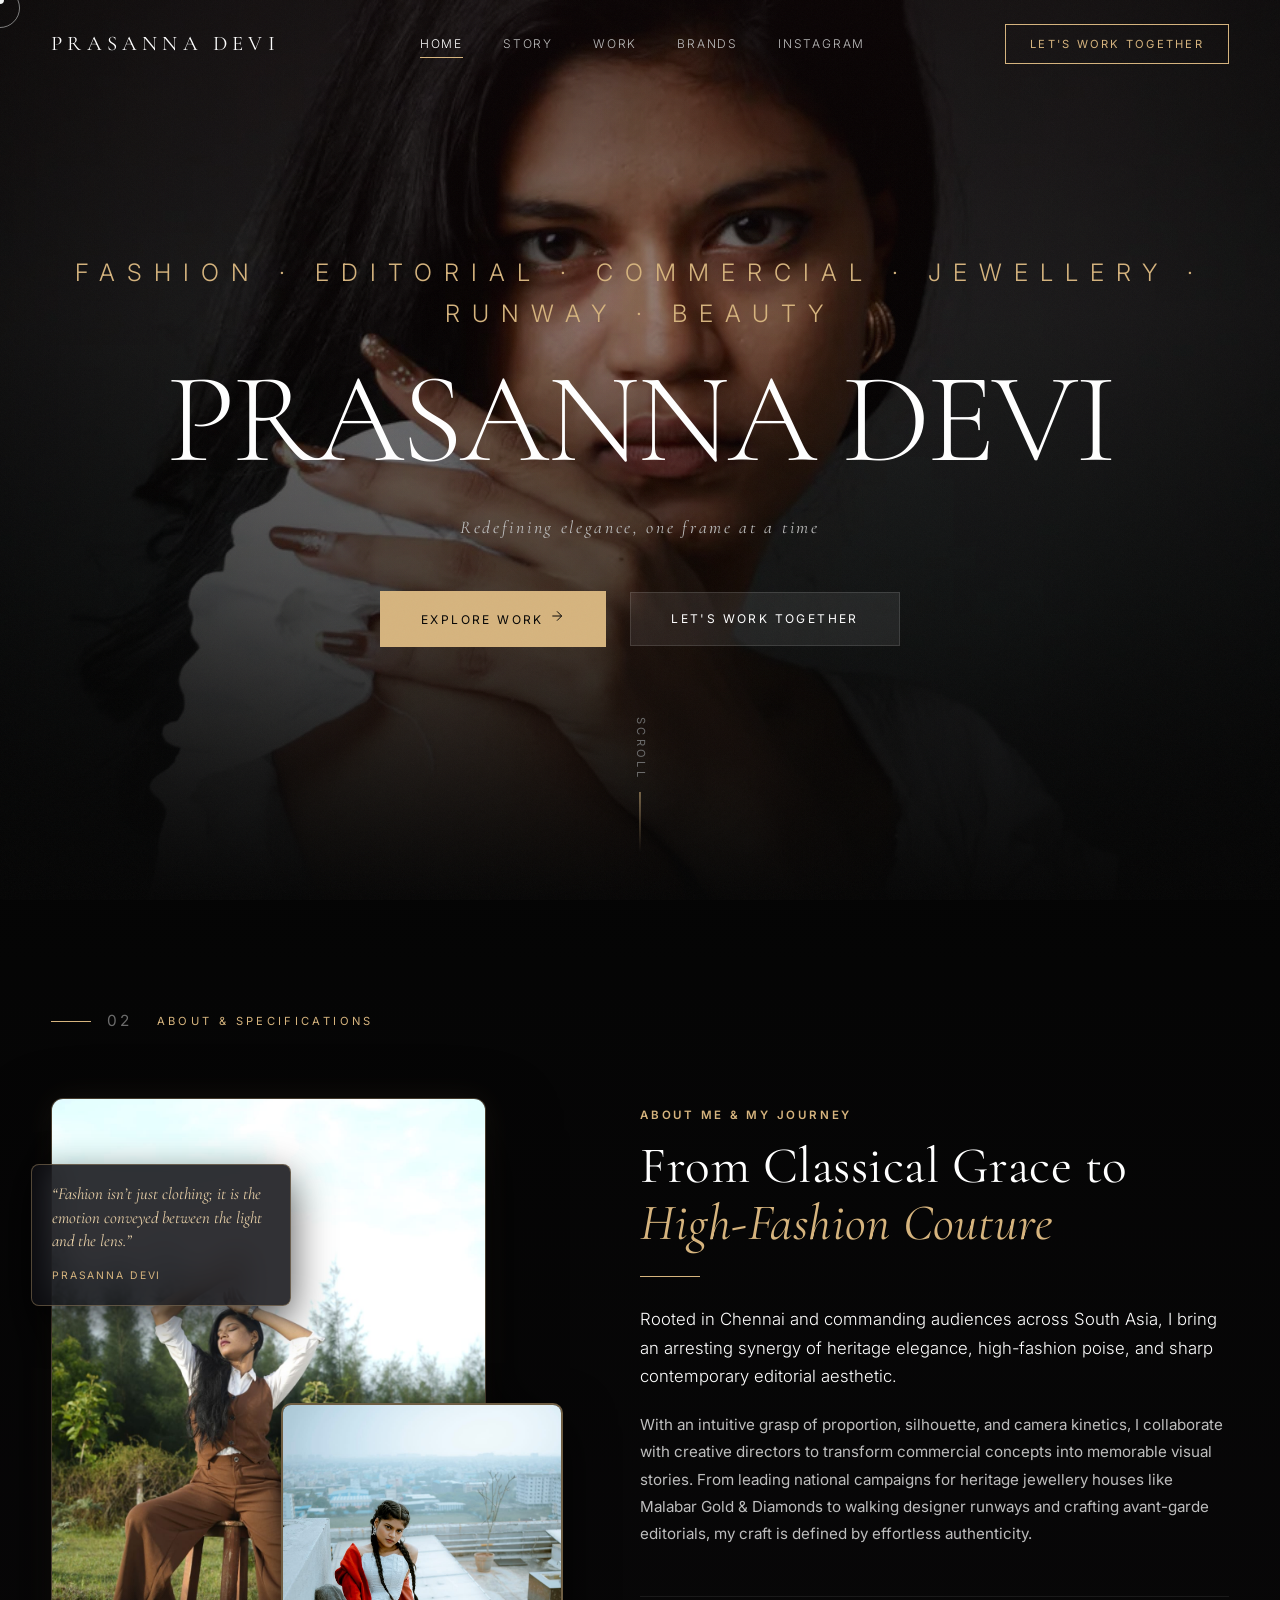
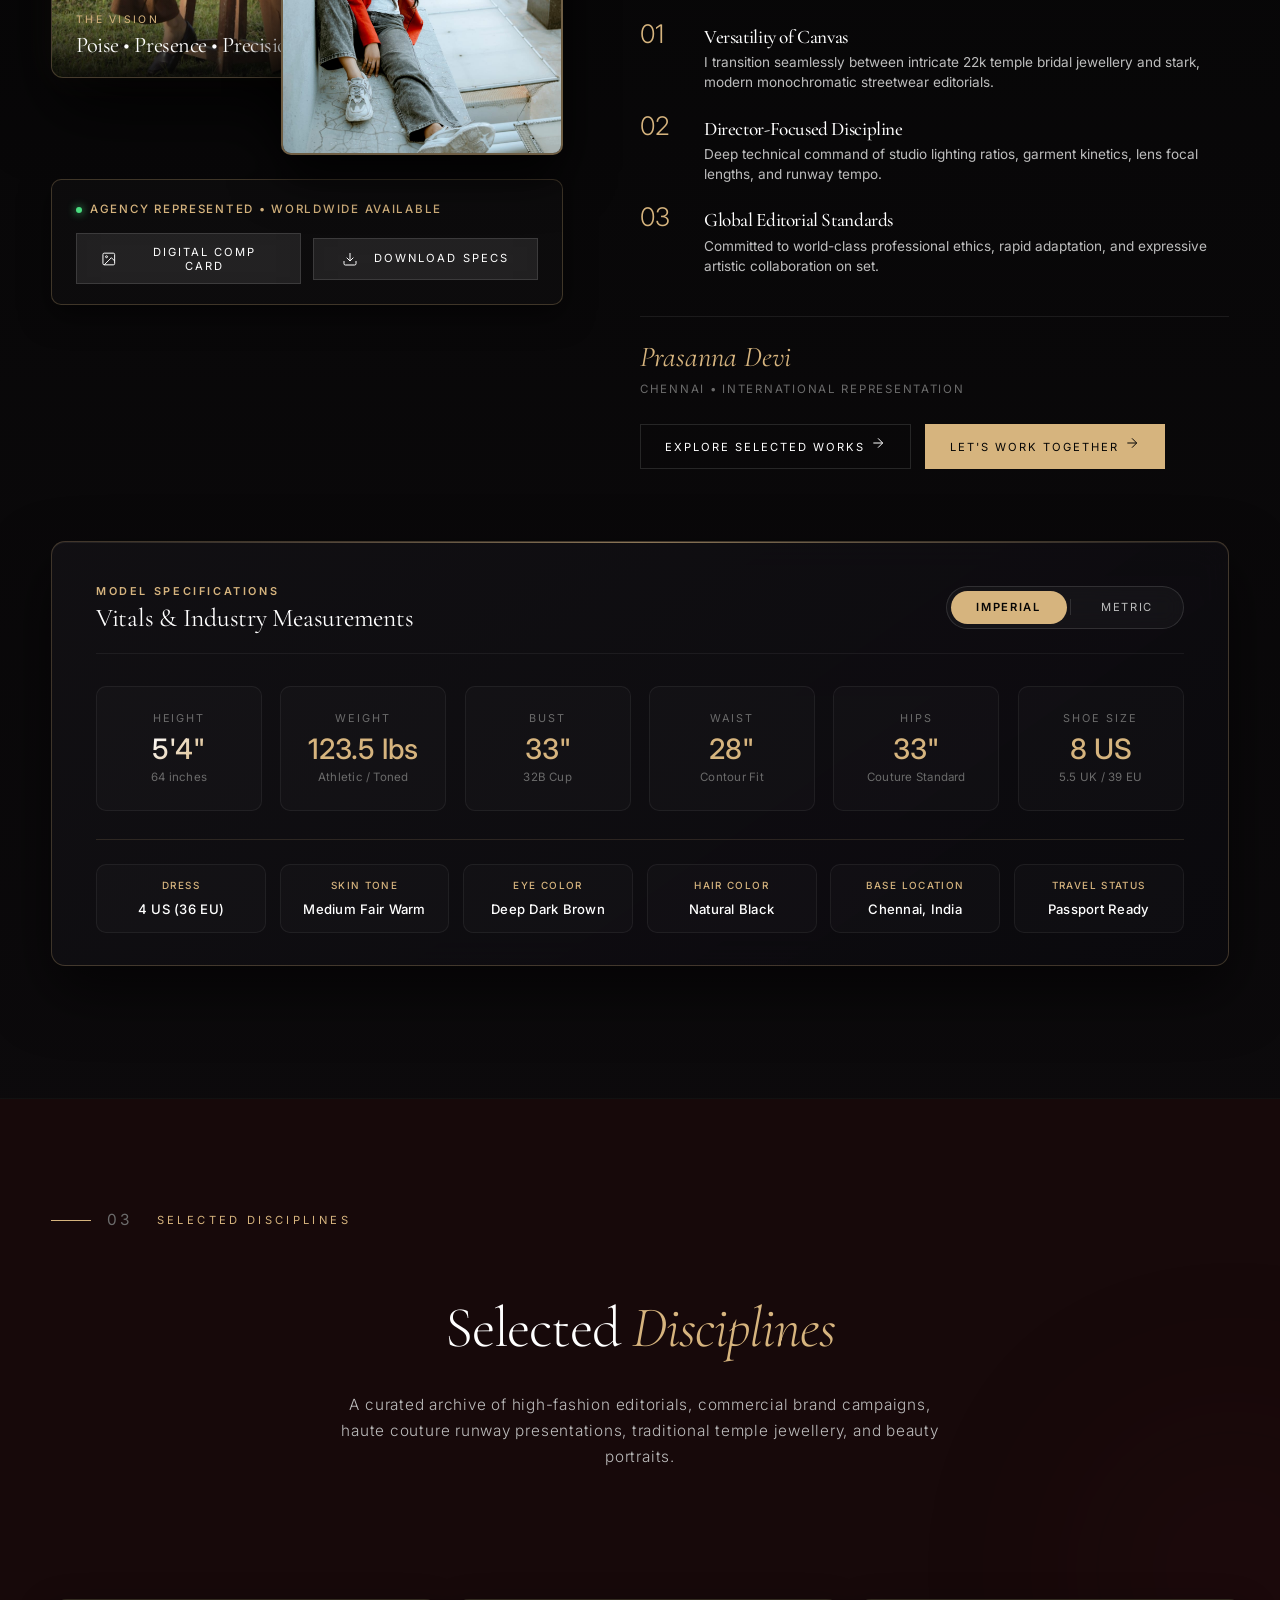
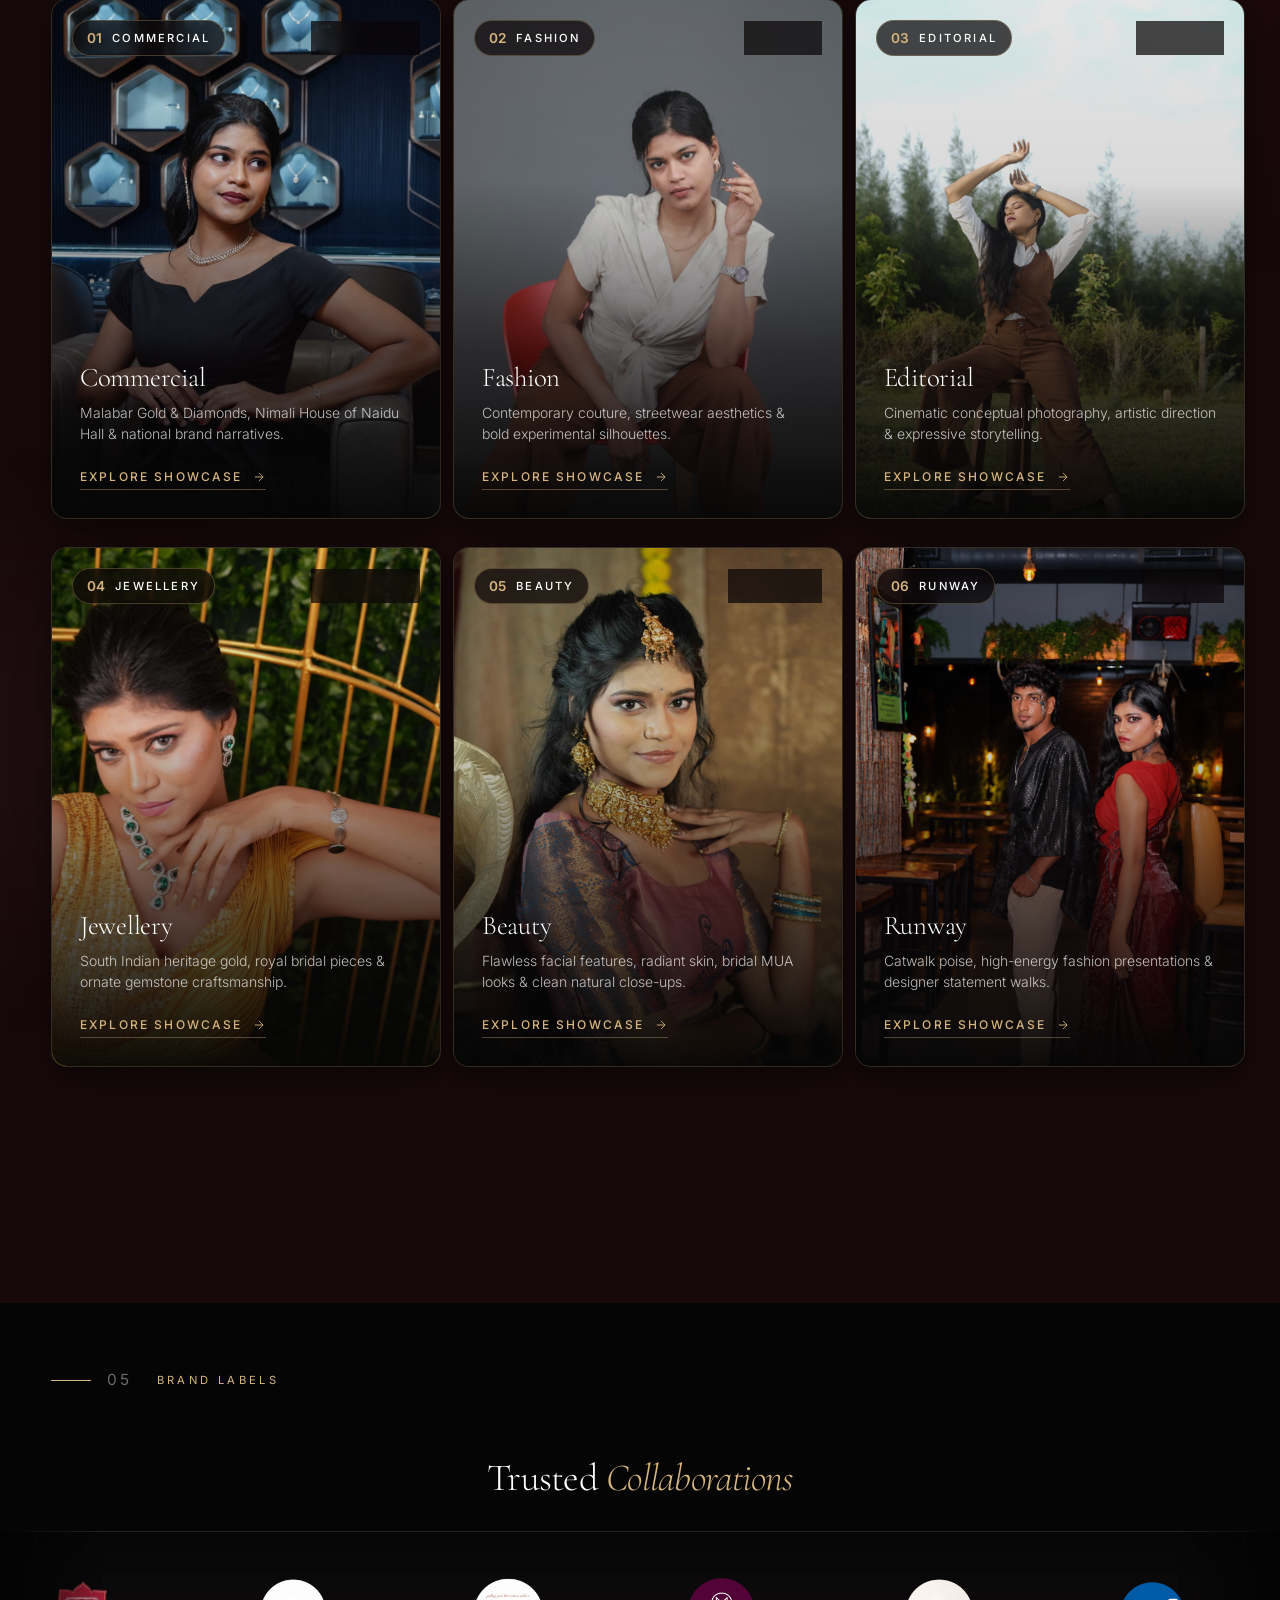
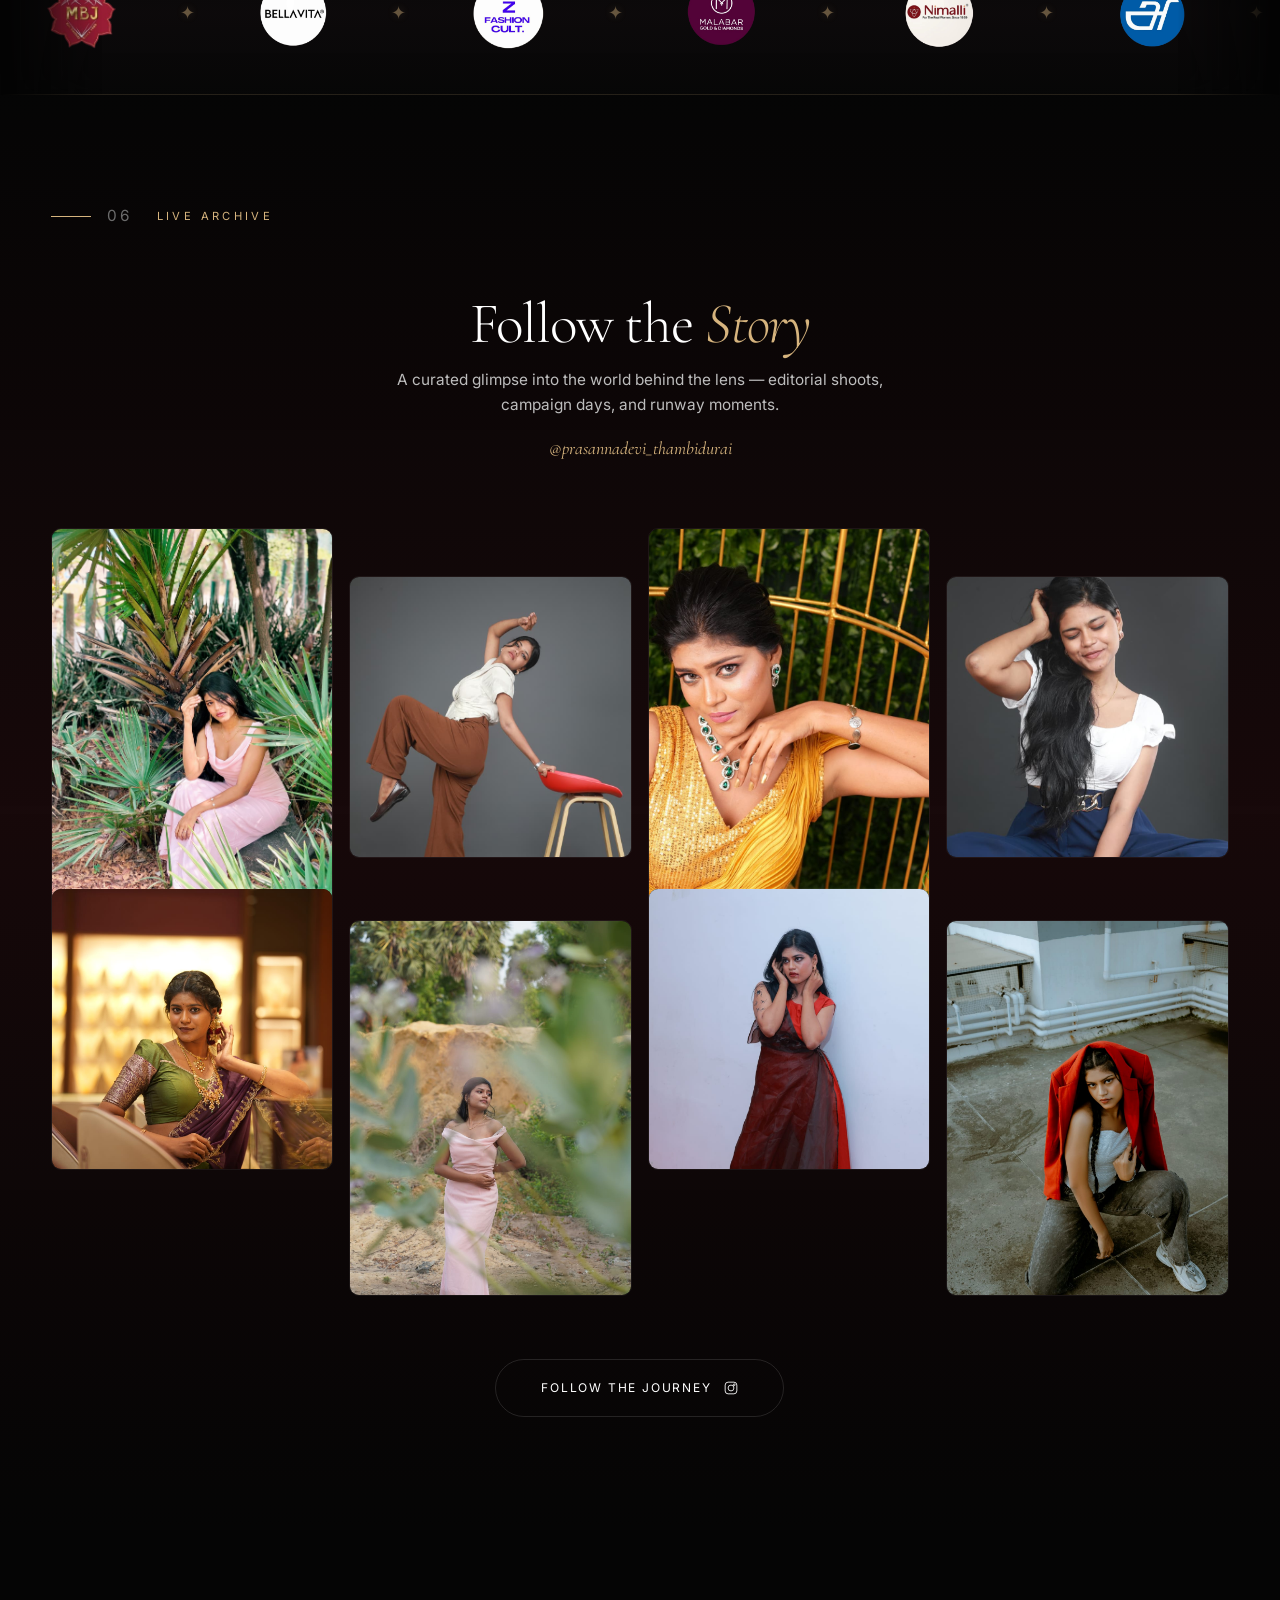
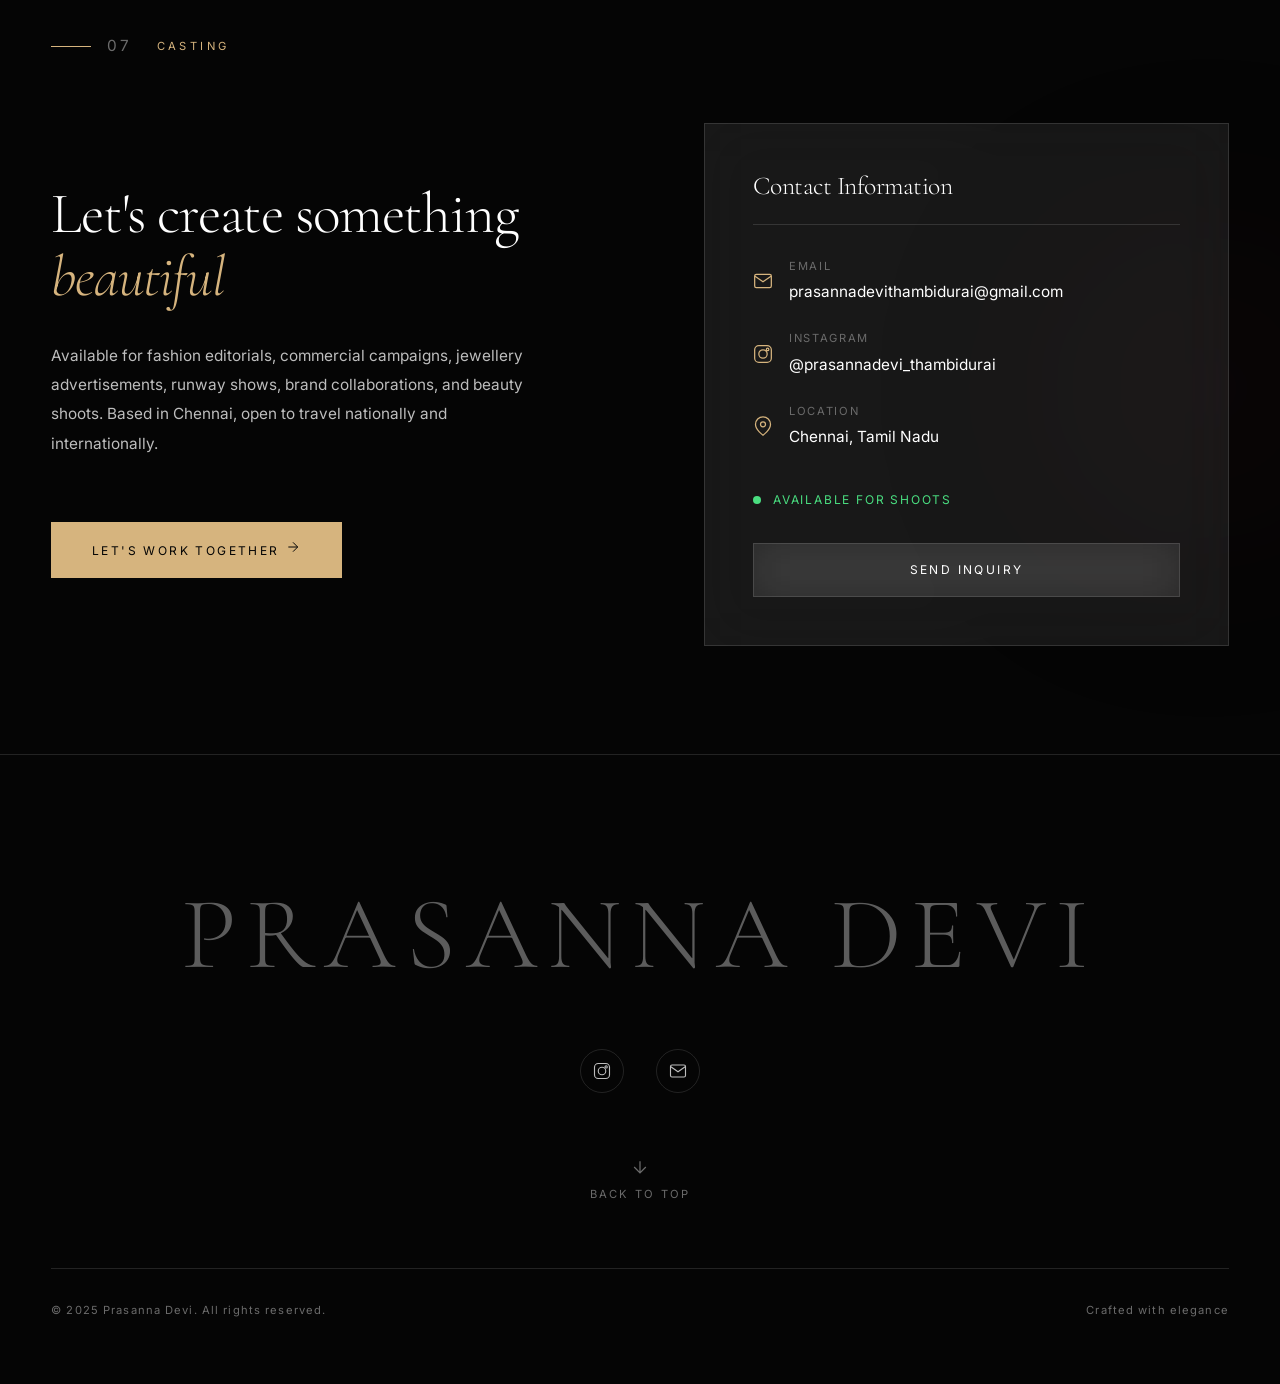
==== commit 9ff92959: "1" ====
--- a/index.html
+++ b/index.html
@@ -786,7 +786,7 @@
         <div class="gradient-orb gradient-orb--cherry" style="bottom: 20%; right: -10%;" aria-hidden="true"></div>
         <div class="container">
             <div class="section-label" data-animate="fade-up">
-                <span class="section-number">07</span> Casting &amp; Bookings
+                <span class="section-number">07</span> Casting 
             </div>
 
             <div class="booking__inner">
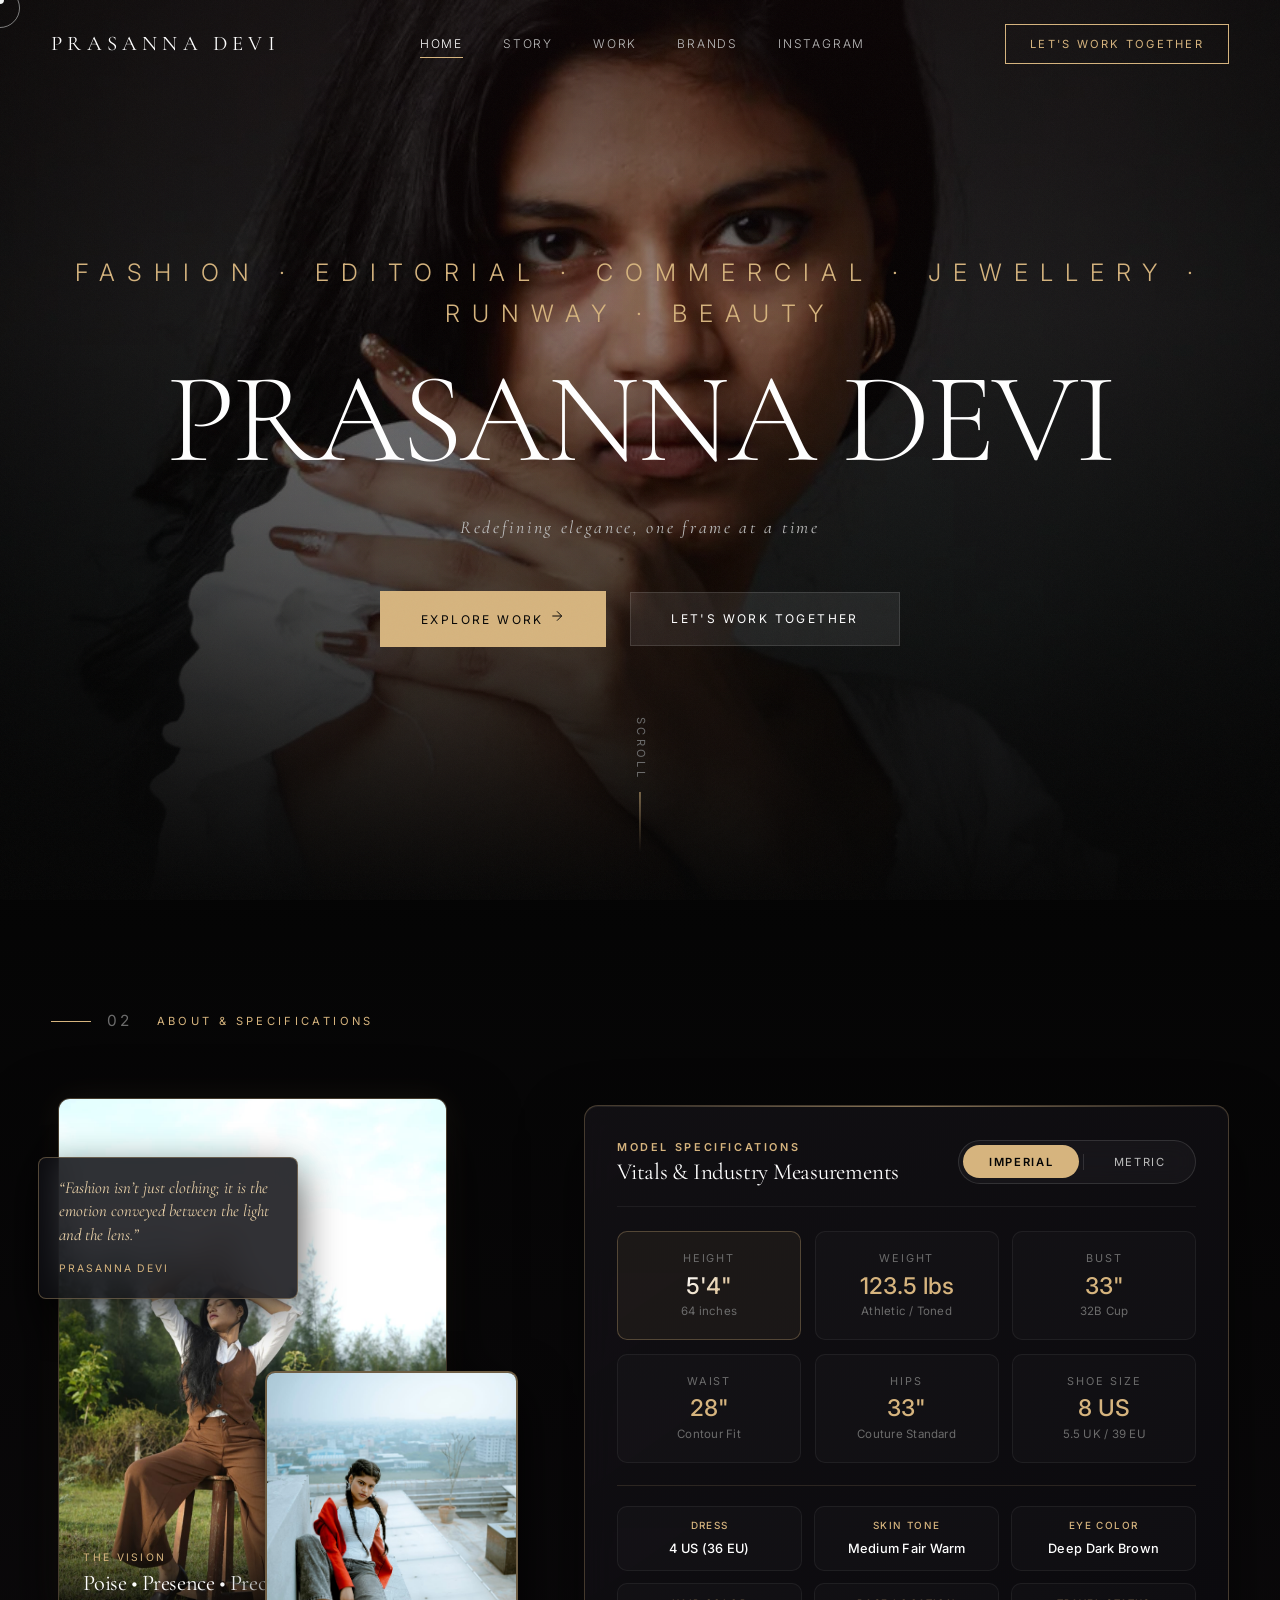
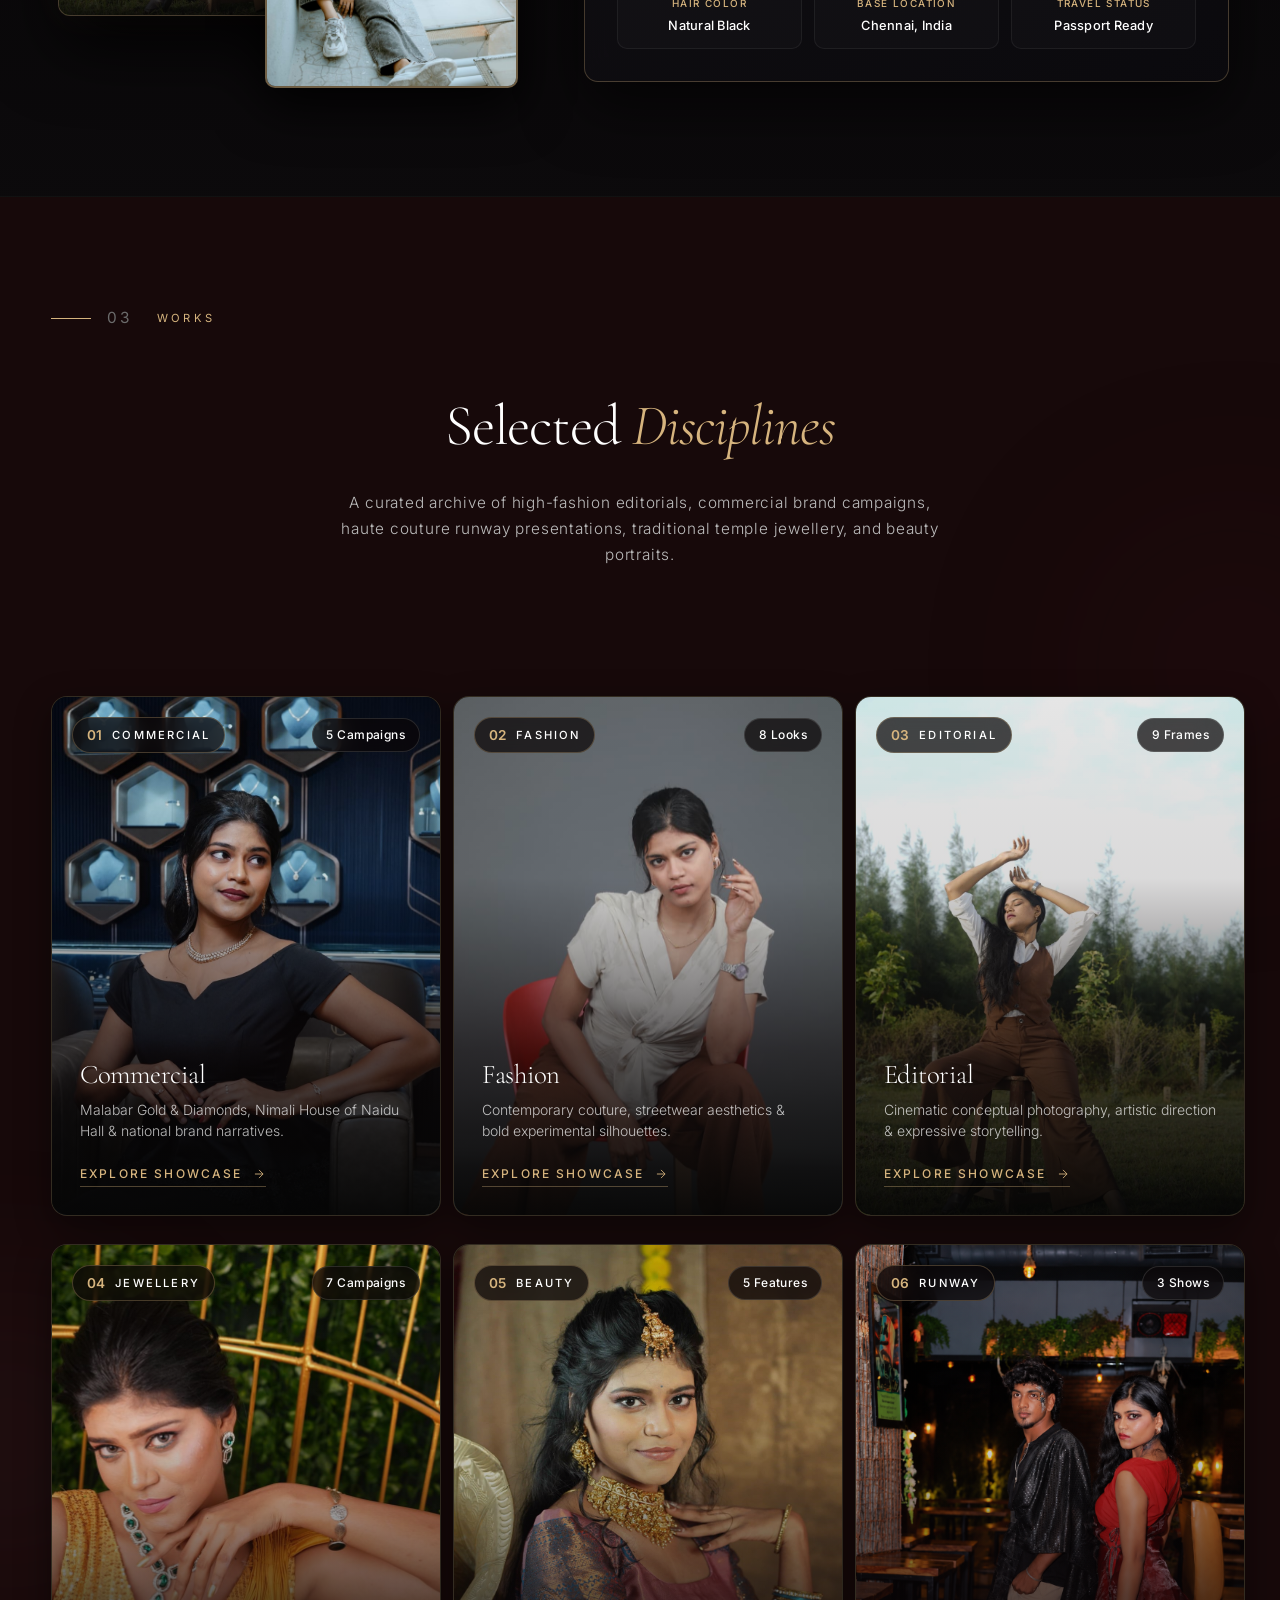
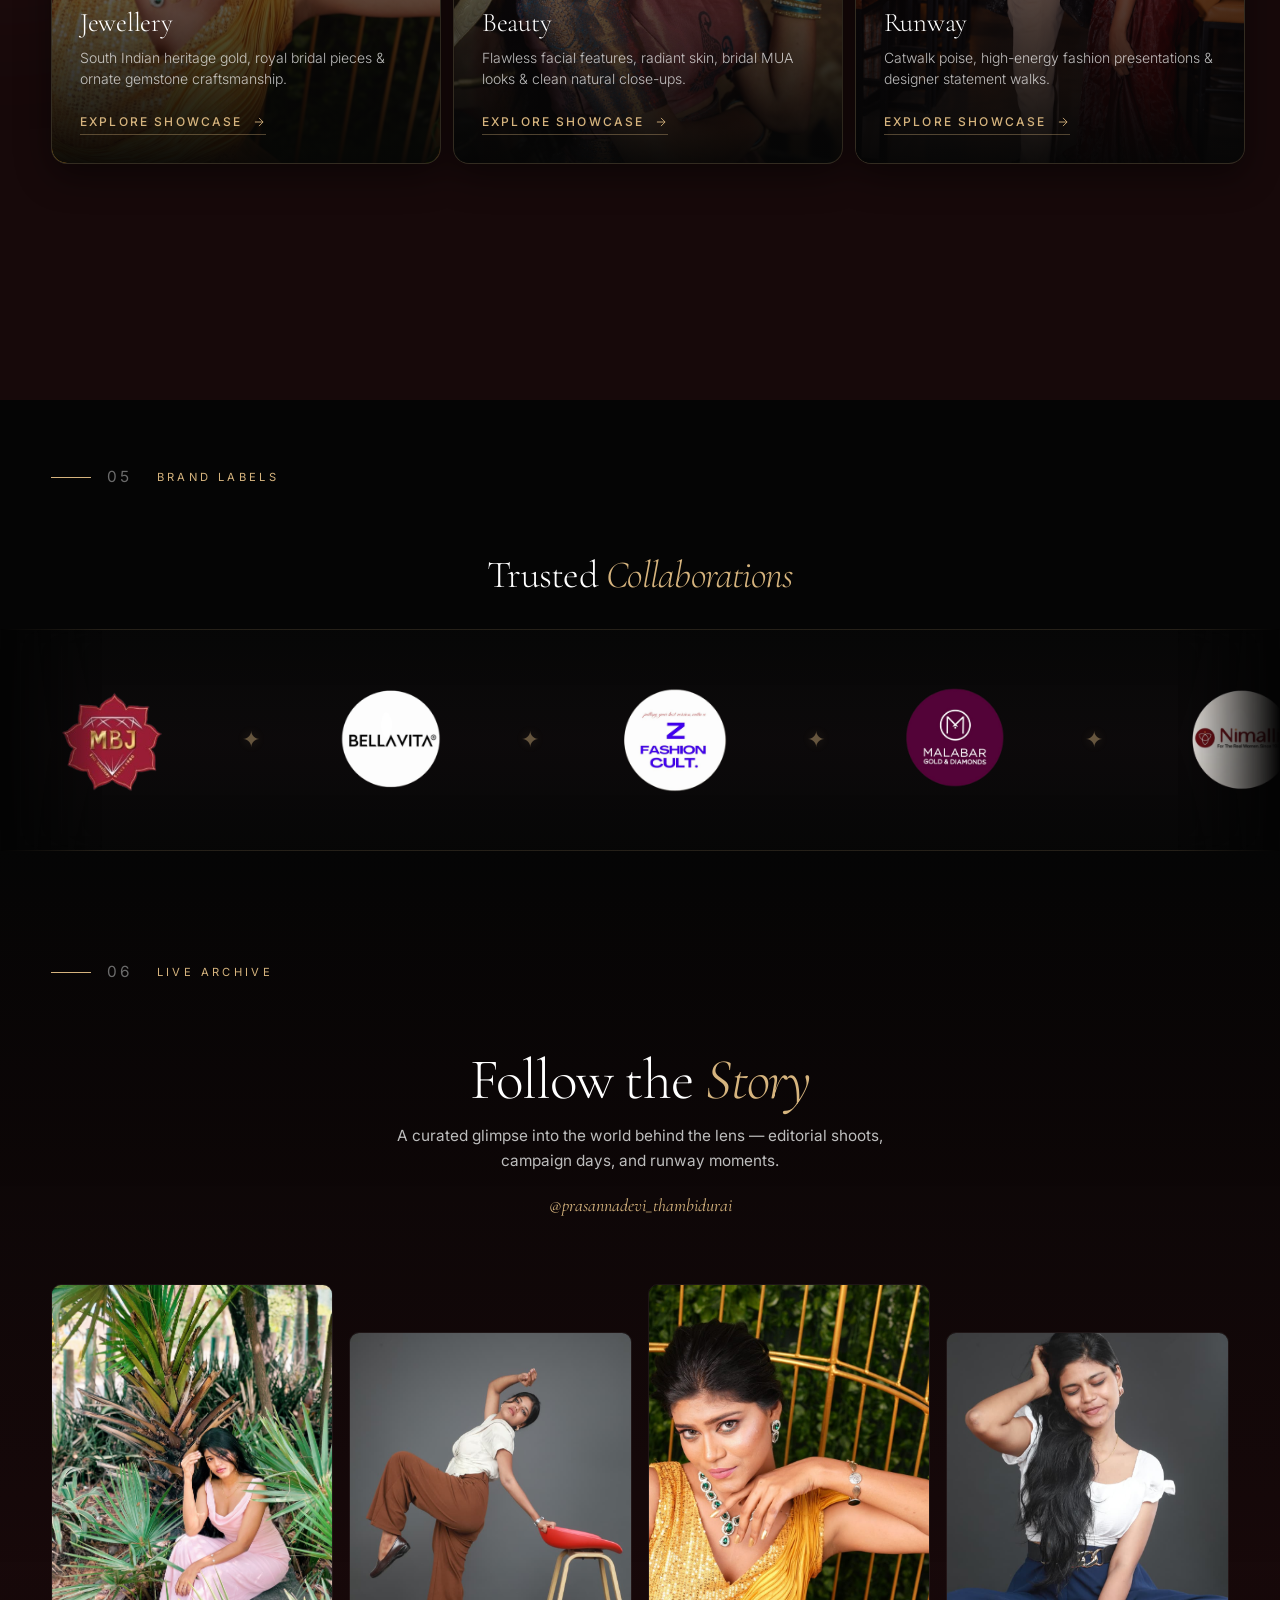
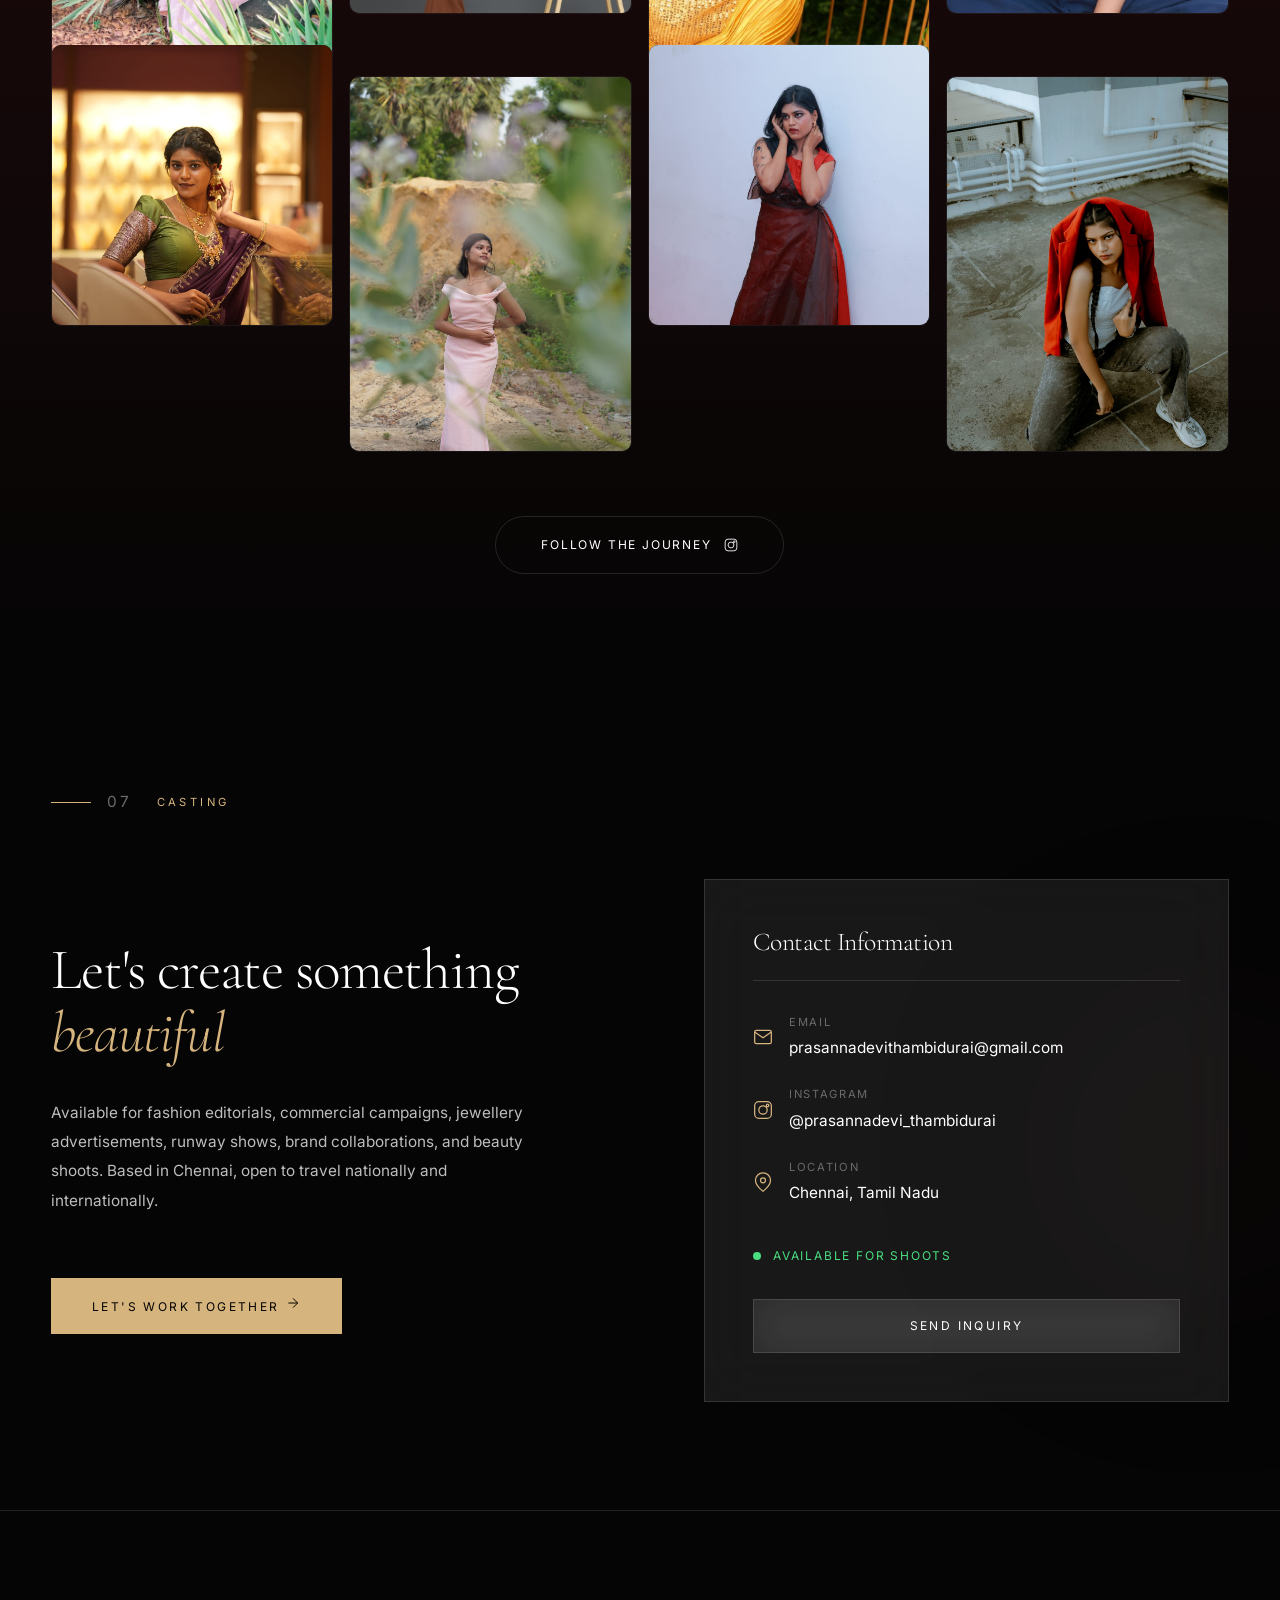
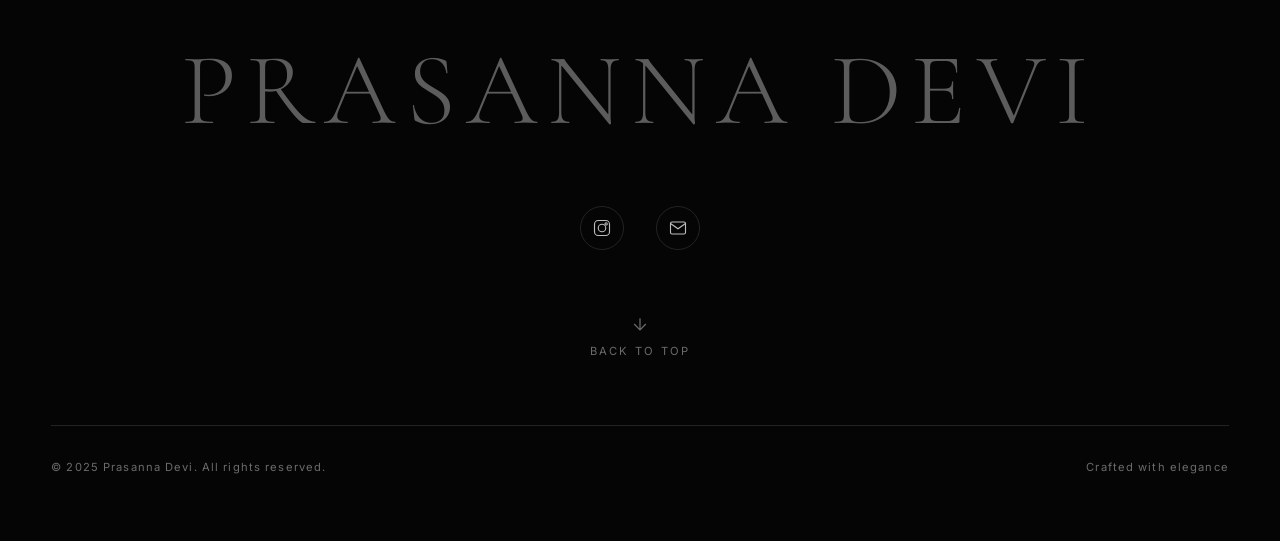
==== commit c4e5dcf6: "1" ====
--- a/index.html
+++ b/index.html
@@ -210,158 +210,82 @@
                             <span class="story-quote-author">Prasanna Devi</span>
                         </div>
                     </div>
-
-                    <!-- Quick Comp Card & Agency Status Panel -->
-                    <div class="story-quick-card">
-                        <div class="story-quick-card__badge">
-                            <span class="stats-badge-dot"></span>
-                            Agency Represented &bull; Worldwide Available
-                        </div>
-                        <div class="story-quick-card__actions">
-                            <button id="view-comp-card-btn" class="btn btn--glass btn--small" aria-label="Open Comp Card modal">
-                                <svg viewBox="0 0 24 24" fill="none" stroke="currentColor" stroke-width="1.5" style="width:16px;height:16px;margin-right:8px;"><rect x="3" y="3" width="18" height="18" rx="2"/><circle cx="8.5" cy="8.5" r="1.5"/><polyline points="21,15 16,10 5,21"/></svg>
-                                Digital Comp Card
-                            </button>
-                            <a href="assets/model/hero.jpg" download="Prasanna_Devi_CompCard.jpg" class="btn btn--glass btn--small" aria-label="Download specifications">
-                                <svg viewBox="0 0 24 24" fill="none" stroke="currentColor" stroke-width="1.5" style="width:16px;height:16px;margin-right:8px;"><path d="M21 15v4a2 2 0 0 1-2 2H5a2 2 0 0 1-2-2v-4"/><polyline points="7 10 12 15 17 10"/><line x1="12" y1="15" x2="12" y2="3"/></svg>
-                                Download Specs
-                            </a>
-                        </div>
-                    </div>
-                </div>
-
-                <!-- Narrative & Vitals Column -->
-                <div class="story__narrative-col" data-animate="fade-up">
-                    <span class="story__badge">About Me &amp; My Journey</span>
-                    <h2 class="story__heading">From Classical Grace to <em class="text-accent text-gold">High-Fashion Couture</em></h2>
-                    <div class="story__divider"></div>
-                    
-                    <p class="story__lead">
-                        Rooted in Chennai and commanding audiences across South Asia, I bring an arresting synergy of heritage elegance, high-fashion poise, and sharp contemporary editorial aesthetic.
-                    </p>
-                    
-                    <p class="story__body">
-                        With an intuitive grasp of proportion, silhouette, and camera kinetics, I collaborate with creative directors to transform commercial concepts into memorable visual stories. From leading national campaigns for heritage jewellery houses like Malabar Gold &amp; Diamonds to walking designer runways and crafting avant-garde editorials, my craft is defined by effortless authenticity.
-                    </p>
-
-                    <!-- Narrative Pillars (First Person) -->
-                    <div class="story__pillars">
-                        <div class="story-pillar">
-                            <span class="story-pillar__number">01</span>
-                            <div class="story-pillar__info">
-                                <h5>Versatility of Canvas</h5>
-                                <p>I transition seamlessly between intricate 22k temple bridal jewellery and stark, modern monochromatic streetwear editorials.</p>
-                            </div>
-                        </div>
-                        <div class="story-pillar">
-                            <span class="story-pillar__number">02</span>
-                            <div class="story-pillar__info">
-                                <h5>Director-Focused Discipline</h5>
-                                <p>Deep technical command of studio lighting ratios, garment kinetics, lens focal lengths, and runway tempo.</p>
-                            </div>
-                        </div>
-                        <div class="story-pillar">
-                            <span class="story-pillar__number">03</span>
-                            <div class="story-pillar__info">
-                                <h5>Global Editorial Standards</h5>
-                                <p>Committed to world-class professional ethics, rapid adaptation, and expressive artistic collaboration on set.</p>
-                            </div>
-                        </div>
-                    </div>
-
-                    <!-- Footer & Signature -->
-                    <div class="story__footer">
-                        <div class="story__signature-block">
-                            <span class="story__signature-name">Prasanna Devi</span>
-                            <span class="story__signature-loc">Chennai &bull; International Representation</span>
-                        </div>
-                        <div class="story__footer-actions">
-                            <a href="#work" class="btn btn--outline btn--small magnetic-wrap">
-                                Explore Selected Works
-                                <svg class="btn__arrow" viewBox="0 0 24 24" fill="none" stroke="currentColor" stroke-width="1.5"><path d="M5 12h14M12 5l7 7-7 7"/></svg>
-                            </a>
-                            <a href="https://www.instagram.com/prasannadevi_thambidurai/" target="_blank" rel="noopener noreferrer" class="btn btn--primary btn--small magnetic-wrap">
-                                Let's Work Together
-                                <svg class="btn__arrow" viewBox="0 0 24 24" fill="none" stroke="currentColor" stroke-width="1.5"><path d="M5 12h14M12 5l7 7-7 7"/></svg>
-                            </a>
-                        </div>
-                    </div>
-                </div>
-            </div>
-
-            <!-- Full-Width Model Specifications & Vitals Dossier -->
-            <div class="story-stats-dossier story-stats-dossier--fullwidth" data-animate="fade-up">
-                <div class="story-stats-dossier__header">
-                    <div>
-                        <span class="story-stats-tag">MODEL SPECIFICATIONS</span>
-                        <h3 class="story-stats-title">Vitals &amp; Industry Measurements</h3>
-                    </div>
-                    <div class="unit-toggle-wrap">
-                        <button class="unit-toggle-btn active" id="unit-toggle-imperial" aria-label="Switch to Imperial units">Imperial</button>
-                        <div class="unit-toggle-divider"></div>
-                        <button class="unit-toggle-btn" id="unit-toggle-metric" aria-label="Switch to Metric units">Metric</button>
-                    </div>
-                </div>
-
-                <!-- Vitals Grid (6-Column Full Width) -->
-                <div class="story-vitals-grid">
-                    <div class="story-vital-item story-vital-item--hero">
-                        <span class="story-vital-key">Height</span>
-                        <span class="story-vital-val" data-imperial="5'4&quot;" data-metric="163 cm">5'4"</span>
-                        <span class="story-vital-sub" data-imperial="64 inches" data-metric="1.63 m">64 inches</span>
-                    </div>
-                    <div class="story-vital-item">
-                        <span class="story-vital-key">Weight</span>
-                        <span class="story-vital-val" data-imperial="123.5 lbs" data-metric="56 kg">123.5 lbs</span>
-                        <span class="story-vital-sub">Athletic / Toned</span>
-                    </div>
-                    <div class="story-vital-item">
-                        <span class="story-vital-key">Bust</span>
-                        <span class="story-vital-val" data-imperial="33&quot;" data-metric="84 cm">33"</span>
-                        <span class="story-vital-sub">32B Cup</span>
-                    </div>
-                    <div class="story-vital-item">
-                        <span class="story-vital-key">Waist</span>
-                        <span class="story-vital-val" data-imperial="28&quot;" data-metric="71 cm">28"</span>
-                        <span class="story-vital-sub">Contour Fit</span>
-                    </div>
-                    <div class="story-vital-item">
-                        <span class="story-vital-key">Hips</span>
-                        <span class="story-vital-val" data-imperial="33&quot;" data-metric="84 cm">33"</span>
-                        <span class="story-vital-sub">Couture Standard</span>
-                    </div>
-                    <div class="story-vital-item">
-                        <span class="story-vital-key">Shoe Size</span>
-                        <span class="story-vital-val" data-imperial="8 US" data-metric="39 EU">8 US</span>
-                        <span class="story-vital-sub">5.5 UK / 39 EU</span>
-                    </div>
-                </div>
-
-                <!-- Agency Attributes Chips -->
-                <div class="story-attributes-bar">
-                    <div class="story-attr-chip">
-                        <span class="chip-label">Dress</span>
-                        <span class="chip-val" data-imperial="4 US" data-metric="36 EU">4 US (36 EU)</span>
-                    </div>
-                    <div class="story-attr-chip">
-                        <span class="chip-label">Skin Tone</span>
-                        <span class="chip-val">Medium Fair Warm</span>
-                    </div>
-                    <div class="story-attr-chip">
-                        <span class="chip-label">Eye Color</span>
-                        <span class="chip-val">Deep Dark Brown</span>
-                    </div>
-                    <div class="story-attr-chip">
-                        <span class="chip-label">Hair Color</span>
-                        <span class="chip-val">Natural Black</span>
-                    </div>
-                    <div class="story-attr-chip">
-                        <span class="chip-label">Base Location</span>
-                        <span class="chip-val">Chennai, India</span>
-                    </div>
-                    <div class="story-attr-chip">
-                        <span class="chip-label">Travel Status</span>
-                        <span class="chip-val">Passport Ready</span>
+                </div>
+
+                <!-- Model Specifications & Vitals Dossier (Side-by-Side Column) -->
+                <div class="story-stats-dossier" data-animate="fade-up">
+                    <div class="story-stats-dossier__header">
+                        <div>
+                            <span class="story-stats-tag">MODEL SPECIFICATIONS</span>
+                            <h3 class="story-stats-title">Vitals &amp; Industry Measurements</h3>
+                        </div>
+                        <div class="unit-toggle-wrap">
+                            <button class="unit-toggle-btn active" id="unit-toggle-imperial" aria-label="Switch to Imperial units">Imperial</button>
+                            <div class="unit-toggle-divider"></div>
+                            <button class="unit-toggle-btn" id="unit-toggle-metric" aria-label="Switch to Metric units">Metric</button>
+                        </div>
+                    </div>
+
+                    <!-- Vitals Grid -->
+                    <div class="story-vitals-grid">
+                        <div class="story-vital-item story-vital-item--hero">
+                            <span class="story-vital-key">Height</span>
+                            <span class="story-vital-val" data-imperial="5'4&quot;" data-metric="163 cm">5'4"</span>
+                            <span class="story-vital-sub" data-imperial="64 inches" data-metric="1.63 m">64 inches</span>
+                        </div>
+                        <div class="story-vital-item">
+                            <span class="story-vital-key">Weight</span>
+                            <span class="story-vital-val" data-imperial="123.5 lbs" data-metric="56 kg">123.5 lbs</span>
+                            <span class="story-vital-sub">Athletic / Toned</span>
+                        </div>
+                        <div class="story-vital-item">
+                            <span class="story-vital-key">Bust</span>
+                            <span class="story-vital-val" data-imperial="33&quot;" data-metric="84 cm">33"</span>
+                            <span class="story-vital-sub">32B Cup</span>
+                        </div>
+                        <div class="story-vital-item">
+                            <span class="story-vital-key">Waist</span>
+                            <span class="story-vital-val" data-imperial="28&quot;" data-metric="71 cm">28"</span>
+                            <span class="story-vital-sub">Contour Fit</span>
+                        </div>
+                        <div class="story-vital-item">
+                            <span class="story-vital-key">Hips</span>
+                            <span class="story-vital-val" data-imperial="33&quot;" data-metric="84 cm">33"</span>
+                            <span class="story-vital-sub">Couture Standard</span>
+                        </div>
+                        <div class="story-vital-item">
+                            <span class="story-vital-key">Shoe Size</span>
+                            <span class="story-vital-val" data-imperial="8 US" data-metric="39 EU">8 US</span>
+                            <span class="story-vital-sub">5.5 UK / 39 EU</span>
+                        </div>
+                    </div>
+
+                    <!-- Agency Attributes Chips -->
+                    <div class="story-attributes-bar">
+                        <div class="story-attr-chip">
+                            <span class="chip-label">Dress</span>
+                            <span class="chip-val" data-imperial="4 US" data-metric="36 EU">4 US (36 EU)</span>
+                        </div>
+                        <div class="story-attr-chip">
+                            <span class="chip-label">Skin Tone</span>
+                            <span class="chip-val">Medium Fair Warm</span>
+                        </div>
+                        <div class="story-attr-chip">
+                            <span class="chip-label">Eye Color</span>
+                            <span class="chip-val">Deep Dark Brown</span>
+                        </div>
+                        <div class="story-attr-chip">
+                            <span class="chip-label">Hair Color</span>
+                            <span class="chip-val">Natural Black</span>
+                        </div>
+                        <div class="story-attr-chip">
+                            <span class="chip-label">Base Location</span>
+                            <span class="chip-val">Chennai, India</span>
+                        </div>
+                        <div class="story-attr-chip">
+                            <span class="chip-label">Travel Status</span>
+                            <span class="chip-val">Passport Ready</span>
+                        </div>
                     </div>
                 </div>
             </div>
@@ -374,7 +298,7 @@
         <div class="gradient-orb gradient-orb--cabernet" style="top: 15%; right: -12%;" aria-hidden="true"></div>
         <div class="container">
             <div class="section-label" data-animate="fade-up">
-                <span class="section-number">03</span> Selected Disciplines
+                <span class="section-number">03</span> Works
             </div>
 
             <div class="portfolio__header">
--- a/css/style.css
+++ b/css/style.css
@@ -1829,7 +1829,7 @@
 .marquee {
     position: relative;
     overflow: hidden;
-    padding: clamp(2rem, 3.5vw, 3rem) 0;
+    padding: clamp(2.5rem, 4.5vw, 3.8rem) 0;
     background: linear-gradient(180deg, rgba(8, 8, 8, 0.7) 0%, rgba(20, 15, 17, 0.5) 50%, rgba(8, 8, 8, 0.7) 100%);
     border-top: 1px solid rgba(214, 180, 126, 0.15);
     border-bottom: 1px solid rgba(214, 180, 126, 0.15);
@@ -1857,7 +1857,7 @@
     display: inline-flex;
     align-items: center;
     justify-content: center;
-    padding: 0 2.5rem;
+    padding: 0 3.25rem;
     flex-shrink: 0;
     transition: transform 0.35s ease;
 }
@@ -1867,30 +1867,30 @@
 }
 
 .marquee__logo {
-    max-height: 72px;
-    max-width: 180px;
+    max-height: 105px;
+    max-width: 250px;
     width: auto;
     height: auto;
     object-fit: contain;
-    filter: brightness(1.15) drop-shadow(0 2px 8px rgba(0, 0, 0, 0.4));
-    opacity: 0.9;
+    filter: brightness(1.18) drop-shadow(0 4px 12px rgba(0, 0, 0, 0.5));
+    opacity: 0.95;
     transition: all 0.35s ease;
     pointer-events: none;
 }
 
 .marquee__item:hover .marquee__logo {
     opacity: 1;
-    filter: brightness(1.3) drop-shadow(0 4px 14px rgba(214, 180, 126, 0.4));
+    filter: brightness(1.35) drop-shadow(0 6px 18px rgba(214, 180, 126, 0.45));
 }
 
 .marquee__separator {
     color: var(--color-accent, #D6B47E);
-    padding: 0 1.5rem;
-    font-size: 1.1rem;
+    padding: 0 1.75rem;
+    font-size: 1.35rem;
     display: inline-flex;
     align-items: center;
     opacity: 0.45;
-    text-shadow: 0 0 10px rgba(214, 180, 126, 0.4);
+    text-shadow: 0 0 12px rgba(214, 180, 126, 0.4);
     flex-shrink: 0;
 }
 
@@ -4710,20 +4710,23 @@
 
 .story__layout {
     display: grid;
-    grid-template-columns: 1fr 1.15fr;
-    gap: clamp(3rem, 6vw, 6.5rem);
-    align-items: start;
+    grid-template-columns: minmax(0, 0.92fr) minmax(0, 1.25fr);
+    gap: clamp(2.5rem, 4.5vw, 4.5rem);
+    align-items: center;
 }
 
 /* Overlapping Asymmetric Staging */
 .story__visuals-col {
     position: relative;
+    width: 100%;
 }
 
 .story-portrait-stack {
     position: relative;
     padding-bottom: 15%;
     padding-right: 15%;
+    max-width: 460px;
+    margin: 0 auto;
 }
 
 .story-frame--primary {
@@ -5008,27 +5011,23 @@
     justify-content: center;
 }
 
-/* Dossier Panel */
+/* Dossier Panel (Side-by-Side) */
 .story-stats-dossier {
-    margin: 2.25rem 0 1.75rem;
-    padding: 1.75rem;
-    background: linear-gradient(135deg, rgba(20, 18, 20, 0.88) 0%, rgba(12, 12, 14, 0.96) 100%);
-    border: 1px solid rgba(214, 180, 126, 0.3);
-    border-radius: 12px;
-    box-shadow: 0 15px 40px rgba(0, 0, 0, 0.6), inset 0 1px 0 rgba(255, 255, 255, 0.05);
-    position: relative;
-    overflow: hidden;
-}
-
-.story-stats-dossier--fullwidth {
-    margin: 4.5rem 0 1.5rem;
-    padding: 2.5rem 2.75rem 2rem;
-    background: linear-gradient(145deg, rgba(20, 18, 22, 0.8) 0%, rgba(11, 10, 14, 0.95) 100%);
-    border: 1px solid rgba(214, 180, 126, 0.25);
+    margin: 0;
+    padding: clamp(1.75rem, 2.5vw, 2.25rem);
+    background: linear-gradient(145deg, rgba(20, 18, 22, 0.85) 0%, rgba(11, 10, 14, 0.96) 100%);
+    border: 1px solid rgba(214, 180, 126, 0.28);
     border-radius: 14px;
     box-shadow: 0 25px 60px rgba(0, 0, 0, 0.6), inset 0 1px 0 rgba(255, 255, 255, 0.05);
     backdrop-filter: blur(16px);
     -webkit-backdrop-filter: blur(16px);
+    position: relative;
+    overflow: hidden;
+    width: 100%;
+}
+
+.story-stats-dossier--fullwidth {
+    margin: 0;
 }
 
 .story-stats-dossier::before {
@@ -5046,14 +5045,16 @@
     align-items: center;
     justify-content: space-between;
     gap: 1.25rem;
-    margin-bottom: 1.75rem;
+    padding-bottom: 1.25rem;
+    border-bottom: 1px solid rgba(255, 255, 255, 0.06);
+    margin-bottom: 1.5rem;
     flex-wrap: wrap;
 }
 
 .story-stats-dossier--fullwidth .story-stats-dossier__header {
     padding-bottom: 1.25rem;
     border-bottom: 1px solid rgba(255, 255, 255, 0.06);
-    margin-bottom: 2rem;
+    margin-bottom: 1.5rem;
 }
 
 .story-stats-tag {
@@ -5068,7 +5069,7 @@
 
 .story-stats-title {
     font-family: var(--font-heading);
-    font-size: clamp(1.35rem, 2vw, 1.75rem);
+    font-size: clamp(1.35rem, 1.8vw, 1.7rem);
     font-weight: 400;
     color: #ffffff;
     margin: 0;
@@ -5076,23 +5077,20 @@
 }
 
 /* Vitals Grid inside Story */
-.story-vitals-grid {
+.story-vitals-grid,
+.story-stats-dossier--fullwidth .story-vitals-grid {
     display: grid;
-    grid-template-columns: repeat(6, 1fr);
-    gap: 0.75rem;
-    margin-bottom: 1.25rem;
-}
-
-.story-stats-dossier--fullwidth .story-vitals-grid {
-    gap: 1.15rem;
-    margin-bottom: 1.75rem;
-}
-
-.story-vital-item {
-    background: rgba(255, 255, 255, 0.02);
+    grid-template-columns: repeat(3, 1fr);
+    gap: 0.85rem;
+    margin-bottom: 1.35rem;
+}
+
+.story-vital-item,
+.story-stats-dossier--fullwidth .story-vital-item {
+    background: rgba(255, 255, 255, 0.018);
     border: 1px solid rgba(255, 255, 255, 0.06);
-    border-radius: 8px;
-    padding: 1rem 0.6rem;
+    border-radius: 10px;
+    padding: 1.1rem 0.65rem;
     display: flex;
     flex-direction: column;
     align-items: center;
@@ -5100,21 +5098,16 @@
     transition: all 0.35s cubic-bezier(0.16, 1, 0.3, 1);
 }
 
-.story-stats-dossier--fullwidth .story-vital-item {
-    padding: 1.4rem 0.85rem;
-    border-radius: 10px;
-    background: rgba(255, 255, 255, 0.018);
-    border: 1px solid rgba(255, 255, 255, 0.06);
-}
-
-.story-vital-item:hover {
+.story-vital-item:hover,
+.story-stats-dossier--fullwidth .story-vital-item:hover {
     border-color: rgba(214, 180, 126, 0.45);
     background: rgba(214, 180, 126, 0.05);
     transform: translateY(-4px);
     box-shadow: 0 10px 25px rgba(0, 0, 0, 0.5), 0 0 20px rgba(214, 180, 126, 0.12);
 }
 
-.story-vital-item--hero {
+.story-vital-item--hero,
+.story-stats-dossier--fullwidth .story-vital-item--hero {
     background: rgba(214, 180, 126, 0.06);
     border-color: rgba(214, 180, 126, 0.3);
 }
@@ -5124,23 +5117,21 @@
     letter-spacing: 0.18em;
     text-transform: uppercase;
     color: var(--color-text-muted);
-    margin-bottom: 0.4rem;
-}
-
-.story-vital-val {
+    margin-bottom: 0.35rem;
+}
+
+.story-vital-val,
+.story-stats-dossier--fullwidth .story-vital-val {
     font-family: var(--font-numeric);
-    font-size: clamp(1.4rem, 1.8vw, 1.8rem);
+    font-size: clamp(1.35rem, 1.8vw, 1.75rem);
     font-weight: 500;
     color: var(--color-accent);
     line-height: 1.1;
     margin-bottom: 0.2rem;
 }
 
-.story-stats-dossier--fullwidth .story-vital-val {
-    font-size: clamp(1.5rem, 2.2vw, 2.1rem);
-}
-
-.story-vital-item--hero .story-vital-val {
+.story-vital-item--hero .story-vital-val,
+.story-stats-dossier--fullwidth .story-vital-item--hero .story-vital-val {
     color: #ffffff;
     background: linear-gradient(135deg, #ffffff 0%, #D6B47E 100%);
     -webkit-background-clip: text;
@@ -5155,41 +5146,23 @@
 }
 
 /* Attributes Bar Chips */
-.story-attributes-bar {
-    display: flex;
-    align-items: center;
-    gap: 0.65rem;
-    flex-wrap: wrap;
-    padding-top: 1rem;
-    border-top: 1px solid rgba(255, 255, 255, 0.06);
-}
-
+.story-attributes-bar,
 .story-stats-dossier--fullwidth .story-attributes-bar {
     display: grid;
-    grid-template-columns: repeat(6, 1fr);
-    gap: 0.85rem;
-    padding-top: 1.5rem;
+    grid-template-columns: repeat(3, 1fr);
+    gap: 0.75rem;
+    padding-top: 1.25rem;
     border-top: 1px solid rgba(214, 180, 126, 0.15);
 }
 
-.story-attr-chip {
-    background: rgba(255, 255, 255, 0.025);
-    border: 1px solid rgba(255, 255, 255, 0.07);
-    border-radius: 999px;
-    padding: 0.35rem 0.85rem;
-    display: inline-flex;
-    align-items: center;
-    gap: 0.4rem;
-    font-size: 0.75rem;
-}
-
+.story-attr-chip,
 .story-stats-dossier--fullwidth .story-attr-chip {
     display: flex;
     flex-direction: column;
     align-items: center;
     justify-content: center;
     text-align: center;
-    padding: 0.75rem 0.6rem;
+    padding: 0.65rem 0.5rem;
     border-radius: 10px;
     background: rgba(255, 255, 255, 0.02);
     border: 1px solid rgba(255, 255, 255, 0.06);
@@ -5197,30 +5170,25 @@
     transition: all 0.3s ease;
 }
 
+.story-attr-chip:hover,
 .story-stats-dossier--fullwidth .story-attr-chip:hover {
     background: rgba(214, 180, 126, 0.04);
     border-color: rgba(214, 180, 126, 0.3);
 }
 
-.story-attr-chip .chip-label {
+.story-attr-chip .chip-label,
+.story-stats-dossier--fullwidth .story-attr-chip .chip-label {
     color: var(--color-accent);
     font-weight: 500;
-    letter-spacing: 0.05em;
-}
-
-.story-stats-dossier--fullwidth .story-attr-chip .chip-label {
+    letter-spacing: 0.14em;
     font-size: 0.62rem;
-    letter-spacing: 0.14em;
     text-transform: uppercase;
 }
 
-.story-attr-chip .chip-val {
+.story-attr-chip .chip-val,
+.story-stats-dossier--fullwidth .story-attr-chip .chip-val {
     font-family: var(--font-numeric);
-    color: rgba(255, 255, 255, 0.85);
-}
-
-.story-stats-dossier--fullwidth .story-attr-chip .chip-val {
-    font-size: 0.82rem;
+    font-size: 0.8rem;
     color: #ffffff;
     font-weight: 500;
     letter-spacing: 0.02em;
@@ -5240,8 +5208,9 @@
 }
 
 @media (max-width: 768px) {
+    .story-stats-dossier,
     .story-stats-dossier--fullwidth {
-        margin-top: 3rem;
+        margin-top: 1rem;
         padding: 1.75rem 1.25rem;
     }
 
@@ -5251,6 +5220,7 @@
         gap: 0.75rem;
     }
 
+    .story-attributes-bar,
     .story-stats-dossier--fullwidth .story-attributes-bar {
         grid-template-columns: repeat(2, 1fr);
         gap: 0.6rem;
--- a/css/responsive.css
+++ b/css/responsive.css
@@ -505,21 +505,21 @@
 
     /* Marquee */
     .marquee {
-        padding: 1.5rem 0;
+        padding: 2rem 0;
     }
 
     .marquee__item {
-        padding: 0 1.5rem;
+        padding: 0 1.75rem;
     }
 
     .marquee__logo {
-        max-height: 50px;
-        max-width: 120px;
+        max-height: 75px;
+        max-width: 175px;
     }
 
     .marquee__separator {
-        padding: 0 0.8rem;
-        font-size: 0.9rem;
+        padding: 0 1rem;
+        font-size: 1.15rem;
     }
 
     /* Section Labels */
